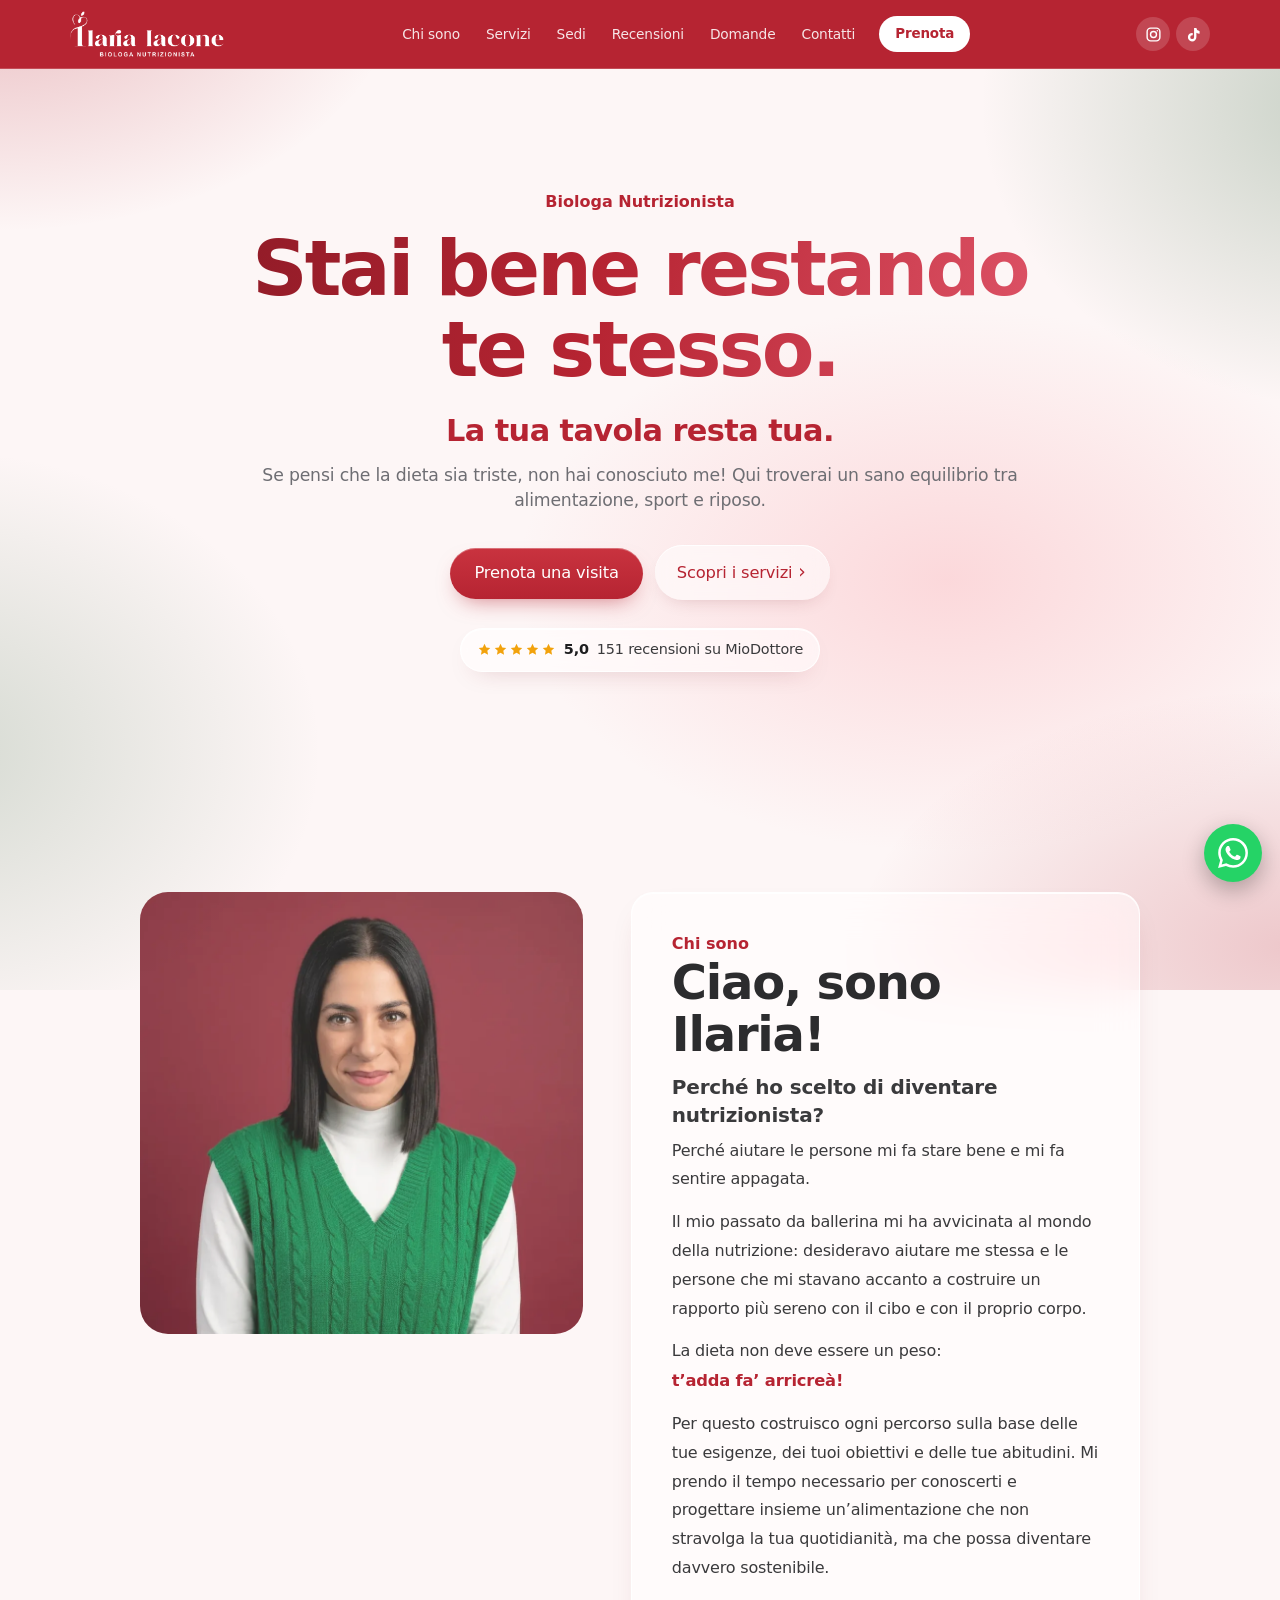
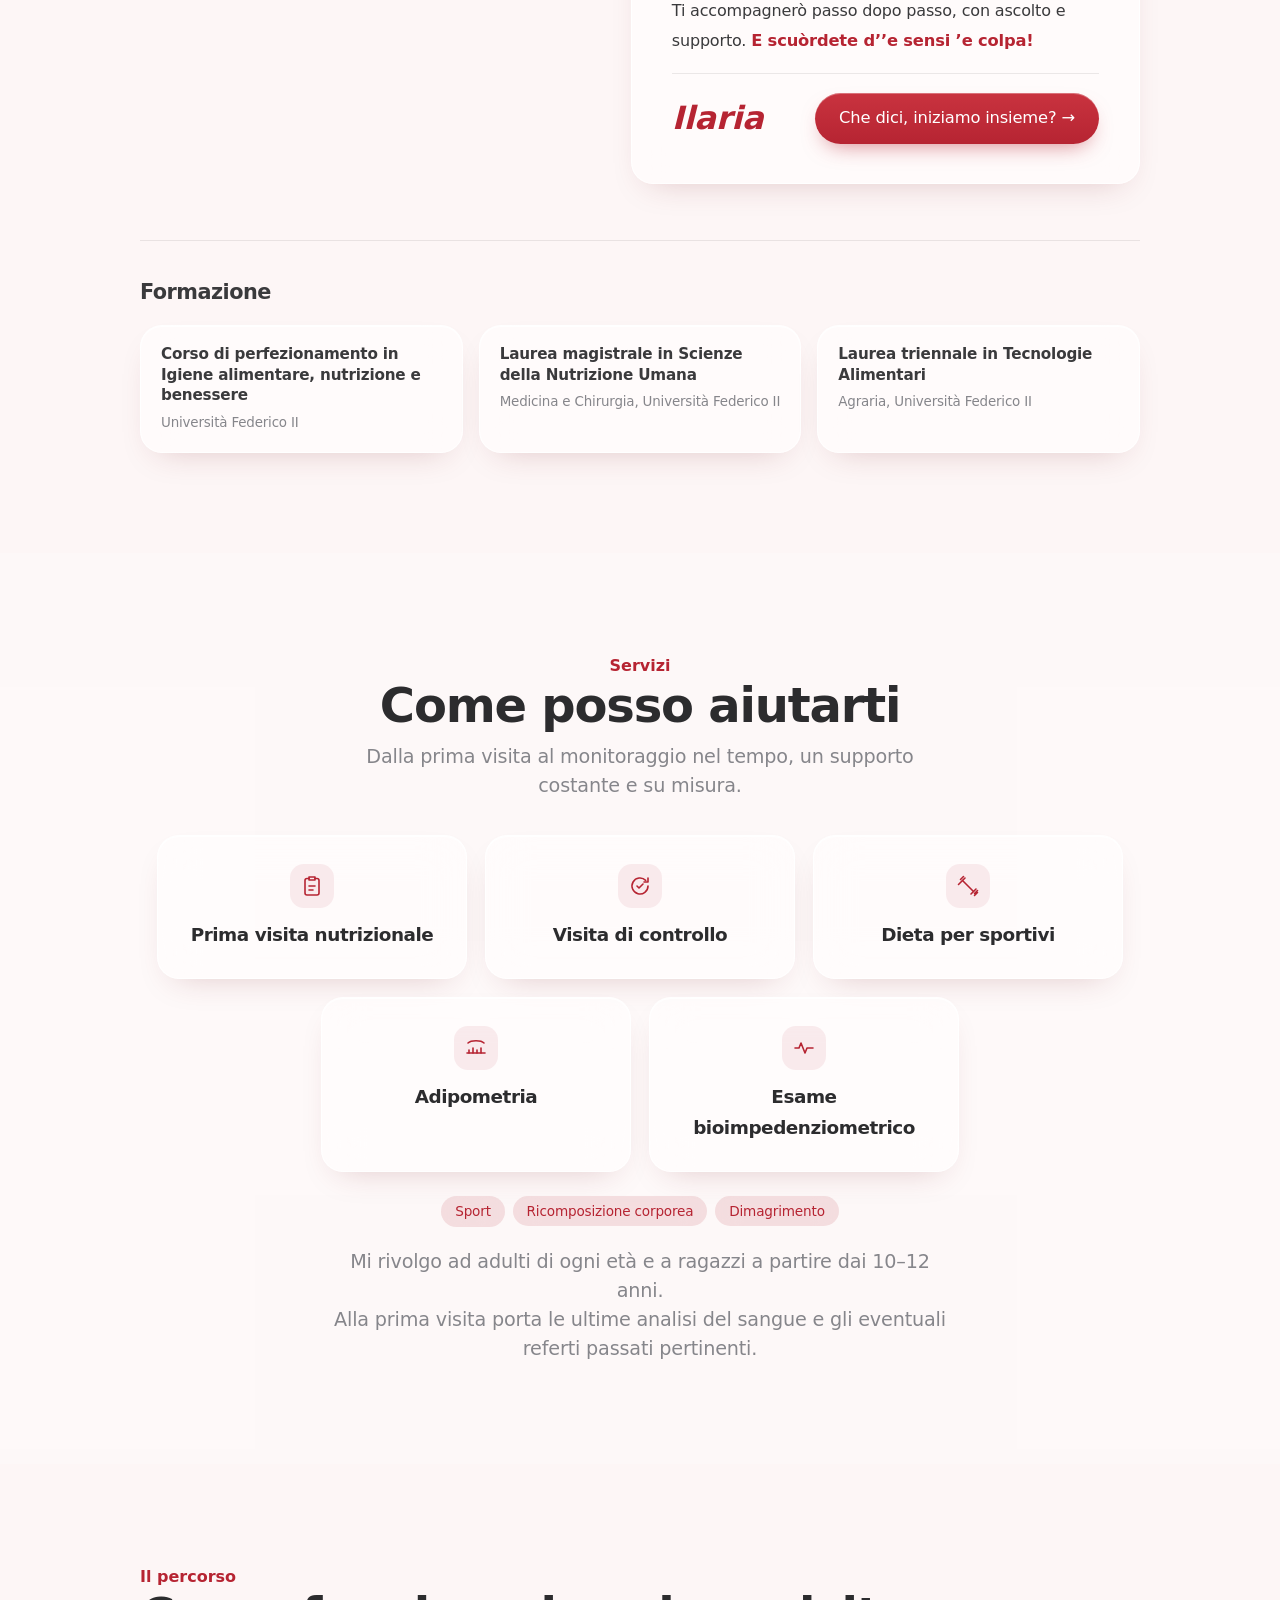
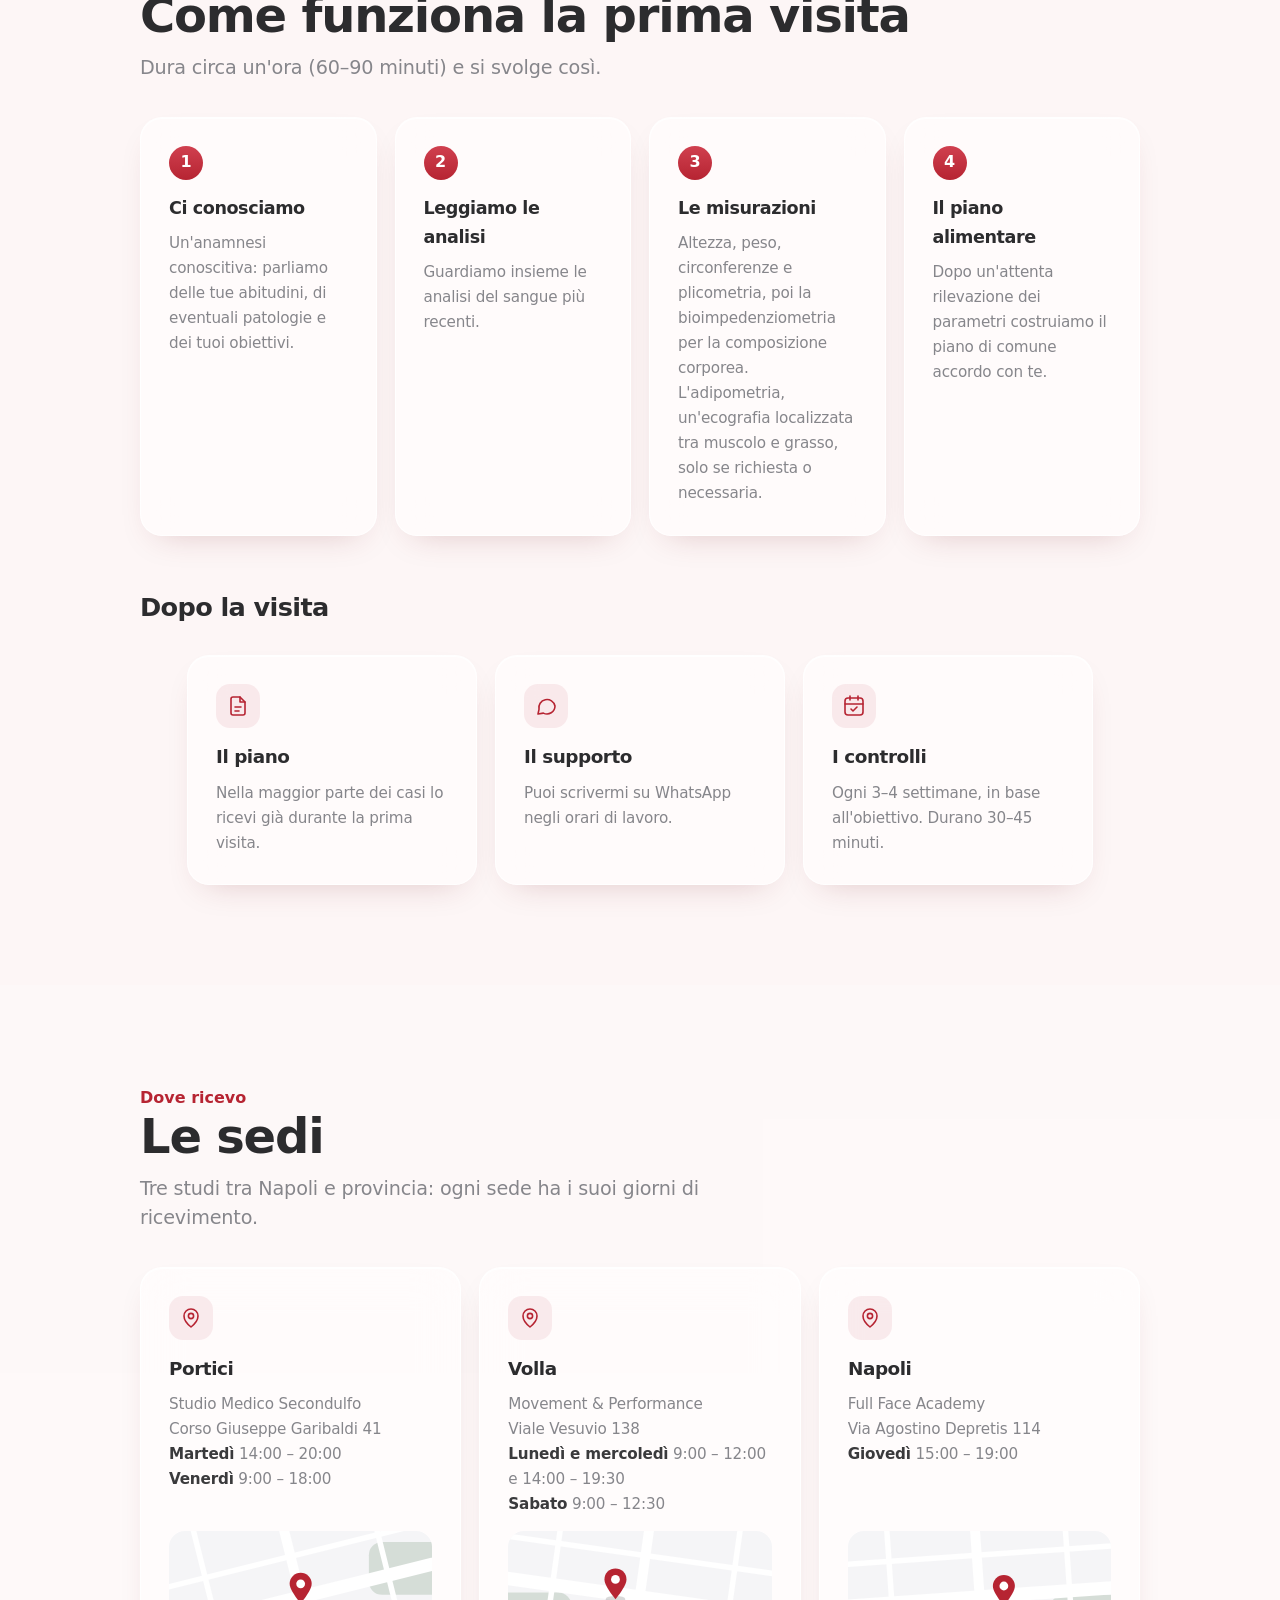
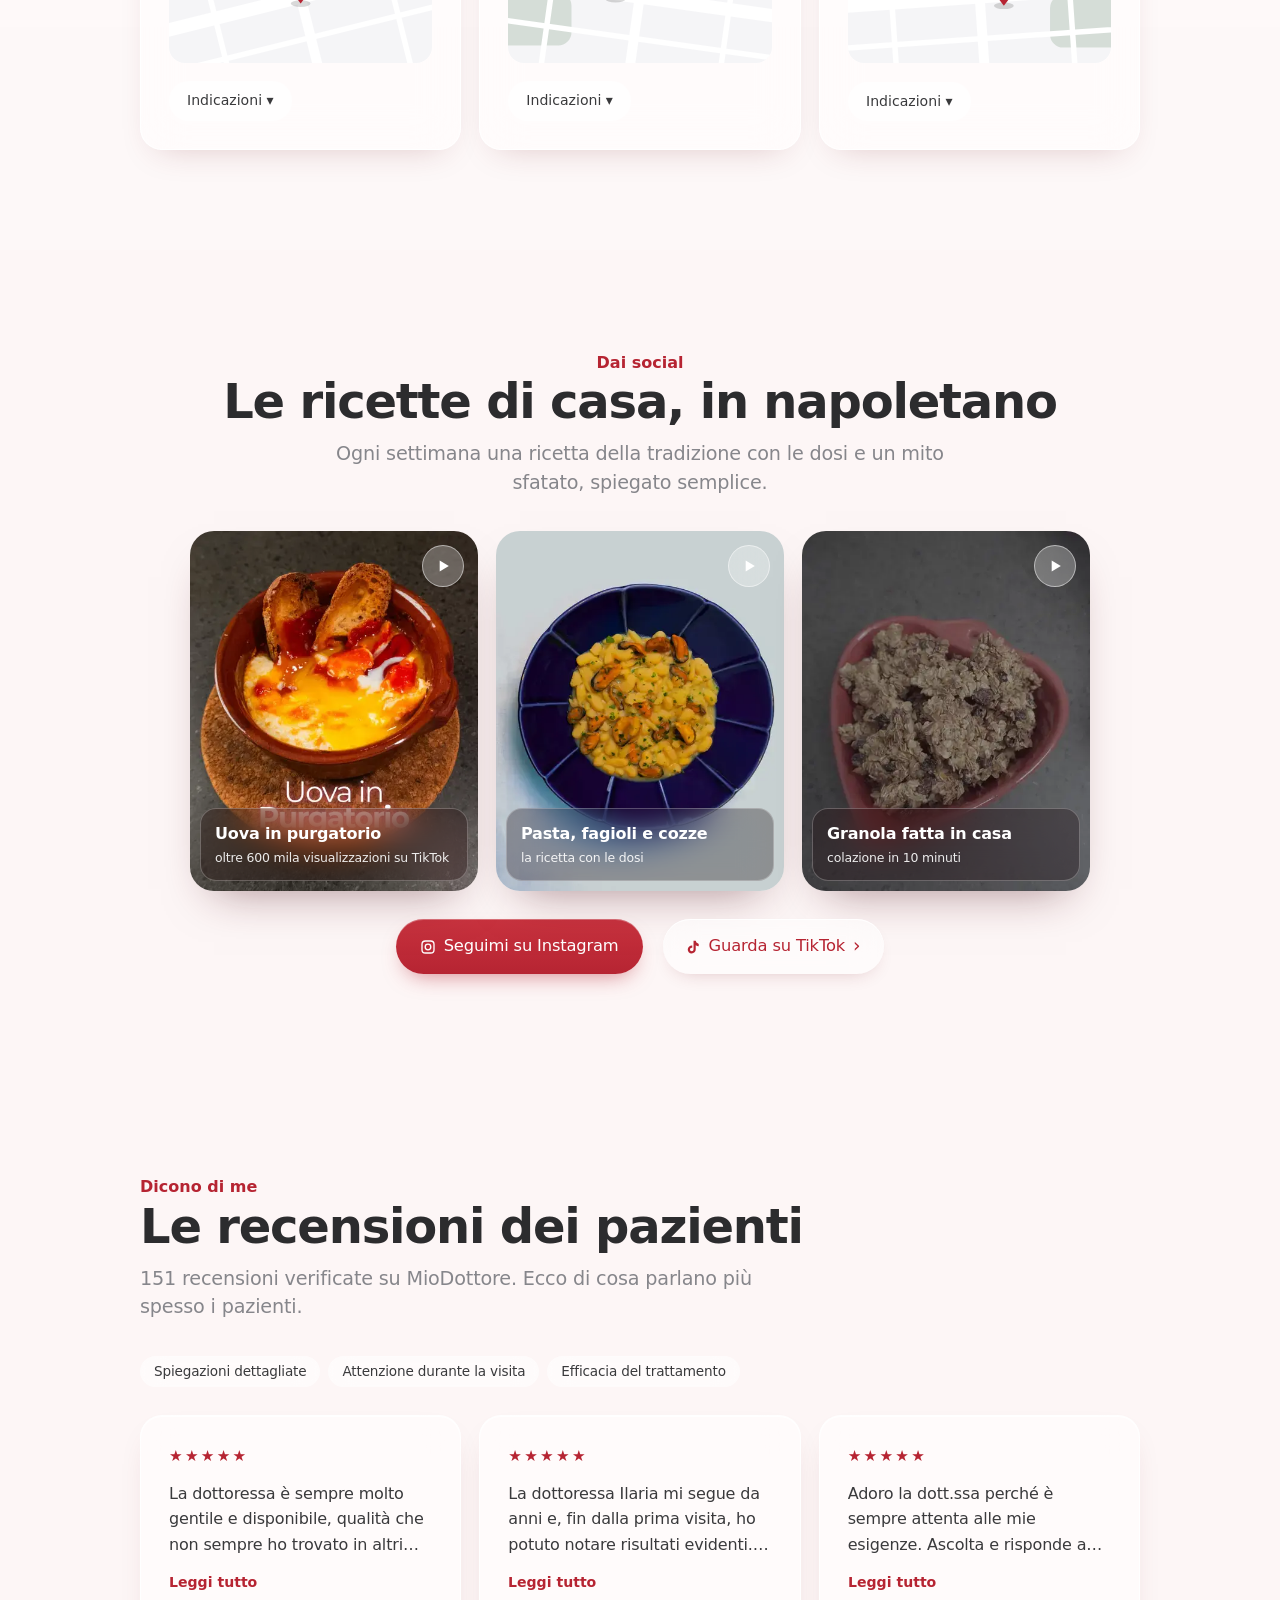
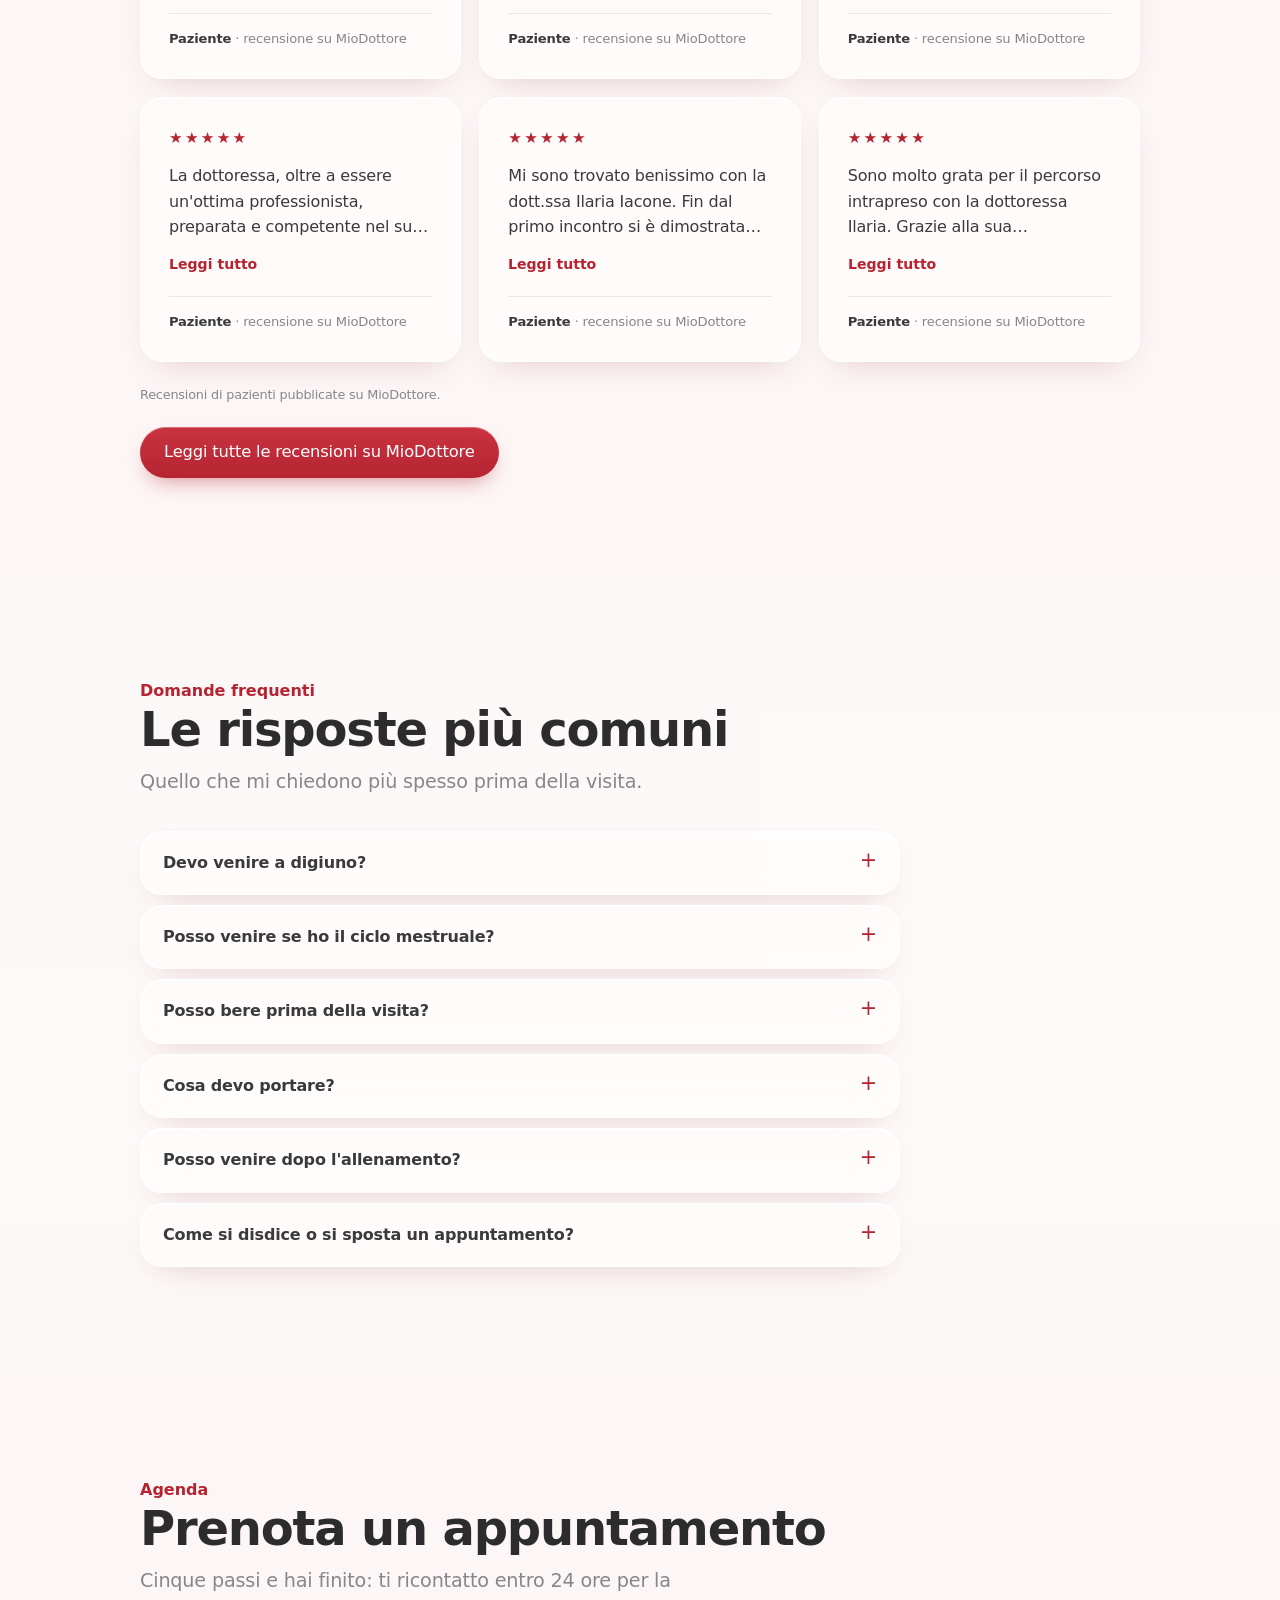
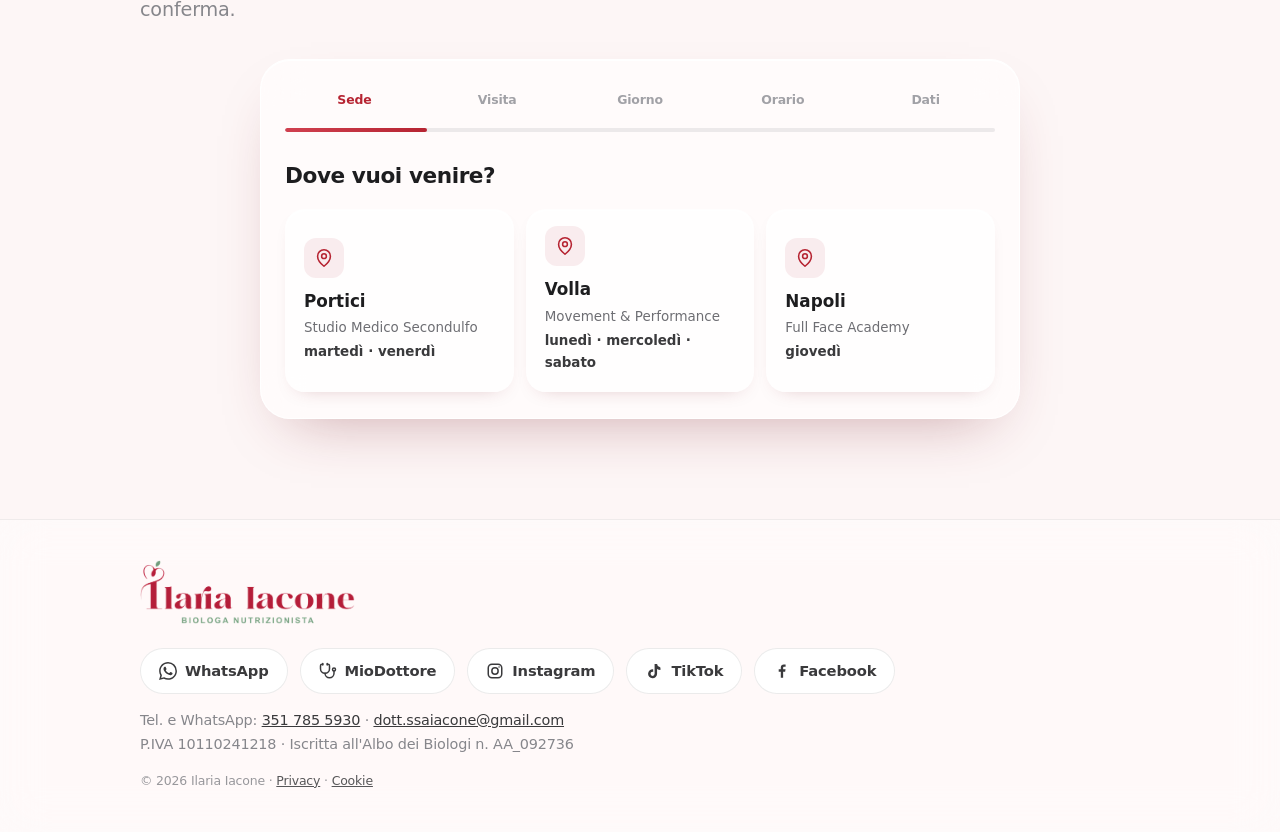
==== index.html @ d755ae52 "Anteprima mobile: barra fissa in alto (zona orario rossa su Safari) e foto di Chi sono che si ferma " ====
<!DOCTYPE html>
<html lang="it">
<head>
<meta charset="utf-8">
<meta name="viewport" content="width=device-width, initial-scale=1, viewport-fit=cover">
<title>Ilaria Iacone | Biologa Nutrizionista a Napoli e Portici</title>
<meta name="description" content="Ilaria Iacone, biologa nutrizionista a Portici, Volla e Napoli. Percorsi alimentari personalizzati: prenota online la tua visita.">
<meta name="theme-color" content="#B62432"><meta name="apple-mobile-web-app-capable" content="yes"><meta name="apple-mobile-web-app-status-bar-style" content="black-translucent">
<meta property="og:type" content="website">
<meta property="og:locale" content="it_IT">
<meta property="og:site_name" content="Ilaria Iacone · Biologa Nutrizionista">
<meta property="og:title" content="Ilaria Iacone | Biologa Nutrizionista a Napoli e Portici">
<meta property="og:description" content="Ilaria Iacone, biologa nutrizionista a Portici, Volla e Napoli. Percorsi alimentari personalizzati: prenota online la tua visita.">
<link rel="canonical" href="https://www.nutrizionistaiacone.it/">
<meta property="og:url" content="https://www.nutrizionistaiacone.it/">
<meta property="og:image" content="https://www.nutrizionistaiacone.it/og-image.png?v=2">
<meta property="og:image:width" content="1200">
<meta property="og:image:height" content="630">
<meta property="og:image:alt" content="Ilaria Iacone, biologa nutrizionista: stai bene restando te stesso. La tua tavola resta tua.">
<meta name="twitter:card" content="summary_large_image">
<meta name="twitter:title" content="Ilaria Iacone | Biologa Nutrizionista a Napoli e Portici">
<meta name="twitter:description" content="Ilaria Iacone, biologa nutrizionista a Portici, Volla e Napoli. Percorsi alimentari personalizzati: prenota online la tua visita.">
<meta name="twitter:image" content="https://www.nutrizionistaiacone.it/og-image.png?v=2">

<link rel="icon" type="image/svg+xml" href="[data-uri]">
<link rel="apple-touch-icon" href="[data-uri]">
<style>
:root{--red:#B62432;--green:#809E84;--blush:#FAEBEC;--bg:#fff;--text:#2b2326;--muted:#6b5f63;--card:#fff;--line:#eed9db;
box-sizing:border-box;padding-top:env(safe-area-inset-top,0px);padding-bottom:env(safe-area-inset-bottom,0px)}
html{scroll-behavior:smooth;scroll-padding-top:calc(env(safe-area-inset-top,0px) + 70px)}
*{box-sizing:border-box}
body{margin:0;background:var(--bg);color:var(--text);font:400 16px/1.65 Inter,system-ui,sans-serif}
h1,h2,h3,.brand{font-family:'Playfair Display',Georgia,serif;color:var(--red);margin:0}
a{color:inherit}
.wrap{max-width:1040px;margin:0 auto;padding:0 20px}
header{position:sticky;top:env(safe-area-inset-top,0px);z-index:5;background:color-mix(in srgb,var(--bg) 92%,transparent);backdrop-filter:blur(8px);border-bottom:1px solid var(--line)}
header .wrap{display:flex;align-items:center;justify-content:space-between;height:62px}
.brand{font-weight:900;font-size:1.3rem;text-decoration:none}
nav a{margin-left:18px;text-decoration:none;font-size:.92rem;color:var(--muted)}
nav a:hover{color:var(--red)}
.btn,.cta{display:inline-block;background:var(--red);color:#fff!important;padding:12px 24px;border-radius:999px;text-decoration:none;font-weight:600;border:0;cursor:pointer;font-size:1rem}
nav a.cta{padding:8px 18px;font-size:.88rem;color:#fff}
.burger{display:none;width:44px;height:44px;border:0;background:transparent;cursor:pointer;padding:0;border-radius:12px;position:relative}
.burger span,.burger span:before,.burger span:after{display:block;position:absolute;left:11px;width:22px;height:2px;border-radius:2px;background:var(--red);transition:transform .25s,opacity .2s;content:""}
.burger span{top:21px}.burger span:before{top:-7px;left:0}.burger span:after{top:7px;left:0}
.burger[aria-expanded="true"] span{background:transparent}
.burger[aria-expanded="true"] span:before{transform:translateY(7px) rotate(45deg)}
.burger[aria-expanded="true"] span:after{transform:translateY(-7px) rotate(-45deg)}
@media(max-width:700px){.burger{display:block}
nav{position:absolute;left:0;right:0;top:100%;background:var(--bg);border-bottom:1px solid var(--line);box-shadow:0 12px 24px rgba(0,0,0,.08);display:none;flex-direction:column;padding:8px 20px 18px}
nav.open{display:flex}
nav a{margin:0;padding:14px 4px;font-size:1.05rem;border-bottom:1px solid var(--line)}
nav a.cta{margin-top:14px;text-align:center;padding:13px 18px;font-size:1rem;border-bottom:0}}
.btn.ghost{background:transparent;color:var(--red)!important;border:1.5px solid var(--red);margin-left:10px}
.hero{background:var(--blush);padding:84px 0 92px;position:relative;overflow:hidden}
.hero:after{content:"";position:absolute;right:-90px;top:-60px;width:380px;height:380px;border-radius:60% 40% 55% 45%;background:var(--green);opacity:.14}
.tag{letter-spacing:.3em;font-size:.78rem;font-weight:600;color:var(--green);text-transform:uppercase}
.hero h1{font-size:clamp(2.2rem,6vw,3.8rem);line-height:1.1;margin:14px 0 18px;font-weight:900}
.hero p{max-width:540px;color:var(--muted);font-size:1.1rem;margin:0 0 28px}
section{padding:72px 0}
h2{font-size:clamp(1.7rem,4vw,2.3rem);margin-bottom:12px}
.lead{color:var(--muted);max-width:620px;margin:0 0 34px}
.grid{display:grid;gap:18px;grid-template-columns:repeat(auto-fit,minmax(220px,1fr))}
.card{background:var(--card);border:1px solid var(--line);border-radius:18px;padding:24px}
.card h3{font-size:1.15rem;margin-bottom:8px}
.card p{margin:0;color:var(--muted);font-size:.95rem}
.dot{width:12px;height:12px;border-radius:50%;background:var(--green);display:block;margin-bottom:14px}
.alt{background:var(--blush)}
.about{display:grid;gap:34px;grid-template-columns:1fr 1.4fr;align-items:center}
@media(max-width:700px){.about{grid-template-columns:1fr}}
.photo{aspect-ratio:4/5;border-radius:200px 200px 24px 24px;background:linear-gradient(160deg,var(--green),var(--red));opacity:.85;display:flex;align-items:flex-end;justify-content:center;color:#fff;font-size:.85rem;padding:18px;text-align:center}
.book{display:grid;gap:30px;grid-template-columns:1fr;max-width:680px}.slots:empty:before{content:"Scegli prima un giorno per vedere gli orari";color:var(--muted);font-size:.88rem}
@media(max-width:760px){.book{grid-template-columns:1fr}}
.days{display:flex;gap:8px;overflow-x:auto;padding-bottom:8px}
.day,.slot{border:1.5px solid var(--line);background:var(--card);color:var(--text);border-radius:12px;padding:8px 12px;cursor:pointer;font:inherit;font-size:.88rem;flex:0 0 auto;text-align:center}
.day small{display:block;color:var(--muted);font-size:.72rem;text-transform:uppercase}
.day b{font-size:1.05rem}
.day.on,.slot.on{background:var(--red);border-color:var(--red);color:#fff}
.day.on small{color:#fff}
.slots{display:grid;grid-template-columns:repeat(auto-fill,minmax(78px,1fr));gap:8px;margin-top:6px}
label{display:block;font-size:.85rem;font-weight:600;margin:14px 0 5px}
input,select,textarea{width:100%;padding:11px 13px;border:1.5px solid var(--line);border-radius:12px;background:var(--bg);color:var(--text);font:inherit}
input:focus,textarea:focus,.day:focus,.slot:focus{outline:2px solid var(--green);outline-offset:1px}
.chk{display:flex;gap:10px;font-weight:400;font-size:.82rem;color:var(--muted);align-items:flex-start}
.chk input{width:auto;margin-top:4px}
.msg{margin-top:14px;padding:14px 16px;border-radius:12px;font-size:.92rem;display:none}
.msg.ok{display:block;background:color-mix(in srgb,var(--green) 22%,transparent)}
.msg.err{display:block;background:color-mix(in srgb,var(--red) 16%,transparent)}
.note{font-size:.82rem;color:var(--muted);margin-top:10px}
footer{background:var(--red);color:#fff;padding:40px 0;font-size:.92rem}
footer .brand{color:#fff;font-size:1.4rem}
footer a{color:#fff}
.chips{display:flex;flex-wrap:wrap;gap:8px;margin-top:24px}.chip{border:1px solid var(--green);color:var(--green);border-radius:999px;padding:4px 14px;font-size:.85rem}.price{display:block;margin-top:12px;font-family:"Playfair Display",Georgia,serif;font-weight:700;color:var(--red);font-size:1.15rem}.brand img{height:48px;width:auto;display:block}.heroicon{position:absolute;right:9%;top:50%;transform:translateY(-50%);height:290px;opacity:.95}.hero .wrap{position:relative;z-index:1}
/* hero: su finestre medie il logo grande non deve finire sotto il titolo */
.heroicon{height:clamp(190px,24vw,290px)}
.hero .wrap>h1{max-width:min(100%,calc(91vw - clamp(190px,24vw,290px)*.5263 - max(0px,(100vw - 1040px)/2) - 52px))}
.hero .wrap>p{max-width:min(540px,100%,calc(91vw - clamp(190px,24vw,290px)*.5263 - max(0px,(100vw - 1040px)/2) - 52px))}
@media(max-width:760px){.hero .wrap>h1,.hero .wrap>p{max-width:none}}
@media(min-width:761px) and (max-width:1360px){.hero h1{font-size:clamp(2.2rem,4.4vw,3.8rem)}}@media(max-width:760px){.heroicon{display:none}}.flogo{height:64px;width:auto;display:block}.plist{list-style:none;margin:0;padding:0;max-width:620px;background:var(--card);border:1px solid var(--line);border-radius:18px}.plist li{display:flex;justify-content:space-between;gap:16px;align-items:baseline;padding:16px 22px;border-bottom:1px solid var(--line)}.plist li:last-child{border-bottom:0}.plist b{font-family:"Playfair Display",Georgia,serif;color:var(--red);font-size:1.1rem;white-space:nowrap}.photo{overflow:hidden;padding:0;background:var(--blush)}.photo img{width:100%;height:100%;object-fit:cover;object-position:50% 22%;display:block}.cal{background:var(--card);border:1px solid var(--line);border-radius:22px;padding:18px;margin-top:10px;box-shadow:0 6px 22px rgba(182,36,50,.07)}.calh{display:flex;justify-content:space-between;align-items:center;margin-bottom:12px}.calh span{font-family:'Playfair Display',Georgia,serif;font-weight:700;font-size:1.2rem;color:var(--red);text-transform:capitalize}.calh button{width:38px;height:38px;border-radius:50%;border:1.5px solid var(--line);background:var(--bg);color:var(--red);font-size:1.3rem;line-height:1;cursor:pointer}.calh button:disabled{opacity:.3;cursor:default}.cw,.cg{display:grid;grid-template-columns:repeat(7,1fr);gap:5px}.cw span{text-align:center;font-size:.7rem;text-transform:uppercase;letter-spacing:.08em;color:var(--green);font-weight:600;padding-bottom:6px}.cg button{aspect-ratio:1;border:0;border-radius:50%;background:transparent;color:var(--text);font:500 .95rem Inter,sans-serif;cursor:pointer;display:flex;align-items:center;justify-content:center}.cg button:disabled{color:var(--muted);opacity:.35;cursor:default}.cg button.av{background:color-mix(in srgb,var(--green) 20%,transparent);font-weight:600}.cg button.av:hover{background:var(--blush)}.cg button.today{box-shadow:inset 0 0 0 1.5px var(--green)}.cg button.on{background:var(--red);color:#fff}.slot{border-radius:999px}.calhint{text-align:center;margin:4px 0 12px;font-size:.9rem;color:var(--red)}.calhint button{background:none;border:0;padding:0;font:inherit;color:inherit;text-decoration:underline;cursor:pointer}.book.booked>div:first-child{display:none}.book.booked .msg.ok{margin-top:0;padding:30px 24px;text-align:center;font-size:1.05rem;line-height:1.6}.book.booked{max-width:560px}
.sum{margin-top:16px;padding:12px 16px;border-radius:14px;background:var(--blush);font-size:.92rem;display:none}.sum b{color:var(--red)}.thead{font-size:.92rem;color:var(--muted);margin-bottom:12px}.thead b{color:var(--red)}.slot:disabled{opacity:.4;cursor:default}#tcard .slots{margin-top:0}.fcard{margin-top:10px}.fgrid{display:grid;grid-template-columns:1fr 1fr;gap:16px}.f.full{grid-column:1/-1}.f label{margin:0 0 6px;font-size:.8rem;letter-spacing:.02em;color:var(--muted)}.f input,.f select,.f textarea{padding:12px 14px;border-radius:14px;background:var(--bg)}.f input:focus,.f select:focus,.f textarea:focus{outline:0;border-color:var(--green);box-shadow:0 0 0 4px color-mix(in srgb,var(--green) 22%,transparent)}select{appearance:none;-webkit-appearance:none;background-image:url("data:image/svg+xml,%3Csvg xmlns='http://www.w3.org/2000/svg' width='12' height='8'%3E%3Cpath d='M1 1l5 5 5-5' fill='none' stroke='%23809E84' stroke-width='2' stroke-linecap='round'/%3E%3C/svg%3E");background-repeat:no-repeat;background-position:right 14px center;padding-right:38px!important}.fcard .chk{margin:18px 0 16px}.fcard .btn{width:100%;padding:14px 24px}.fcard .note{text-align:center;margin:12px 0 0}@media(max-width:560px){.fgrid{grid-template-columns:1fr}}#servizi{text-align:center}#servizi .lead{margin-left:auto;margin-right:auto}#servizi .grid{display:flex;flex-wrap:wrap;justify-content:center}#servizi .card{flex:0 1 310px}#servizi .dot{margin:0 auto 14px}#servizi .chips{justify-content:center}.soc{display:flex;gap:12px;flex-wrap:wrap;margin:24px 0 8px}.soc a{display:inline-flex;align-items:center;gap:8px;padding:10px 18px;border-radius:999px;border:1.5px solid #fff;text-decoration:none;font-weight:600;font-size:.92rem}.soc a:hover{background:#fff;color:var(--red)}.minimap{display:block;margin:14px 0 4px;border-radius:12px;overflow:hidden;border:1px solid var(--line);line-height:0}.minimap svg{display:block;width:100%;height:84px}.minimap:hover{border-color:var(--green)}.hint{display:block;margin-top:6px;font-size:.78rem;color:var(--muted)}.chk a{color:var(--red)}.sm a{text-decoration:underline}dialog#legal{border:0;border-radius:20px;padding:0;max-width:680px;width:calc(100% - 32px);max-height:85vh;background:var(--card);color:var(--text);box-shadow:0 20px 60px rgba(0,0,0,.35)}dialog#legal::backdrop{background:rgba(43,35,38,.55)}#legal .lbody{padding:30px 28px 26px;overflow:auto;max-height:85vh}#legal .lclose{position:absolute;top:10px;right:12px;width:36px;height:36px;border-radius:50%;border:0;background:var(--blush);color:var(--red);font-size:1.3rem;cursor:pointer;line-height:1}#legal h2{font-size:1.5rem;margin-bottom:12px;padding-right:36px}#legal h3{font:600 1rem Inter,system-ui,sans-serif;color:var(--text);margin:18px 0 4px}#legal p,#legal li{font-size:.92rem;color:var(--muted);margin:0 0 8px}#legal ul{padding-left:20px;margin:0 0 8px}.contacts{font-size:.9rem;margin:14px 0 0;line-height:1.7}.hrs{font-size:.88rem;color:var(--muted);margin:8px 0 0}.hrs b{color:var(--text)}.quote{font-family:"Playfair Display",Georgia,serif;font-size:1.35rem;font-weight:700;color:var(--red);margin:6px 0 10px}.eh{font-size:1.05rem;margin:18px 0 6px}.edu{margin:0;padding-left:20px;color:var(--muted);font-size:.93rem}.edu li{margin-bottom:10px;line-height:1.5}.edu b{color:var(--text)}.chip.on{background:var(--green);color:#fff;border-color:var(--green)}.steps{display:grid;gap:18px;grid-template-columns:repeat(auto-fit,minmax(220px,1fr))}.step{background:var(--card);border:1px solid var(--line);border-radius:18px;padding:24px}.step h3{font-size:1.1rem;margin-bottom:8px}.step p{margin:0;color:var(--muted);font-size:.95rem}.num{display:flex;align-items:center;justify-content:center;width:34px;height:34px;border-radius:50%;background:var(--red);color:#fff;font-weight:700;margin-bottom:14px}.h2s{font-size:1.6rem;margin:46px 0 34px}.faq{max-width:760px}.faq details{background:var(--card);border:1px solid var(--line);border-radius:14px;padding:14px 18px;margin-bottom:10px}.faq summary{cursor:pointer;font-weight:600;list-style:none;display:flex;justify-content:space-between;gap:12px}.faq summary::-webkit-details-marker{display:none}.faq summary:after{content:"+";color:var(--red);font-size:1.3rem;line-height:1}.faq details[open] summary:after{content:"–"}.faq details p{margin:10px 0 0;color:var(--muted);font-size:.95rem}.rev .rt{display:block;margin-bottom:8px;color:var(--red);font-family:"Playfair Display",Georgia,serif;font-size:1.05rem}#sedi .card .minimap{margin-top:auto;align-self:stretch}#sedi .card .mapsel{margin-top:0}#sedi .card .hrs{margin-bottom:14px}@media(max-width:700px){#sedi,#percorso{text-align:center}#sedi .lead,#percorso .lead{margin-left:auto;margin-right:auto}#sedi .card{align-items:center}#sedi .card .mapsel{align-self:center}#sedi .mapmenu{left:50%;transform:translateX(-50%)}#percorso .dot,#percorso .num{margin-left:auto;margin-right:auto}}.sedes{display:flex;gap:8px;flex-wrap:wrap;margin:10px 0 8px}.sedebtn{text-align:center;padding:10px 18px}.sedebtn b{display:block;font-size:.95rem}.sedebtn small{display:block;font-size:.72rem;opacity:.8;font-weight:400}.slot.on small{opacity:.95}.wafab{position:fixed;right:18px;bottom:calc(env(safe-area-inset-bottom,0px) + 18px);z-index:30;width:58px;height:58px;border-radius:50%;background:#25D366;color:#fff;display:flex;align-items:center;justify-content:center;box-shadow:0 8px 22px rgba(0,0,0,.28);transition:transform .15s}.wafab:hover{transform:scale(1.07)}#percorso .grid{display:flex;flex-wrap:wrap;justify-content:center}#percorso .grid .card{flex:0 1 290px}@media(max-width:700px){#percorso .grid .card{flex:1 1 100%;max-width:420px}}@media(min-width:701px){#sedi .card .hrs{min-height:3.4em}#sedi .card .minimap{margin-top:0}#sedi .card .mapsel{margin-top:auto}}#sedi .card{text-align:left;align-items:flex-start}#sedi .card .mapsel{align-self:flex-start}#sedi .card .mapmenu{left:0;transform:none}#sedi .card .minimap{align-self:stretch}.sm{font-size:.78rem;opacity:.85;margin-top:14px}
.mapsel{position:relative;display:inline-block;margin-top:14px}#sedi .grid .card{display:flex;flex-direction:column;align-items:flex-start}#sedi .grid .card .mapsel{margin-top:auto;padding-top:14px;align-self:flex-start}#sedi .grid .card .mapmenu{top:calc(100% + 8px)}.mapbtn{font:inherit;font-size:.88rem;font-weight:600;cursor:pointer;border:1px solid var(--green);color:var(--green);background:transparent;border-radius:999px;padding:8px 18px}.mapbtn:hover,.mapbtn[aria-expanded="true"]{background:var(--green);color:#fff}.mapmenu{position:absolute;left:0;top:calc(100% + 8px);z-index:4;min-width:170px;background:var(--card);border:1px solid var(--line);border-radius:14px;padding:6px;box-shadow:0 10px 28px rgba(0,0,0,.14);text-align:left}.mapmenu[hidden]{display:none}.mapmenu a{display:flex;align-items:center;min-height:44px;padding:0 14px;border-radius:10px;color:var(--text);text-decoration:none;font-size:.95rem;font-weight:600}.mapmenu a:hover,.mapmenu a:focus-visible{background:var(--blush);color:var(--red)}#recensioni{border-top:1px solid var(--line)}.revchips{margin:0 0 28px}.revgrid{align-items:start;display:grid;gap:18px;grid-template-columns:repeat(auto-fit,minmax(280px,1fr))}.rev{margin:0;background:var(--card);border:1px solid var(--line);border-radius:18px;padding:24px;display:flex;flex-direction:column}.rev .stars{color:var(--red);letter-spacing:.15em;font-size:.95rem;margin-bottom:12px}.rev blockquote{margin:0;color:var(--text);line-height:1.6;display:-webkit-box;-webkit-box-orient:vertical;-webkit-line-clamp:3;overflow:hidden;min-height:4.8em}.rev.open blockquote{display:block;overflow:visible}.rev .more{align-self:flex-start;background:none;border:0;padding:10px 0 0;min-height:38px;color:var(--red);font:600 .88rem Inter,system-ui,sans-serif;cursor:pointer}.rev figcaption strong{color:var(--text)}.rev figcaption{display:flex;justify-content:space-between;gap:12px;flex-wrap:wrap;margin-top:18px;padding-top:14px;border-top:1px solid var(--line);font-size:.82rem;color:var(--muted)}.revnote{font-size:.8rem;color:var(--muted);margin:22px 0 0}.revcta{margin:22px 0 0}.revcta .btn{width:auto;display:inline-block}
/* sedi: anteprime mappa tutte alla stessa altezza */
#sedi .grid .card .hrs{min-height:0;margin-bottom:14px}
#sedi .grid .card .minimap{margin-top:auto}
#sedi .grid .card .mapsel{margin-top:0;padding-top:14px}
/* servizi: passando sopra (o toccando su telefono) il riquadro si allarga e mostra descrizione e prezzo */
#servizi .card.svc{position:relative;align-items:center;text-align:center;transition:box-shadow .2s,border-radius .2s;outline:none}
#servizi .card.svc h3{margin:0}
.svcmore{position:absolute;left:-1px;right:-1px;top:calc(100% - 6px);z-index:7;padding:6px 24px 22px;background:var(--card);border:1px solid var(--line);border-top:0;border-radius:0 0 18px 18px;box-shadow:0 18px 30px rgba(0,0,0,.12);opacity:0;visibility:hidden;transform:translateY(-8px);transition:opacity .2s,transform .2s,visibility .2s}
.svcmore p{margin:0 0 10px;color:var(--muted);font-size:.95rem;line-height:1.55}
.svcmore .price{margin:0;font-family:"Playfair Display",Georgia,serif;color:var(--red);font-size:1.3rem;font-weight:700}
.svcmore small{display:block;margin-top:6px;color:var(--muted);font-size:.8rem;line-height:1.45}
#servizi .card.svc:hover,#servizi .card.svc:focus-visible,#servizi .card.svc.open{z-index:7;border-color:var(--line);border-bottom-color:transparent;border-radius:18px 18px 0 0;box-shadow:0 18px 30px rgba(0,0,0,.12)}
#servizi .card.svc:hover .svcmore,#servizi .card.svc:focus-visible .svcmore,#servizi .card.svc.open .svcmore{opacity:1;visibility:visible;transform:none}
@media(hover:none){#servizi .card.svc:hover:not(.open){border-bottom-color:var(--line);border-radius:18px;box-shadow:none}#servizi .card.svc:hover:not(.open) .svcmore{opacity:0;visibility:hidden}}

/* agenda a passi: è aperto solo il punto corrente, ogni scelta apre il successivo */
.book>div{min-width:0}
.step{background:var(--card);border:1px solid var(--line);border-radius:20px;margin-bottom:12px;scroll-margin-top:90px;box-shadow:0 6px 22px rgba(182,36,50,.06)}
.stephead{width:100%;display:flex;align-items:center;gap:12px;background:none;border:0;padding:16px 18px;font:inherit;color:var(--text);text-align:left;cursor:pointer;border-radius:20px}
.stephead:disabled{cursor:default;opacity:.5}
.stepn{flex:none;width:30px;height:30px;border-radius:50%;display:grid;place-items:center;background:var(--blush);color:var(--red);font-weight:700;font-size:.9rem}
.step.done .stepn{background:var(--green);color:#fff}
.step.cur .stepn{background:var(--red);color:#fff}
.stept{font-weight:700}
.stepv{margin-left:auto;color:var(--red);font-weight:600;font-size:.9rem;text-align:right}
.stepc{flex:none;display:grid;color:var(--muted);transition:transform .2s}
.step.cur .stepc{transform:rotate(180deg)}
.stepbody{padding:0 18px 18px}
.step:not(.cur) .stepbody{display:none}
.stepbody>.cal:first-child,.stepbody>.sedes:first-child{margin-top:0}
#calhint{display:none!important}
.book.booked .step{display:none}
#sum{margin:0 0 10px}
@media(max-width:560px){.stephead{padding:14px}.stepbody{padding:0 14px 14px}.stepv{font-size:.82rem}}

.fcard .note.sendwait{margin:10px 0 0;font-weight:600;color:var(--red)}

/* Chi sono: su computer la foto è alta quanto il testo, senza spazi vuoti */
@media(min-width:701px){
#chi-sono .about{grid-template-columns:1fr 1.15fr;align-items:stretch;gap:48px}
#chi-sono .about .photo{aspect-ratio:auto;height:100%;min-height:560px}
}
/* Chi sono: testo della stessa grandezza della Formazione, citazioni e invito più ordinati */
#chi-sono .about p{font-size:.93rem;line-height:1.65;margin:0 0 14px;max-width:none}
#chi-sono .about .askq{font-family:"Playfair Display",Georgia,serif;font-weight:700;font-size:1.2rem;color:var(--text);margin:4px 0 10px}
#chi-sono .about .quote{font-family:"Playfair Display",Georgia,serif;font-size:1.3rem;font-weight:700;color:var(--red);line-height:1.3;margin:-6px 0 18px}
#chi-sono .about .quote em{font-style:italic}
#chi-sono .about .startcta{margin:8px 0 6px}
#chi-sono .about .startcta a{display:inline-flex;align-items:center;gap:8px;color:var(--green);font-weight:700;font-size:1rem;text-decoration:none;border-bottom:2px solid currentColor;padding-bottom:2px}
#chi-sono .about .startcta a:hover{color:#6b8a70}
.about .askq a{color:var(--red);text-decoration:none;border-bottom:2px solid currentColor}

#chi-sono .atext{align-self:center}
#chi-sono .letter{background:var(--card);border-radius:28px;padding:38px 40px;box-shadow:0 24px 60px rgba(43,35,38,.12);border:1px solid var(--line)}
#chi-sono .letter p{font-size:1rem!important;line-height:1.8!important;color:var(--text);margin:0 0 14px!important}#chi-sono .letter .q{font-family:"Playfair Display",Georgia,serif;font-size:1.25rem!important;color:var(--red);margin-bottom:8px!important;line-height:1.4!important}
#chi-sono .letter em{font-family:"Playfair Display",Georgia,serif;font-style:italic;font-weight:700;color:var(--red);font-size:1.15rem;white-space:nowrap}
#chi-sono .sign{display:flex;align-items:center;justify-content:space-between;gap:16px;flex-wrap:wrap;margin-top:18px;padding-top:18px;border-top:1px dashed var(--line)}#chi-sono .sign span{font-family:"Playfair Display",Georgia,serif;font-style:italic;font-size:2rem;color:var(--red)}#chi-sono .sign .btn{width:auto}
@media(max-width:700px){#chi-sono .atext{margin:0}#chi-sono .letter{padding:26px 22px}#chi-sono .letter em{white-space:normal}}#chi-sono .edurow{grid-column:1/-1;margin-top:8px;padding-top:34px;border-top:1px solid var(--line)}#chi-sono .edurow h3{font-family:"Playfair Display",Georgia,serif;font-size:1.3rem;margin:0 0 16px;color:var(--text)}
#chi-sono .educ{display:grid;grid-template-columns:repeat(3,1fr);gap:16px}#chi-sono .educ>div{background:var(--card);border:1px solid var(--line);border-radius:18px;padding:18px 20px}
#chi-sono .educ .ey{display:block;font:700 .8rem Inter,sans-serif;color:var(--green);letter-spacing:.1em;margin-bottom:8px}#chi-sono .educ b{display:block;font-size:.95rem;line-height:1.35;color:var(--text)}#chi-sono .educ small{display:block;color:var(--muted);font-size:.84rem;margin-top:6px}
@media(max-width:700px){#chi-sono .educ{grid-template-columns:1fr}}
#chi-sono .about .photo{min-height:0}
/* sito moderno: San Francisco, barra rossa che si compatta, liquid glass, niente forme */
:root{--red:#B62432;--sys:-apple-system,BlinkMacSystemFont,"SF Pro Display","SF Pro Text","Helvetica Neue",Inter,system-ui,sans-serif;--ink:#1d1d1f;--sub:#6e6e73;--gray:#f5f5f7;--fill:rgba(118,118,128,.12);--hair:rgba(0,0,0,.08);--text:#1d1d1f;--muted:#6e6e73;--line:rgba(0,0,0,.08);--blush:#f5f5f7;--card:#fff;--bg:#fff;--glass:rgba(255,255,255,.62);--gbd:rgba(255,255,255,.75);--blur:saturate(180%) blur(22px)}
body{font-family:var(--sys);letter-spacing:-.011em;-webkit-font-smoothing:antialiased;color:var(--ink);background:#fff}
body *{font-family:var(--sys)!important}
h1,h2,h3{color:var(--ink);letter-spacing:-.025em}
h2{font-size:clamp(2rem,5vw,3rem);font-weight:700;line-height:1.08}
h3{font-weight:600}
.tag{letter-spacing:0;text-transform:none;font-size:1rem;font-weight:600;color:var(--red)}
.lead{font-size:1.2rem;line-height:1.5;color:var(--sub)}
section{padding:100px 0}
.alt{background:var(--gray)}
/* barra rossa che si compatta scorrendo */
header{background:#B62432;-webkit-backdrop-filter:var(--blur);backdrop-filter:var(--blur);border-bottom:.5px solid rgba(255,255,255,.18);transition:background .3s}
header .wrap{height:68px;transition:height .3s cubic-bezier(.2,.8,.2,1)}
header .brand img{height:46px;filter:brightness(0) invert(1);transition:height .3s cubic-bezier(.2,.8,.2,1)}
header.hsm{background:rgba(182,36,50,.88);box-shadow:0 10px 30px -18px rgba(0,0,0,.45)}
header.hsm .wrap{height:50px}header.hsm .brand img{height:32px}
nav a{color:#fff;font-size:.86rem;font-weight:500;opacity:.88}nav a:hover{color:#fff;opacity:1}
nav a.cta{background:#fff;color:var(--red)!important;opacity:1;padding:7px 16px;font-size:.84rem;font-weight:600}
nav a.cta:hover{background:rgba(255,255,255,.88)}
.hsoc{display:flex;gap:6px;margin-left:16px}
.hsoc a{width:34px;height:34px;border-radius:50%;display:grid;place-items:center;color:#fff;background:rgba(255,255,255,.16);transition:background .2s}
.hsoc a:hover{background:rgba(255,255,255,.3)}.hsoc svg{width:17px;height:17px}
.burger span,.burger span:before,.burger span:after{background:#fff}
.burger[aria-expanded="true"] span{background:transparent}
@media(max-width:700px){
 header .wrap{height:58px}header .brand img{height:38px}header.hsm .wrap{height:48px}header.hsm .brand img{height:30px}
 .hsoc{margin-left:auto;margin-right:6px}
 nav{background:rgba(182,36,50,.97);-webkit-backdrop-filter:var(--blur);backdrop-filter:var(--blur);border-bottom:0;border-radius:0 0 24px 24px;box-shadow:0 24px 40px -20px rgba(0,0,0,.4)}
 nav a{color:#fff;border-bottom:.5px solid rgba(255,255,255,.2);opacity:1}
 nav a.cta{border-bottom:0}}
/* pulsanti */
.btn,.cta{font-weight:500;padding:12px 24px;font-size:1.02rem;letter-spacing:-.01em;background:var(--red);transition:background .2s}
.btn:hover{background:#9e1f2b}
.btn.ghost{border:0;background:transparent;color:var(--red)!important;padding-left:14px}.btn.ghost:after{content:" ›";font-size:1.15em}.btn.ghost:hover{background:transparent;text-decoration:underline}
/* hero pulito, centrato, con il vetro sullo sfondo */
.hero{background:#fff;padding:120px 0 120px;text-align:center;isolation:isolate}
.hero:after,.heroicon{display:none}
.hero:before{content:"";position:absolute;inset:0;z-index:-1;background:radial-gradient(50% 60% at 50% 0%,rgba(182,36,50,.10),transparent 70%),radial-gradient(40% 50% at 85% 100%,rgba(182,36,50,.07),transparent 70%)}
.hero .wrap>h1,.hero .wrap>p{max-width:860px!important;margin-left:auto;margin-right:auto}
.hero h1{font-size:clamp(2.5rem,6vw,4.4rem);font-weight:700;letter-spacing:-.035em;line-height:1.05;color:var(--ink)}
.hero h1 br{display:none}.hero h1,h2{text-wrap:balance}
.hero p{font-size:clamp(1.15rem,2vw,1.4rem);color:var(--sub);line-height:1.45;max-width:640px!important}
.hero .btn{margin:6px 6px 0}
/* riquadri in vetro, niente bordi né forme */
.dot{display:none}
.card,.step,.rev,.faq details,#chi-sono .educ>div,.plist,.cal,#chi-sono .letter{border:0;border-radius:22px;box-shadow:none}
.card,.rev,.step,#chi-sono .educ>div,.faq details{background:var(--gray)}
.alt .card,.alt .rev,.alt .step,.alt .faq details{background:#fff}
.card,.rev,.step{padding:28px;transition:transform .3s cubic-bezier(.2,.8,.2,1),box-shadow .3s}
.card:hover,.rev:hover{transform:translateY(-3px);box-shadow:0 22px 40px -22px rgba(0,0,0,.2)}
.card p,.step p{color:var(--sub)}
.num{background:var(--red)}
.chip{border:0;background:var(--fill);color:var(--ink);font-weight:500}.chip.on{background:rgba(182,36,50,.1);color:var(--red)}
#servizi .card.svc:hover,#servizi .card.svc:focus-visible,#servizi .card.svc.open{transform:none;border-radius:22px 22px 0 0;box-shadow:0 24px 40px -18px rgba(0,0,0,.2)}
.svcmore{border:0;border-radius:0 0 22px 22px;background:#fff;box-shadow:0 24px 40px -18px rgba(0,0,0,.2)}
@media(hover:none){#servizi .card.svc:hover:not(.open){border-radius:22px}}
.price,.svcmore .price,.plist b{color:var(--red)}
/* chi sono: la lettera in vetro sopra la foto */
#chi-sono{background:linear-gradient(180deg,#fff,var(--gray))}
#chi-sono .letter{background:var(--glass);border:.5px solid var(--gbd);-webkit-backdrop-filter:var(--blur);backdrop-filter:var(--blur);box-shadow:0 30px 70px -35px rgba(0,0,0,.3)}
#chi-sono .letter .q{color:var(--ink);font-weight:600}
#chi-sono .letter em{font-style:normal;font-weight:600;color:var(--red);font-size:1.02rem}
#chi-sono .sign span{font-style:italic;font-weight:600;color:var(--red)}
#chi-sono .sign,#chi-sono .edurow{border-top:.5px solid var(--hair)}
#chi-sono .educ>div{background:#fff}
.photo{border-radius:28px}
/* sedi */
.minimap{border:0;border-radius:16px}
.mapbtn{border:0;background:var(--fill);color:var(--ink);font-weight:500}.mapbtn:hover,.mapbtn[aria-expanded="true"]{background:var(--red);color:#fff}
.mapmenu{border:.5px solid var(--hair);border-radius:16px;background:rgba(255,255,255,.85);-webkit-backdrop-filter:var(--blur);backdrop-filter:var(--blur)}
.mapmenu a:hover{background:var(--fill);color:var(--red)}
.hrs b{color:var(--ink)}
/* recensioni e domande */
#recensioni{border-top:0}
.rev .stars{color:var(--red)}
.rev figcaption{border-top:.5px solid var(--hair)}
.faq details{padding:18px 22px}.faq summary:after{color:var(--red);font-weight:300}
/* prenotazione */
input,select,textarea,.f input,.f select,.f textarea{border:0;background:var(--fill);border-radius:12px}
input:focus,textarea:focus,.f input:focus,.f select:focus,.f textarea:focus{outline:0;background:#fff;box-shadow:0 0 0 3px rgba(182,36,50,.2)}
.stepn{background:var(--fill);color:var(--ink)}.step.cur .stepn{background:var(--red);color:#fff}
.day,.slot{border:0;background:var(--fill)}.day.on,.slot.on{background:var(--red)}
.calh button{border:0;background:var(--fill);color:var(--ink)}
.cw span{color:var(--sub)}.cg button.av{background:rgba(182,36,50,.1)}.cg button.today{box-shadow:inset 0 0 0 1.5px var(--red)}
.sum{background:var(--gray)}
/* piè di pagina */
.soc a{border:0;background:rgba(255,255,255,.16)}.soc a:hover{background:#fff;color:var(--red)}
dialog#legal{border-radius:22px}#legal .lclose{background:var(--fill);color:var(--ink)}
nav a,.hsoc a{text-decoration:none!important}

#chi-sono .about .photo,.photo{aspect-ratio:1/1!important;height:auto!important;min-height:0!important;align-self:start;background:#8f1d2a}
.photowrap{align-self:stretch;min-width:0}
@media(min-width:701px){.photowrap .photo{position:sticky;top:90px}}
@media(max-width:700px){.photowrap{position:sticky;top:64px;z-index:0}#chi-sono .atext,#chi-sono .edurow{position:relative;z-index:1}#chi-sono .edurow{background:#fff;margin:24px -20px 0;padding:34px 20px 0}#chi-sono .letter{background:rgba(255,255,255,.7)}}
.photo img{object-fit:contain!important;object-position:center!important}

/* colori più chiari */
:root{--ink:#3a3a3c;--text:#3a3a3c;--sub:#86868b;--muted:#86868b;--gray:#fafafa}
h1,h2,h3{color:#2c2c2e}
.hero h1{color:#2c2c2e}
header,header.hsm{background:#B62432!important}
@media(max-width:700px){nav{background:#B62432!important}}
.hero:before{background:radial-gradient(50% 60% at 50% 0%,rgba(182,36,50,.07),transparent 70%)}
.alt{background:#fafafa}.card,.rev,.step,#chi-sono .educ>div,.faq details{background:#fafafa}
#chi-sono{background:#fff}
#chi-sono .about .photo,.photo{background:transparent!important}
footer{background:#fafafa!important;color:#86868b;border-top:.5px solid rgba(0,0,0,.06)}
footer a{color:#3a3a3c}footer .flogo{filter:none}
footer .soc a{background:#fff;color:#3a3a3c;border:.5px solid rgba(0,0,0,.08)}footer .soc a:hover{background:#B62432;color:#fff}

/* colore e liquid glass su tutta la pagina */
body{background:#fdf6f6}
body:before{content:"";position:fixed;inset:-10%;z-index:-1;pointer-events:none;background:
radial-gradient(38% 34% at 8% 6%,rgba(182,36,50,.28),transparent 70%),
radial-gradient(34% 40% at 96% 18%,rgba(128,158,132,.42),transparent 70%),
radial-gradient(40% 36% at 70% 62%,rgba(250,180,186,.45),transparent 70%),
radial-gradient(36% 40% at 4% 78%,rgba(128,158,132,.32),transparent 70%),
radial-gradient(40% 34% at 92% 96%,rgba(182,36,50,.22),transparent 70%),#fdf6f6}
main,section,.hero,#chi-sono,.alt{background:transparent!important}
.hero:before{display:none}
.alt{background:rgba(255,255,255,.28)!important}
.hero h1{background:linear-gradient(100deg,#8f1b27 0%,#B62432 45%,#e0566a 100%);-webkit-background-clip:text;background-clip:text;color:transparent!important}
.card,.rev,.step,.faq details,#chi-sono .educ>div,#chi-sono .letter,.cal,.plist,.alt .card,.alt .rev,.alt .step,.alt .faq details{background:rgba(255,255,255,.55)!important;border:.5px solid rgba(255,255,255,.8)!important;-webkit-backdrop-filter:saturate(180%) blur(22px);backdrop-filter:saturate(180%) blur(22px);box-shadow:0 1px 0 rgba(255,255,255,.9) inset,0 14px 34px -18px rgba(120,30,40,.25)}
.svcmore{background:rgba(255,255,255,.88)!important;-webkit-backdrop-filter:saturate(180%) blur(22px);backdrop-filter:saturate(180%) blur(22px)}
#chi-sono .edurow{background:transparent!important}
@media(max-width:700px){#chi-sono .edurow{background:rgba(253,246,246,.92)!important;-webkit-backdrop-filter:blur(20px);backdrop-filter:blur(20px)}}
.num{background:linear-gradient(180deg,#d0404f,#B62432)}
.btn{background:linear-gradient(180deg,#c9333f,#B62432);box-shadow:inset 0 1px 0 rgba(255,255,255,.3),0 10px 22px -10px rgba(182,36,50,.6)}
.chip{background:rgba(255,255,255,.6);-webkit-backdrop-filter:blur(12px);backdrop-filter:blur(12px)}.chip.on{background:rgba(182,36,50,.12)}
input,select,textarea,.f input,.f select,.f textarea,.day,.slot,.mapbtn,.calh button{background:rgba(255,255,255,.6)}
.btn.ghost{background:rgba(255,255,255,.55)!important;-webkit-backdrop-filter:blur(16px);backdrop-filter:blur(16px);box-shadow:0 1px 0 rgba(255,255,255,.9) inset,0 8px 20px -12px rgba(120,30,40,.3);padding-left:22px}
footer{background:rgba(255,255,255,.45)!important;-webkit-backdrop-filter:saturate(180%) blur(22px);backdrop-filter:saturate(180%) blur(22px)}

/* barra desktop: logo a sinistra, menu al centro, social a destra; scorrendo diventa una capsula che galleggia */
@media(min-width:701px){
 header{top:0;margin:0 auto;width:100%;border-radius:0;transition:width .35s cubic-bezier(.2,.8,.2,1),top .35s cubic-bezier(.2,.8,.2,1),border-radius .35s,box-shadow .35s}
 header .wrap{max-width:1180px;gap:18px}
 header nav{margin:0 auto;display:flex;align-items:center;gap:2px}
 header nav a{margin:0;padding:7px 12px;border-radius:999px;transition:background .2s}
 header nav a:not(.cta):hover{background:rgba(255,255,255,.16)}
 header nav a.cta{margin-left:10px}
 .hsoc{margin-left:0}
 header.hsm{top:12px;width:min(1080px,calc(100% - 40px));border-radius:999px;border-bottom:0;box-shadow:0 18px 40px -16px rgba(120,20,30,.55),inset 0 1px 0 rgba(255,255,255,.18)}
 header.hsm .wrap{padding:0 10px 0 22px}}

/* iPhone: la barra rossa sale fin sotto l'orario */
:root{padding-top:0!important}
header{top:0!important;padding-top:env(safe-area-inset-top,0px)}
@media(min-width:701px){header.hsm{top:12px!important;padding-top:0}}
body{min-height:100vh}
@media(max-width:700px){.hero{padding:48px 0 64px!important}}
/* chi sono: su desktop resta la griglia di prima */
@media(min-width:701px){.chimain{display:contents}}
@media(max-width:700px){.chimain{display:block}.chimain .atext{margin-top:22px}}
/* iPhone (Safari 26 colora la zona dell'orario con la barra fissa in alto) */
@media(max-width:700px){header{position:fixed!important;left:0;right:0;top:0!important}body{padding-top:calc(58px + env(safe-area-inset-top,0px))}}

/* hero con claim, recensioni e posti liberi */
.hero h1{font-size:clamp(2.6rem,6.4vw,4.8rem)}
.claim2{font-size:clamp(1.35rem,2.6vw,1.9rem)!important;font-weight:600;color:#B62432!important;margin:6px auto 10px!important;letter-spacing:-.02em}
.hsub{font-size:1.08rem!important;color:#6e6e73!important;max-width:620px!important;margin:0 auto 26px!important}
.hrev{display:inline-flex;align-items:center;gap:8px;margin:28px auto 0;padding:9px 16px;border-radius:999px;text-decoration:none;color:#3a3a3c;font-size:.9rem;background:rgba(255,255,255,.6);border:.5px solid rgba(255,255,255,.85);-webkit-backdrop-filter:saturate(180%) blur(18px);backdrop-filter:saturate(180%) blur(18px);box-shadow:0 1px 0 rgba(255,255,255,.9) inset,0 10px 26px -16px rgba(120,30,40,.35)}
.hrev .hst{display:inline-flex;color:#f2a20c;gap:1px}.hrev b{color:#1d1d1f}
.hero .wrap>.hrev{display:flex;width:max-content;max-width:100%}
.hslots{max-width:640px;margin:22px auto 0;padding:16px 18px;border-radius:22px;background:rgba(255,255,255,.55);border:.5px solid rgba(255,255,255,.85);-webkit-backdrop-filter:saturate(180%) blur(22px);backdrop-filter:saturate(180%) blur(22px);box-shadow:0 1px 0 rgba(255,255,255,.9) inset,0 16px 36px -20px rgba(120,30,40,.35)}
.hsh{display:flex;align-items:center;justify-content:center;gap:8px;font-size:.82rem;font-weight:600;color:#6e6e73;margin-bottom:10px}
.live{width:8px;height:8px;border-radius:50%;background:#34c759;box-shadow:0 0 0 0 rgba(52,199,89,.6);animation:live 2s infinite}
@keyframes live{70%{box-shadow:0 0 0 8px rgba(52,199,89,0)}100%{box-shadow:0 0 0 0 rgba(52,199,89,0)}}
.hsl{display:grid;grid-template-columns:repeat(4,minmax(0,1fr));gap:8px}
.hsl button{border:0;border-radius:14px;padding:10px 6px;background:rgba(255,255,255,.75);cursor:pointer;color:#3a3a3c;line-height:1.25;transition:transform .2s,background .2s}
.hsl button:hover{transform:translateY(-2px);background:#fff}
.hsl b{display:block;font-size:1.05rem;color:#B62432}.hsl small{display:block;font-size:.74rem;color:#6e6e73}
@media(max-width:600px){.hsl{grid-template-columns:1fr 1fr}}
/* icone sottili */
.ico{display:inline-grid;place-items:center;width:44px;height:44px;border-radius:14px;color:#B62432;background:rgba(182,36,50,.08);margin-bottom:14px}
.ico svg{width:24px;height:24px}
#servizi .card .ico{margin:0 auto 12px}
/* dai social */
#social{text-align:center}#social .lead{margin-left:auto;margin-right:auto}
.reels{display:grid;grid-template-columns:repeat(3,minmax(0,1fr));gap:18px;max-width:900px;margin:0 auto}
.reel{position:relative;display:block;border-radius:24px;overflow:hidden;aspect-ratio:4/5;text-decoration:none;color:#fff;box-shadow:0 22px 44px -24px rgba(80,20,30,.5);transition:transform .3s cubic-bezier(.2,.8,.2,1)}
.reel:hover{transform:translateY(-4px)}
.reel img{width:100%;height:100%;object-fit:cover;display:block}
.rplay{position:absolute;top:14px;right:14px;width:42px;height:42px;border-radius:50%;display:grid;place-items:center;background:rgba(255,255,255,.28);-webkit-backdrop-filter:blur(14px);backdrop-filter:blur(14px);border:.5px solid rgba(255,255,255,.5)}
.rcap{position:absolute;left:10px;right:10px;bottom:10px;padding:12px 14px;border-radius:16px;text-align:left;background:rgba(30,10,14,.32);-webkit-backdrop-filter:saturate(180%) blur(16px);backdrop-filter:saturate(180%) blur(16px);border:.5px solid rgba(255,255,255,.25)}
.rcap b{display:block;font-size:1rem}.rcap small{display:block;font-size:.78rem;opacity:.9}
.socbtns{display:flex;gap:10px;justify-content:center;flex-wrap:wrap;margin-top:28px}
.socbtns .btn{display:inline-flex;align-items:center;gap:8px}
@media(max-width:700px){.reels{grid-template-columns:repeat(3,72%);overflow-x:auto;scroll-snap-type:x mandatory;margin:0 -20px;padding:0 20px 10px;scrollbar-width:none}.reels::-webkit-scrollbar{display:none}.reel{scroll-snap-align:center}}
/* prenota fisso su telefono */
.mprenota{display:none}
@media(max-width:700px){.mprenota{display:flex;align-items:center;justify-content:center;position:fixed;left:16px;right:90px;bottom:calc(env(safe-area-inset-bottom,0px) + 22px);z-index:30;height:50px;border-radius:999px;color:#fff;text-decoration:none;font-weight:600;font-size:1rem;background:linear-gradient(180deg,rgba(201,51,63,.92),rgba(182,36,50,.92));-webkit-backdrop-filter:saturate(180%) blur(16px);backdrop-filter:saturate(180%) blur(16px);box-shadow:inset 0 1px 0 rgba(255,255,255,.3),0 14px 30px -12px rgba(120,20,30,.6);transform:translateY(120px);opacity:0;transition:transform .35s cubic-bezier(.2,.8,.2,1),opacity .35s}.mprenota.on{transform:none;opacity:1}}

/* mappe vere (OpenStreetMap) */
.minimap{position:relative;display:block;height:132px;overflow:hidden}
.minimap>svg{height:132px!important}
.mapt .pin{height:40px!important;width:30px!important}
.mapt{position:absolute;inset:0;overflow:hidden;opacity:0;transition:opacity .4s}
.mapt.ok{opacity:1}
.mapt img{position:absolute;width:256px;height:256px;max-width:none;filter:saturate(.5) brightness(1.04)}
.mapt .pin{position:absolute;left:50%;top:50%;width:30px;height:40px;transform:translate(-50%,-100%);filter:drop-shadow(0 4px 6px rgba(0,0,0,.3))}
.mapt .osm{position:absolute;right:6px;bottom:4px;font-size:.62rem;color:#555;background:rgba(255,255,255,.75);padding:1px 6px;border-radius:6px}

#fiducia{padding:40px 0 90px}
.bkopt .bkgg{font-weight:700;color:#3a3a3c}
.trust{max-width:900px;margin:0 auto;text-align:center;padding:40px 28px;border-radius:30px;background:rgba(255,255,255,.55);border:.5px solid rgba(255,255,255,.85);-webkit-backdrop-filter:saturate(180%) blur(22px);backdrop-filter:saturate(180%) blur(22px);box-shadow:0 1px 0 rgba(255,255,255,.9) inset,0 24px 50px -26px rgba(120,30,40,.35)}
.tq{font-size:clamp(1.2rem,2.4vw,1.55rem);line-height:1.4;color:#3a3a3c;max-width:640px;margin:0 auto 26px;letter-spacing:-.015em}.tq b{color:#B62432}
.tl{display:grid;grid-template-columns:repeat(3,1fr);gap:14px;margin-bottom:26px}
.tl>div{display:flex;flex-direction:column;align-items:center;gap:2px;padding:14px 10px;border-radius:18px;background:rgba(255,255,255,.6)}
.tl b{color:#1d1d1f;font-size:1rem}.tl span{color:#6e6e73;font-size:.88rem}
.tl .tico{color:#B62432}
.tico{display:grid;place-items:center;width:40px;height:40px;border-radius:12px;background:rgba(182,36,50,.08);color:#B62432;margin-bottom:6px}.tico svg{width:22px;height:22px}
.tb{display:flex;gap:10px;justify-content:center;flex-wrap:wrap}
@media(max-width:600px){.tl{grid-template-columns:1fr}.tl>div{flex-direction:row;gap:10px;justify-content:flex-start;text-align:left}.tl .tico{margin:0}.tl b:after{content:" ·"}}
/* prenotazione a passi, animata */
.bk{max-width:760px;margin:0 auto;border-radius:30px;padding:22px 24px 26px;background:rgba(255,255,255,.58);border:.5px solid rgba(255,255,255,.85);-webkit-backdrop-filter:saturate(180%) blur(22px);backdrop-filter:saturate(180%) blur(22px);box-shadow:0 1px 0 rgba(255,255,255,.9) inset,0 26px 60px -30px rgba(120,30,40,.4)}
.bkhead{display:flex;align-items:center;gap:10px;min-height:36px}
.bkback[hidden]{display:none!important}
.bkback{flex:none;width:36px;height:36px;border-radius:50%;border:0;background:rgba(118,118,128,.12);color:#B62432;display:grid;place-items:center;cursor:pointer;animation:bkin .3s ease}
.bksteps{display:flex;gap:4px;list-style:none;margin:0;padding:0;flex:1;justify-content:space-between;counter-reset:s}
.bksteps li{flex:1;text-align:center;font-size:.78rem;font-weight:600;color:#a1a1a6;transition:color .3s}
.bksteps li.on{color:#B62432}.bksteps li.done{color:#3a3a3c}
.bkbar{height:4px;border-radius:4px;background:rgba(118,118,128,.14);margin:10px 0 14px;overflow:hidden}
.bkbar i{display:block;height:100%;width:20%;border-radius:4px;background:linear-gradient(90deg,#d0404f,#B62432);transition:width .5s cubic-bezier(.2,.8,.2,1)}
.bkchips{display:flex;flex-wrap:wrap;gap:6px;min-height:0}
.bkchips button{border:0;border-radius:999px;padding:6px 12px;font-size:.8rem;font-weight:600;color:#B62432;background:rgba(182,36,50,.09);cursor:pointer;animation:bkpop .35s cubic-bezier(.2,.9,.3,1.3)}
.bkchips button:after{content:" ✎";opacity:.6}
.bkview{position:relative;transition:height .45s cubic-bezier(.2,.8,.2,1)}
.bkp{display:none;padding-top:12px}
.bkp.on{display:block;animation:bkin .45s cubic-bezier(.2,.8,.2,1)}
.bkp.back.on{animation-name:bkinb}
.bkp h3{font-size:1.35rem;font-weight:700;letter-spacing:-.02em;margin:0 0 16px;color:#1d1d1f}
@keyframes bkin{from{opacity:0;transform:translateX(40px)}to{opacity:1;transform:none}}
@keyframes bkinb{from{opacity:0;transform:translateX(-40px)}to{opacity:1;transform:none}}
@keyframes bkpop{from{opacity:0;transform:scale(.8)}to{opacity:1;transform:none}}
@keyframes bkup{from{opacity:0;transform:translateY(14px)}to{opacity:1;transform:none}}
.bkgrid3{display:grid;grid-template-columns:repeat(3,1fr);gap:12px}
.bkopt{position:relative;display:block;width:100%;text-align:left;border:1.5px solid transparent;border-radius:20px;padding:16px 18px;background:rgba(255,255,255,.75);cursor:pointer;color:#1d1d1f;font:inherit;transition:transform .25s cubic-bezier(.2,.8,.2,1),box-shadow .25s,border-color .2s;animation:bkup .45s cubic-bezier(.2,.8,.2,1) both;box-shadow:0 1px 0 rgba(255,255,255,.9) inset,0 8px 20px -14px rgba(120,30,40,.35)}
.bkopt:hover{transform:translateY(-3px);box-shadow:0 1px 0 rgba(255,255,255,.9) inset,0 18px 32px -18px rgba(120,30,40,.45)}
.bkopt:active{transform:scale(.98)}
.bkopt.sel{border-color:#B62432}
.bkopt b{display:block;font-size:1.05rem}.bkopt small{display:block;color:#6e6e73;font-size:.84rem;margin-top:2px}
.bkopt .bkic{display:grid;place-items:center;width:40px;height:40px;border-radius:12px;background:rgba(182,36,50,.08);color:#B62432;margin-bottom:10px}
.bkgroup{font-size:.78rem;font-weight:700;color:#6e6e73;text-transform:uppercase;letter-spacing:.04em;margin:16px 4px 8px}.bkgroup:first-child{margin-top:0}
.bklist{display:grid;grid-template-columns:1fr 1fr;gap:10px}
.bktipo{display:flex;align-items:center;gap:12px}
.bktipo .bkn{flex:1;min-width:0}
.bktipo .bkm{flex:none;text-align:right}
.bktipo .bkm em{display:block;font-style:normal;font-weight:700;color:#B62432;font-size:1.05rem}
.bktipo .bkm span{display:inline-block;margin-top:3px;font-size:.74rem;font-weight:600;color:#3a3a3c;background:rgba(118,118,128,.12);border-radius:999px;padding:2px 8px}
.bkdays{display:grid;grid-template-columns:repeat(auto-fill,minmax(92px,1fr));gap:10px}
.bkday{text-align:center;padding:12px 6px}
.bkday small:first-child{margin:0;text-transform:capitalize}
.bkday b{font-size:1.5rem;letter-spacing:-.03em;margin:2px 0}
.bkday .bkfree{display:inline-block;margin-top:4px;font-size:.7rem;font-weight:600;color:#1f8a43;background:rgba(52,199,89,.14);border-radius:999px;padding:1px 7px}
.bkmonth{grid-column:1/-1;font-size:.82rem;font-weight:700;color:#6e6e73;margin:6px 4px 0;text-transform:capitalize}
.bktimes{display:grid;grid-template-columns:repeat(auto-fill,minmax(96px,1fr));gap:10px}
.bktime{text-align:center;padding:14px 6px}.bktime b{font-size:1.15rem}
.bkload{color:#6e6e73;grid-column:1/-1}
.bkload:before{content:"";display:inline-block;width:14px;height:14px;margin-right:8px;vertical-align:-2px;border-radius:50%;border:2px solid rgba(182,36,50,.25);border-top-color:#B62432;animation:bkspin .8s linear infinite}
@keyframes bkspin{to{transform:rotate(360deg)}}
.bksum{display:flex;flex-wrap:wrap;gap:6px 14px;padding:14px 16px;border-radius:18px;background:rgba(182,36,50,.07);color:#3a3a3c;font-size:.92rem;margin-bottom:16px}.bksum b{color:#B62432}
.bksend{width:100%;margin-top:6px;padding:15px 24px!important;font-size:1.05rem!important}
.bkok{text-align:center;padding:18px 6px 6px}
.bkcheck svg{width:84px;height:84px;fill:none;stroke:#34c759;stroke-width:3;stroke-linecap:round;stroke-linejoin:round}
.bkcheck circle{stroke-dasharray:151;stroke-dashoffset:151;animation:bkdraw .7s ease forwards}
.bkcheck path{stroke-dasharray:36;stroke-dashoffset:36;animation:bkdraw .45s .6s ease forwards}
@keyframes bkdraw{to{stroke-dashoffset:0}}
.bkok p{color:#3a3a3c;max-width:480px;margin:6px auto 18px}
#prenota .msg{max-width:760px;margin:14px auto 0}
@media(max-width:700px){.bk{padding:18px 16px 22px;border-radius:26px;margin:0 -4px}.bkgrid3{grid-template-columns:1fr}.bklist{grid-template-columns:1fr}.bksteps li{font-size:.7rem}.bkgrid3 .bkopt{display:flex;align-items:center;gap:12px}.bkgrid3 .bkopt .bkic{margin:0}}
@media(prefers-reduced-motion:reduce){.bkp.on,.bkopt,.bkchips button{animation:none}}
</style>
<script type="application/ld+json">{"@context": "https://schema.org", "@graph": [{"@type": "Person", "@id": "https://www.nutrizionistaiacone.it/#ilaria", "name": "Ilaria Iacone", "jobTitle": "Biologa Nutrizionista", "url": "https://www.nutrizionistaiacone.it/", "alumniOf": {"@type": "CollegeOrUniversity", "name": "Università degli Studi di Napoli Federico II"}, "sameAs": ["https://www.instagram.com/nutrizionistaiacone/", "https://www.tiktok.com/@nutrizionistaiacone", "https://www.facebook.com/dott.ssaiacone", "https://www.miodottore.it/profilo/ilaria-iacone"]}, {"@type": "MedicalBusiness", "@id": "https://www.nutrizionistaiacone.it/#sede-portici", "name": "Ilaria Iacone, Biologa Nutrizionista – Portici (Studio Medico Secondulfo)", "url": "https://www.nutrizionistaiacone.it/", "image": "https://www.nutrizionistaiacone.it/og-image.png", "telephone": "+39 351 785 5930", "email": "dott.ssaiacone@gmail.com", "priceRange": "40–120 €", "address": {"@type": "PostalAddress", "streetAddress": "Corso Giuseppe Garibaldi 41", "postalCode": "80055", "addressLocality": "Portici", "addressRegion": "NA", "addressCountry": "IT"}, "geo": {"@type": "GeoCoordinates", "latitude": 40.8140764, "longitude": 14.3369589}, "openingHoursSpecification": [{"@type": "OpeningHoursSpecification", "dayOfWeek": "Tuesday", "opens": "14:00", "closes": "20:00"}, {"@type": "OpeningHoursSpecification", "dayOfWeek": "Friday", "opens": "09:00", "closes": "18:00"}], "employee": {"@id": "https://www.nutrizionistaiacone.it/#ilaria"}, "medicalSpecialty": "Dietetic", "hasMap": "https://www.google.com/maps/search/?api=1&query=Studio+Medico+Secondulfo,+Corso+Giuseppe+Garibaldi+41,+Portici"}, {"@type": "MedicalBusiness", "@id": "https://www.nutrizionistaiacone.it/#sede-volla", "name": "Ilaria Iacone, Biologa Nutrizionista – Volla (Movement & Performance)", "url": "https://www.nutrizionistaiacone.it/", "image": "https://www.nutrizionistaiacone.it/og-image.png", "telephone": "+39 351 785 5930", "email": "dott.ssaiacone@gmail.com", "priceRange": "40–120 €", "address": {"@type": "PostalAddress", "streetAddress": "Viale Vesuvio 138", "postalCode": "80040", "addressLocality": "Volla", "addressRegion": "NA", "addressCountry": "IT"}, "geo": {"@type": "GeoCoordinates", "latitude": 40.8746595, "longitude": 14.341598}, "openingHoursSpecification": [{"@type": "OpeningHoursSpecification", "dayOfWeek": ["Monday", "Wednesday"], "opens": "09:00", "closes": "12:00"}, {"@type": "OpeningHoursSpecification", "dayOfWeek": ["Monday", "Wednesday"], "opens": "14:00", "closes": "19:30"}, {"@type": "OpeningHoursSpecification", "dayOfWeek": "Saturday", "opens": "09:00", "closes": "12:30"}], "employee": {"@id": "https://www.nutrizionistaiacone.it/#ilaria"}, "medicalSpecialty": "Dietetic", "hasMap": "https://www.google.com/maps/search/?api=1&query=Movement+&+Performance,+Viale+Vesuvio+138,+Volla"}, {"@type": "MedicalBusiness", "@id": "https://www.nutrizionistaiacone.it/#sede-napoli", "name": "Ilaria Iacone, Biologa Nutrizionista – Napoli (Full Face Academy)", "url": "https://www.nutrizionistaiacone.it/", "image": "https://www.nutrizionistaiacone.it/og-image.png", "telephone": "+39 351 785 5930", "email": "dott.ssaiacone@gmail.com", "priceRange": "40–120 €", "address": {"@type": "PostalAddress", "streetAddress": "Via Agostino Depretis 114", "postalCode": "80133", "addressLocality": "Napoli", "addressRegion": "NA", "addressCountry": "IT"}, "geo": {"@type": "GeoCoordinates", "latitude": 40.8406867, "longitude": 14.2537981}, "openingHoursSpecification": [{"@type": "OpeningHoursSpecification", "dayOfWeek": "Thursday", "opens": "15:00", "closes": "19:00"}], "employee": {"@id": "https://www.nutrizionistaiacone.it/#ilaria"}, "medicalSpecialty": "Dietetic", "hasMap": "https://www.google.com/maps/search/?api=1&query=Full+Face+Academy,+Via+Agostino+Depretis+114,+Napoli"}]}</script>
<script type="application/ld+json">{"@context": "https://schema.org", "@type": "FAQPage", "mainEntity": [{"@type": "Question", "name": "Devo venire a digiuno?", "acceptedAnswer": {"@type": "Answer", "text": "È preferibile concludere il pasto almeno 2 ore prima della visita, oppure fare un pasto più leggero del solito."}}, {"@type": "Question", "name": "Posso venire se ho il ciclo mestruale?", "acceptedAnswer": {"@type": "Answer", "text": "Certo, ne terremo conto. Se ti rende più tranquilla, puoi spostare l'appuntamento entro le 24 ore precedenti alla visita."}}, {"@type": "Question", "name": "Posso bere prima della visita?", "acceptedAnswer": {"@type": "Answer", "text": "Assolutamente sì."}}, {"@type": "Question", "name": "Cosa devo portare?", "acceptedAnswer": {"@type": "Answer", "text": "Le analisi del sangue più recenti: sono attendibili fino a 6 mesi prima, altrimenti è meglio rifarle."}}, {"@type": "Question", "name": "Posso venire dopo l'allenamento?", "acceptedAnswer": {"@type": "Answer", "text": "Devono passare almeno 12 ore."}}, {"@type": "Question", "name": "Come si disdice o si sposta un appuntamento?", "acceptedAnswer": {"@type": "Answer", "text": "Si può prenotare e disdire fino a 24 ore prima della visita, scrivendomi su WhatsApp."}}]}</script>
</head>
<body>
<header><div class="wrap"><a class="brand" href="#top" aria-label="Ilaria Iacone, Biologa Nutrizionista"><img class="logo-light" src="img/logo.webp" alt="Ilaria Iacone · Biologa Nutrizionista" width="800" height="239"></a>
<nav id="mainnav"><a href="#chi-sono">Chi sono</a><a href="#servizi">Servizi</a><a href="#sedi">Sedi</a><a href="#recensioni">Recensioni</a><a href="#faq">Domande</a><a href="#contatti">Contatti</a><a class="cta" href="#prenota">Prenota</a></nav><div class="hsoc"><a href="https://www.instagram.com/nutrizionistaiacone/" aria-label="Instagram" target="_blank" rel="noopener"><svg width="18" height="18" viewBox="0 0 24 24" fill="none" stroke="currentColor" stroke-width="2" stroke-linecap="round" stroke-linejoin="round" aria-hidden="true"><rect x="3" y="3" width="18" height="18" rx="5"/><circle cx="12" cy="12" r="4.2"/><circle cx="17.4" cy="6.6" r="1" fill="currentColor" stroke="none"/></svg></a><a href="https://www.tiktok.com/@nutrizionistaiacone?_r=1&amp;_t=ZN-9AFVOFIqnLS" aria-label="TikTok" target="_blank" rel="noopener"><svg width="18" height="18" viewBox="0 0 24 24" fill="currentColor" aria-hidden="true"><path d="M19.6 6.8a4.6 4.6 0 0 1-3.5-4.1h-3.3v13.1a2.7 2.7 0 1 1-2.7-2.7c.3 0 .6 0 .8.1V9.8a6 6 0 1 0 5.2 5.9V9.4a7.8 7.8 0 0 0 4.5 1.4V7.5a4.6 4.6 0 0 1-1-.7z"/></svg></a></div><button class="burger" type="button" aria-label="Apri il menu" aria-expanded="false" aria-controls="mainnav"><span></span></button></div></header>

<main id="top">
<div class="hero"><div class="wrap">
<div class="tag">Biologa Nutrizionista</div>
<h1>Stai bene restando te stesso.</h1>
<p class="claim2">La tua tavola resta tua.</p>
<p class="hsub">Se pensi che la dieta sia triste, non hai conosciuto me! Qui troverai un sano equilibrio tra alimentazione, sport e riposo.</p>
<a class="btn" href="#prenota">Prenota una visita</a><a class="btn ghost" href="#servizi">Scopri i servizi</a>
<a class="hrev" href="https://www.miodottore.it/profilo/ilaria-iacone" target="_blank" rel="noopener"><span class="hst"><svg viewBox="0 0 24 24" width="15" height="15" fill="currentColor" aria-hidden="true"><path d="M12 2.8l2.8 5.9 6.4.8-4.7 4.4 1.2 6.3L12 17.1l-5.7 3.1 1.2-6.3L2.8 9.5l6.4-.8z"/></svg><svg viewBox="0 0 24 24" width="15" height="15" fill="currentColor" aria-hidden="true"><path d="M12 2.8l2.8 5.9 6.4.8-4.7 4.4 1.2 6.3L12 17.1l-5.7 3.1 1.2-6.3L2.8 9.5l6.4-.8z"/></svg><svg viewBox="0 0 24 24" width="15" height="15" fill="currentColor" aria-hidden="true"><path d="M12 2.8l2.8 5.9 6.4.8-4.7 4.4 1.2 6.3L12 17.1l-5.7 3.1 1.2-6.3L2.8 9.5l6.4-.8z"/></svg><svg viewBox="0 0 24 24" width="15" height="15" fill="currentColor" aria-hidden="true"><path d="M12 2.8l2.8 5.9 6.4.8-4.7 4.4 1.2 6.3L12 17.1l-5.7 3.1 1.2-6.3L2.8 9.5l6.4-.8z"/></svg><svg viewBox="0 0 24 24" width="15" height="15" fill="currentColor" aria-hidden="true"><path d="M12 2.8l2.8 5.9 6.4.8-4.7 4.4 1.2 6.3L12 17.1l-5.7 3.1 1.2-6.3L2.8 9.5l6.4-.8z"/></svg></span><b>5,0</b><span>151 recensioni su MioDottore</span></a>
<div class="hslots" id="hslots" hidden><div class="hsh"><span class="live"></span>Primi posti liberi</div><div class="hsl" id="hsl"></div></div>
</div></div>

<section id="chi-sono"><div class="wrap about">
<div class="chimain"><div class="photowrap"><div class="photo"><img src="img/ilaria.webp" loading="lazy" width="900" height="900" alt="La dott.ssa Ilaria Iacone"></div></div>
<div class="atext"><div class="letter"><div class="tag">Chi sono</div><h2>Ciao, sono Ilaria!</h2>
<p class="q">Perché ho scelto di diventare nutrizionista?</p>
<p>Perché aiutare le persone mi fa stare bene e mi fa sentire appagata.</p>
<p>Il mio passato da ballerina mi ha avvicinata al mondo della nutrizione: desideravo aiutare me stessa e le persone che mi stavano accanto a costruire un rapporto più sereno con il cibo e con il proprio corpo.</p>
<p>La dieta non deve essere un peso: <em>t’adda fa’ arricreà!</em></p>
<p>Per questo costruisco ogni percorso sulla base delle tue esigenze, dei tuoi obiettivi e delle tue abitudini. Mi prendo il tempo necessario per conoscerti e progettare insieme un’alimentazione che non stravolga la tua quotidianità, ma che possa diventare davvero sostenibile.</p>
<p>Ti accompagnerò passo dopo passo, con ascolto e supporto. <em>E scuòrdete d’’e sensi ’e colpa!</em></p>
<div class="sign"><span>Ilaria</span><a class="btn" href="#prenota">Che dici, iniziamo insieme? →</a></div></div>
</div></div><div class="edurow"><h3>Formazione</h3><div class="educ"><div><b>Corso di perfezionamento in Igiene alimentare, nutrizione e benessere</b><small>Università Federico II</small></div><div><b>Laurea magistrale in Scienze della Nutrizione Umana</b><small>Medicina e Chirurgia, Università Federico II</small></div><div><b>Laurea triennale in Tecnologie Alimentari</b><small>Agraria, Università Federico II</small></div></div></div></div>
</div></section>

<section id="servizi" class="alt"><div class="wrap">
<div class="tag">Servizi</div><h2>Come posso aiutarti</h2>
<p class="lead">Dalla prima visita al monitoraggio nel tempo, un supporto costante e su misura.</p>
<div class="grid">
<div class="card svc" tabindex="0"><span class="ico" aria-hidden="true"><svg viewBox="0 0 24 24" fill="none" stroke="currentColor" stroke-width="1.6" stroke-linecap="round" stroke-linejoin="round"><path d="M9 3h6v3H9z"/><path d="M15 4.5h2a2 2 0 0 1 2 2V19a2 2 0 0 1-2 2H7a2 2 0 0 1-2-2V6.5a2 2 0 0 1 2-2h2"/><path d="M9 12h6M9 16h4"/></svg></span><h3>Prima visita nutrizionale</h3><div class="svcmore"><p>Anamnesi, valutazione dello stile di vita e definizione degli obiettivi insieme.</p><p class="price">85 – 120 €</p><small>Il costo esatto dipende dalla durata e dagli obiettivi: lo confermo al telefono in fase di prenotazione.</small></div></div>
<div class="card svc" tabindex="0"><span class="ico" aria-hidden="true"><svg viewBox="0 0 24 24" fill="none" stroke="currentColor" stroke-width="1.6" stroke-linecap="round" stroke-linejoin="round"><path d="M20 12a8 8 0 1 1-2.34-5.66"/><path d="M20 4v4h-4"/><path d="M9 12l2 2 4-4"/></svg></span><h3>Visita di controllo</h3><div class="svcmore"><p>Verifica dei progressi e aggiustamenti del piano lungo il percorso.</p><p class="price">40 – 60 €</p></div></div>
<div class="card svc" tabindex="0"><span class="ico" aria-hidden="true"><svg viewBox="0 0 24 24" fill="none" stroke="currentColor" stroke-width="1.6" stroke-linecap="round" stroke-linejoin="round"><path d="M6.5 6.5l11 11"/><path d="M4 9l5-5M15 20l5-5M2.5 10.5l3-3M18.5 21.5l3-3M7.5 2.5l-3 3M21.5 16.5l-3 3"/></svg></span><h3>Dieta per sportivi</h3><div class="svcmore"><p>Piano alimentare pensato per chi pratica sport, amatoriale o agonistico.</p><p class="price">100 €</p></div></div>
<div class="card svc" tabindex="0"><span class="ico" aria-hidden="true"><svg viewBox="0 0 24 24" fill="none" stroke="currentColor" stroke-width="1.6" stroke-linecap="round" stroke-linejoin="round"><path d="M3 17h18"/><path d="M5 17v-3M9 17v-5M13 17v-3M17 17v-5"/><path d="M4 7c3-3 13-3 16 0"/></svg></span><h3>Adipometria</h3><div class="svcmore"><p>Misurazione della massa grassa per monitorare i cambiamenti nel tempo.</p><p class="price">40 €</p></div></div>
<div class="card svc" tabindex="0"><span class="ico" aria-hidden="true"><svg viewBox="0 0 24 24" fill="none" stroke="currentColor" stroke-width="1.6" stroke-linecap="round" stroke-linejoin="round"><path d="M3 12h4l2-5 4 10 2-5h6"/></svg></span><h3>Esame bioimpedenziometrico</h3><div class="svcmore"><p>Analisi della composizione corporea in modo semplice e non invasivo.</p><p class="price">40 €</p></div></div>
</div>
<div class="chips"><span class="chip on">Sport</span><span class="chip on">Ricomposizione corporea</span><span class="chip on">Dimagrimento</span></div>
<p class="lead" style="margin:22px auto 0">Mi rivolgo ad adulti di ogni età e a ragazzi a partire dai 10–12 anni.<br>Alla prima visita porta le ultime analisi del sangue e gli eventuali referti passati pertinenti.</p>
</div></section>

<section id="percorso"><div class="wrap">
<div class="tag">Il percorso</div><h2>Come funziona la prima visita</h2>
<p class="lead">Dura circa un'ora (60–90 minuti) e si svolge così.</p>
<div class="steps"><div class="step"><span class="num">1</span><h3>Ci conosciamo</h3><p>Un'anamnesi conoscitiva: parliamo delle tue abitudini, di eventuali patologie e dei tuoi obiettivi.</p></div><div class="step"><span class="num">2</span><h3>Leggiamo le analisi</h3><p>Guardiamo insieme le analisi del sangue più recenti.</p></div><div class="step"><span class="num">3</span><h3>Le misurazioni</h3><p>Altezza, peso, circonferenze e plicometria, poi la bioimpedenziometria per la composizione corporea. L'adipometria, un'ecografia localizzata tra muscolo e grasso, solo se richiesta o necessaria.</p></div><div class="step"><span class="num">4</span><h3>Il piano alimentare</h3><p>Dopo un'attenta rilevazione dei parametri costruiamo il piano di comune accordo con te.</p></div></div>
<h2 class="h2s">Dopo la visita</h2>
<div class="grid">
<div class="card"><span class="ico" aria-hidden="true"><svg viewBox="0 0 24 24" fill="none" stroke="currentColor" stroke-width="1.6" stroke-linecap="round" stroke-linejoin="round"><path d="M14 3H7a2 2 0 0 0-2 2v14a2 2 0 0 0 2 2h10a2 2 0 0 0 2-2V8z"/><path d="M14 3v5h5M9 13h6M9 17h4"/></svg></span><h3>Il piano</h3><p>Nella maggior parte dei casi lo ricevi già durante la prima visita.</p></div>
<div class="card"><span class="ico" aria-hidden="true"><svg viewBox="0 0 24 24" fill="none" stroke="currentColor" stroke-width="1.6" stroke-linecap="round" stroke-linejoin="round"><path d="M21 12a8 8 0 0 1-11.6 7.1L4 20l1-4.6A8 8 0 1 1 21 12z"/></svg></span><h3>Il supporto</h3><p>Puoi scrivermi su WhatsApp negli orari di lavoro.</p></div>
<div class="card"><span class="ico" aria-hidden="true"><svg viewBox="0 0 24 24" fill="none" stroke="currentColor" stroke-width="1.6" stroke-linecap="round" stroke-linejoin="round"><rect x="3" y="4" width="18" height="17" rx="3"/><path d="M8 2v4M16 2v4M3 10h18M9 15l2 2 4-4"/></svg></span><h3>I controlli</h3><p>Ogni 3–4 settimane, in base all'obiettivo. Durano 30–45 minuti.</p></div>
</div>
</div></section>

<section id="sedi" class="alt"><div class="wrap">
<div class="tag">Dove ricevo</div><h2>Le sedi</h2>
<p class="lead">Tre studi tra Napoli e provincia: ogni sede ha i suoi giorni di ricevimento.</p>
<div class="grid">
<div class="card"><span class="ico" aria-hidden="true"><svg viewBox="0 0 24 24" fill="none" stroke="currentColor" stroke-width="1.6" stroke-linecap="round" stroke-linejoin="round"><path d="M12 21s-7-5.6-7-11a7 7 0 0 1 14 0c0 5.4-7 11-7 11z"/><circle cx="12" cy="10" r="2.6"/></svg></span><h3>Portici</h3><p>Studio Medico Secondulfo<br>Corso Giuseppe Garibaldi 41</p><p class="hrs"><b>Martedì</b> 14:00 – 20:00<br><b>Venerdì</b> 9:00 – 18:00</p><a class="minimap" href="https://www.google.com/maps/search/?api=1&amp;query=Studio+Medico+Secondulfo%2C+Corso+Giuseppe+Garibaldi+41%2C+Portici+NA%2C+Italia" target="_blank" rel="noopener" aria-label="Apri la mappa della sede di Portici" data-lat="40.8140764" data-lon="14.3369589"><svg viewBox="0 0 300 120" role="img" aria-hidden="true" preserveAspectRatio="xMidYMid slice"><rect width="300" height="120" fill="var(--blush)"/><rect x="212" y="10" width="70" height="48" rx="12" fill="var(--green)" opacity=".28"/><g transform="rotate(-14 150 60)" stroke="var(--card)" stroke-linecap="round" fill="none"><path d="M-40 60H340" stroke-width="12"/><path d="M-40 22H340M-40 98H340" stroke-width="5"/><path d="M70 -40V160M232 -40V160" stroke-width="5"/><path d="M150 -40V160" stroke-width="9"/></g><ellipse cx="150" cy="66" rx="9" ry="3" fill="#000" opacity=".15"/><g transform="translate(150 66)"><path d="M0 0C-7-9-10-14-10-18a10 10 0 1 1 20 0c0 4-3 9-10 18z" fill="#B62432"/><circle cy="-18" r="4" fill="#fff"/></g></svg></a><div class="mapsel"><button type="button" class="mapbtn" aria-haspopup="true" aria-expanded="false">Indicazioni <span aria-hidden="true">▾</span></button><div class="mapmenu" hidden><a href="https://www.google.com/maps/search/?api=1&amp;query=Studio+Medico+Secondulfo%2C+Corso+Giuseppe+Garibaldi+41%2C+Portici+NA%2C+Italia" target="_blank" rel="noopener">Google Maps</a><a href="https://maps.apple.com/?q=Studio+Medico+Secondulfo%2C+Corso+Giuseppe+Garibaldi+41%2C+Portici+NA%2C+Italia" target="_blank" rel="noopener">Apple Maps</a></div></div></div>
<div class="card"><span class="ico" aria-hidden="true"><svg viewBox="0 0 24 24" fill="none" stroke="currentColor" stroke-width="1.6" stroke-linecap="round" stroke-linejoin="round"><path d="M12 21s-7-5.6-7-11a7 7 0 0 1 14 0c0 5.4-7 11-7 11z"/><circle cx="12" cy="10" r="2.6"/></svg></span><h3>Volla</h3><p>Movement &amp; Performance<br>Viale Vesuvio 138</p><p class="hrs"><b>Lunedì e mercoledì</b> 9:00 – 12:00 e 14:00 – 19:30<br><b>Sabato</b> 9:00 – 12:30</p><a class="minimap" href="https://www.google.com/maps/search/?api=1&amp;query=Movement+%26+Performance%2C+Viale+Vesuvio+138%2C+Volla+NA%2C+Italia" target="_blank" rel="noopener" aria-label="Apri la mappa della sede di Volla" data-lat="40.8746595" data-lon="14.341598"><svg viewBox="0 0 300 120" role="img" aria-hidden="true" preserveAspectRatio="xMidYMid slice"><rect width="300" height="120" fill="var(--blush)"/><rect x="18" y="56" width="70" height="48" rx="12" fill="var(--green)" opacity=".28"/><g transform="rotate(8 150 60)" stroke="var(--card)" stroke-linecap="round" fill="none"><path d="M-40 60H340" stroke-width="12"/><path d="M-40 22H340M-40 98H340" stroke-width="5"/><path d="M70 -40V160M232 -40V160" stroke-width="5"/><path d="M150 -40V160" stroke-width="9"/></g><ellipse cx="128" cy="62" rx="9" ry="3" fill="#000" opacity=".15"/><g transform="translate(128 62)"><path d="M0 0C-7-9-10-14-10-18a10 10 0 1 1 20 0c0 4-3 9-10 18z" fill="#B62432"/><circle cy="-18" r="4" fill="#fff"/></g></svg></a><div class="mapsel"><button type="button" class="mapbtn" aria-haspopup="true" aria-expanded="false">Indicazioni <span aria-hidden="true">▾</span></button><div class="mapmenu" hidden><a href="https://www.google.com/maps/search/?api=1&amp;query=Movement+%26+Performance%2C+Viale+Vesuvio+138%2C+Volla+NA%2C+Italia" target="_blank" rel="noopener">Google Maps</a><a href="https://maps.apple.com/?q=Movement+%26+Performance%2C+Viale+Vesuvio+138%2C+Volla+NA%2C+Italia" target="_blank" rel="noopener">Apple Maps</a></div></div></div>
<div class="card"><span class="ico" aria-hidden="true"><svg viewBox="0 0 24 24" fill="none" stroke="currentColor" stroke-width="1.6" stroke-linecap="round" stroke-linejoin="round"><path d="M12 21s-7-5.6-7-11a7 7 0 0 1 14 0c0 5.4-7 11-7 11z"/><circle cx="12" cy="10" r="2.6"/></svg></span><h3>Napoli</h3><p>Full Face Academy<br>Via Agostino Depretis 114</p><p class="hrs"><b>Giovedì</b> 15:00 – 19:00</p><a class="minimap" href="https://www.google.com/maps/search/?api=1&amp;query=Full+Face+Academy%2C+Via+Agostino+Depretis+114%2C+Napoli%2C+Italia" target="_blank" rel="noopener" aria-label="Apri la mappa della sede di Napoli" data-lat="40.8406867" data-lon="14.2537981"><svg viewBox="0 0 300 120" role="img" aria-hidden="true" preserveAspectRatio="xMidYMid slice"><rect width="300" height="120" fill="var(--blush)"/><rect x="214" y="58" width="70" height="48" rx="12" fill="var(--green)" opacity=".28"/><g transform="rotate(-4 150 60)" stroke="var(--card)" stroke-linecap="round" fill="none"><path d="M-40 60H340" stroke-width="12"/><path d="M-40 22H340M-40 98H340" stroke-width="5"/><path d="M70 -40V160M232 -40V160" stroke-width="5"/><path d="M150 -40V160" stroke-width="9"/></g><ellipse cx="172" cy="68" rx="9" ry="3" fill="#000" opacity=".15"/><g transform="translate(172 68)"><path d="M0 0C-7-9-10-14-10-18a10 10 0 1 1 20 0c0 4-3 9-10 18z" fill="#B62432"/><circle cy="-18" r="4" fill="#fff"/></g></svg></a><div class="mapsel"><button type="button" class="mapbtn" aria-haspopup="true" aria-expanded="false">Indicazioni <span aria-hidden="true">▾</span></button><div class="mapmenu" hidden><a href="https://www.google.com/maps/search/?api=1&amp;query=Full+Face+Academy%2C+Via+Agostino+Depretis+114%2C+Napoli%2C+Italia" target="_blank" rel="noopener">Google Maps</a><a href="https://maps.apple.com/?q=Full+Face+Academy%2C+Via+Agostino+Depretis+114%2C+Napoli%2C+Italia" target="_blank" rel="noopener">Apple Maps</a></div></div></div>
</div>
</div></section>



<section id="social"><div class="wrap">
<div class="tag">Dai social</div><h2>Le ricette di casa, in napoletano</h2>
<p class="lead">Ogni settimana una ricetta della tradizione con le dosi e un mito sfatato, spiegato semplice.</p>
<div class="reels"><a class="reel" href="https://www.instagram.com/nutrizionistaiacone/reel/DVlzSO3jPtg/" target="_blank" rel="noopener"><img src="img/reel-1.webp" alt="" loading="lazy" width="480" height="600"><span class="rplay"><svg viewBox="0 0 24 24" width="20" height="20" fill="currentColor" aria-hidden="true"><path d="M8 5.5v13l11-6.5z"/></svg></span><span class="rcap"><b>Uova in purgatorio</b><small>oltre 600 mila visualizzazioni su TikTok</small></span></a><a class="reel" href="https://www.instagram.com/nutrizionistaiacone/reel/DU-dcFYDK5_/" target="_blank" rel="noopener"><img src="img/reel-2.webp" alt="" loading="lazy" width="480" height="600"><span class="rplay"><svg viewBox="0 0 24 24" width="20" height="20" fill="currentColor" aria-hidden="true"><path d="M8 5.5v13l11-6.5z"/></svg></span><span class="rcap"><b>Pasta, fagioli e cozze</b><small>la ricetta con le dosi</small></span></a><a class="reel" href="https://www.instagram.com/nutrizionistaiacone/reel/DXrng_YDN_l/" target="_blank" rel="noopener"><img src="img/reel-3.webp" alt="" loading="lazy" width="480" height="600"><span class="rplay"><svg viewBox="0 0 24 24" width="20" height="20" fill="currentColor" aria-hidden="true"><path d="M8 5.5v13l11-6.5z"/></svg></span><span class="rcap"><b>Granola fatta in casa</b><small>colazione in 10 minuti</small></span></a></div>
<div class="socbtns"><a class="btn" href="https://www.instagram.com/nutrizionistaiacone/" target="_blank" rel="noopener"><svg viewBox="0 0 24 24" width="16" height="16" fill="none" stroke="currentColor" stroke-width="2" aria-hidden="true"><rect x="3" y="3" width="18" height="18" rx="5"/><circle cx="12" cy="12" r="4.2"/></svg> Seguimi su Instagram</a><a class="btn ghost" href="https://www.tiktok.com/@nutrizionistaiacone" target="_blank" rel="noopener"><svg viewBox="0 0 24 24" width="16" height="16" fill="currentColor" aria-hidden="true"><path d="M19.6 6.8a4.6 4.6 0 0 1-3.5-4.1h-3.3v13.1a2.7 2.7 0 1 1-2.7-2.7c.3 0 .6 0 .8.1V9.8a6 6 0 1 0 5.2 5.9V9.4a7.8 7.8 0 0 0 4.5 1.4V7.5a4.6 4.6 0 0 1-1-.7z"/></svg> Guarda su TikTok</a></div>
</div></section>

<section id="recensioni"><div class="wrap">
<div class="tag">Dicono di me</div><h2>Le recensioni dei pazienti</h2>
<p class="lead">151 recensioni verificate su MioDottore. Ecco di cosa parlano più spesso i pazienti.</p>
<div class="chips revchips"><span class="chip">Spiegazioni dettagliate</span><span class="chip">Attenzione durante la visita</span><span class="chip">Efficacia del trattamento</span></div>
<div class="revgrid"><figure class="rev"><div class="stars" aria-hidden="true">★★★★★</div><blockquote>La dottoressa è sempre molto gentile e disponibile, qualità che non sempre ho trovato in altri dottori. Ciò che mi piace di più è la serenità che mi trasmette durante gli appuntamenti: con lei si è liberi di dire qualsiasi cosa e di esprimere qualsiasi bisogno. Grazie mille.</blockquote><button type="button" class="more" aria-expanded="false">Leggi tutto</button><figcaption><span><strong>Paziente</strong> · recensione su MioDottore</span></figcaption></figure><figure class="rev"><div class="stars" aria-hidden="true">★★★★★</div><blockquote>La dottoressa Ilaria mi segue da anni e, fin dalla prima visita, ho potuto notare risultati evidenti. Durante il mio percorso ci sono stati momenti di alti e bassi, ma la sua grande professionalità si è dimostrata soprattutto nella capacità di aiutarmi a riprendere nei periodi più difficili. È sempre attenta all'ascolto e pronta a trovare soluzioni personalizzate per ogni esigenza. Quando qualcuno mi chiede di consigliare una nutrizionista, non ho dubbi: consiglio sempre lei.</blockquote><button type="button" class="more" aria-expanded="false">Leggi tutto</button><figcaption><span><strong>Paziente</strong> · recensione su MioDottore</span></figcaption></figure><figure class="rev"><div class="stars" aria-hidden="true">★★★★★</div><blockquote>Adoro la dott.ssa perché è sempre attenta alle mie esigenze. Ascolta e risponde a ogni mia domanda: la visita non è frettolosa, ma estremamente specifica.</blockquote><button type="button" class="more" aria-expanded="false">Leggi tutto</button><figcaption><span><strong>Paziente</strong> · recensione su MioDottore</span></figcaption></figure><figure class="rev"><div class="stars" aria-hidden="true">★★★★★</div><blockquote>La dottoressa, oltre a essere un'ottima professionista, preparata e competente nel suo ambito, è una persona eccezionale. Studio pulito, lei puntuale e i risultati ci sono!</blockquote><button type="button" class="more" aria-expanded="false">Leggi tutto</button><figcaption><span><strong>Paziente</strong> · recensione su MioDottore</span></figcaption></figure><figure class="rev"><div class="stars" aria-hidden="true">★★★★★</div><blockquote>Mi sono trovato benissimo con la dott.ssa Ilaria Iacone. Fin dal primo incontro si è dimostrata estremamente attenta e scrupolosa, individuando un problema che non sapevo di avere e che stava influenzando il mio benessere. Grazie ai suoi consigli e al piano alimentare personalizzato, dopo solo un mese ho notato miglioramenti concreti e duraturi. Oltre alla grande competenza, ho apprezzato molto la sua disponibilità e il modo in cui riesce a spiegare ogni aspetto in maniera chiara e semplice. Consigliatissima!</blockquote><button type="button" class="more" aria-expanded="false">Leggi tutto</button><figcaption><span><strong>Paziente</strong> · recensione su MioDottore</span></figcaption></figure><figure class="rev"><div class="stars" aria-hidden="true">★★★★★</div><blockquote>Sono molto grata per il percorso intrapreso con la dottoressa Ilaria. Grazie alla sua professionalità, al suo approccio personalizzato e al suo supporto, dopo anni di tentativi falliti e frustrazioni, e affrontando i cambiamenti della premenopausa, sono riuscita a perdere quasi 20 kg, seguendo una dieta vegetariana. La dott.ssa Ilaria è davvero adorabile ed empatica. Ogni incontro è stato un momento di accoglienza e comprensione: non mi sono mai sentita giudicata, ma sempre ascoltata e incoraggiata. Mi ha guidata passo passo, insegnandomi a mangiare in modo consapevole e sano e ritrovando un benessere generale. Consiglio la dottoressa Iacone a chiunque cerchi un professionista competente, umano e rispettoso delle esigenze individuali. Grazie di cuore per avermi aiutata a raggiungere questo traguardo.</blockquote><button type="button" class="more" aria-expanded="false">Leggi tutto</button><figcaption><span><strong>Paziente</strong> · recensione su MioDottore</span></figcaption></figure></div>
<p class="revnote">Recensioni di pazienti pubblicate su MioDottore.</p>
<p class="revcta"><a class="btn" href="https://www.miodottore.it/profilo/ilaria-iacone" target="_blank" rel="noopener">Leggi tutte le recensioni su MioDottore</a></p>
</div></section>

<section id="faq" class="alt"><div class="wrap">
<div class="tag">Domande frequenti</div><h2>Le risposte più comuni</h2>
<p class="lead">Quello che mi chiedono più spesso prima della visita.</p>
<div class="faq"><details><summary>Devo venire a digiuno?</summary><p>È preferibile concludere il pasto almeno 2 ore prima della visita, oppure fare un pasto più leggero del solito.</p></details><details><summary>Posso venire se ho il ciclo mestruale?</summary><p>Certo, ne terremo conto. Se ti rende più tranquilla, puoi spostare l'appuntamento entro le 24 ore precedenti alla visita.</p></details><details><summary>Posso bere prima della visita?</summary><p>Assolutamente sì.</p></details><details><summary>Cosa devo portare?</summary><p>Le analisi del sangue più recenti: sono attendibili fino a 6 mesi prima, altrimenti è meglio rifarle.</p></details><details><summary>Posso venire dopo l'allenamento?</summary><p>Devono passare almeno 12 ore.</p></details><details><summary>Come si disdice o si sposta un appuntamento?</summary><p>Si può prenotare e disdire fino a 24 ore prima della visita, scrivendomi su WhatsApp.</p></details></div>
</div></section>

<section id="prenota"><div class="wrap">
<div class="tag">Agenda</div><h2 id="ptit">Prenota un appuntamento</h2>
<p class="lead" id="plead">Cinque passi e hai finito: ti ricontatto entro 24 ore per la conferma.</p>
<div class="bk" id="bk">
 <div class="bkhead">
  <button type="button" class="bkback" id="bkback" aria-label="Indietro" hidden><svg viewBox="0 0 24 24" width="20" height="20" fill="none" stroke="currentColor" stroke-width="2.2" stroke-linecap="round" stroke-linejoin="round"><path d="M15 5l-7 7 7 7"/></svg></button>
  <ol class="bksteps" id="bksteps"><li class="on">Sede</li><li>Visita</li><li>Giorno</li><li>Orario</li><li>Dati</li></ol>
 </div>
 <div class="bkbar"><i id="bkbar"></i></div>
 <div class="bkchips" id="bkchips"></div>
 <div class="bkview" id="bkview">
  <div class="bkp on" data-p="0"><h3>Dove vuoi venire?</h3><div class="bkgrid3" id="bksedi"></div></div>
  <div class="bkp" data-p="1"><h3>Che visita ti serve?</h3><div id="bktipi"></div></div>
  <div class="bkp" data-p="2"><h3>Scegli il giorno</h3><div class="bkdays" id="bkdays"><p class="bkload">Cerco i giorni liberi…</p></div></div>
  <div class="bkp" data-p="3"><h3 id="bkdaytit">Scegli l'orario</h3><div class="bktimes" id="bktimes"></div></div>
  <div class="bkp" data-p="4"><h3>I tuoi dati</h3>
   <div class="bksum" id="bksum"></div>
   <div class="fgrid">
    <div class="f"><label for="nome">Nome</label><input id="nome" autocomplete="given-name" placeholder="Es. Maria"></div>
    <div class="f"><label for="cognome">Cognome</label><input id="cognome" autocomplete="family-name" placeholder="Es. Rossi"></div>
    <div class="f"><label for="tel">Telefono</label><input id="tel" type="tel" autocomplete="tel" placeholder="Es. 333 123 4567"></div>
    <div class="f"><label for="mail">Email</label><input id="mail" type="email" autocomplete="email" placeholder="nome@email.it"></div>
    <div class="f full"><label for="cf">Codice fiscale</label><input id="cf" autocomplete="off" maxlength="16" autocapitalize="characters" style="text-transform:uppercase" placeholder="Es. RSSMRA85T10A562S"></div>
    <div class="f full"><label for="ind">Indirizzo di residenza</label><input id="ind" autocomplete="street-address" placeholder="Via, numero civico"></div>
    <div class="f"><label for="cap">CAP</label><input id="cap" inputmode="numeric" maxlength="5" autocomplete="postal-code" placeholder="Es. 80055"></div>
    <div class="f"><label for="citta">Città</label><input id="citta" autocomplete="address-level2" placeholder="Es. Portici"></div>
    <div class="f"><label for="prov">Provincia (sigla)</label><input id="prov" maxlength="2" autocapitalize="characters" style="text-transform:uppercase" placeholder="NA"></div>
    <div class="f full"><label for="note">Note (facoltative)</label><textarea id="note" rows="3" placeholder="Es. domande per Ilaria"></textarea><small class="hint">Non inserire informazioni sanitarie: ne parleremo in visita.</small></div>
   </div>
   <label class="chk"><input type="checkbox" id="priv"><span>Ho letto l'<a href="#privacy" data-legal="privacy">informativa privacy</a> e acconsento al trattamento dei miei dati per gestire l'appuntamento, ricevere il promemoria via email ed emettere la fattura.</span></label>
   <button class="btn bksend" id="send" type="button">Richiedi appuntamento</button>
   <p class="note">Ti ricontatto entro 24 ore per la conferma. Per prenotare o disdire serve un preavviso di almeno 24 ore.</p>
  </div>
  <div class="bkp" data-p="5"><div class="bkok"><div class="bkcheck"><svg viewBox="0 0 52 52"><circle cx="26" cy="26" r="24"/><path d="M15 27l7 7 15-15"/></svg></div><h3 id="bkoktit">Richiesta ricevuta</h3><p id="bkoktxt"></p><a class="btn" id="bkwa" target="_blank" rel="noopener">Scrivimi su WhatsApp</a></div></div>
 </div>
 <div class="msg" id="msg" role="status"></div>
</div>
</div></section>
</main>


<footer id="contatti"><div class="wrap">
<img class="flogo" src="img/logo.webp" alt="Ilaria Iacone · Biologa Nutrizionista" width="800" height="239">
<div class="soc"><a href="https://wa.me/393517855930?text=Ciao%20Ilaria%2C%20vorrei%20informazioni%20per%20prenotare%20una%20visita." target="_blank" rel="noopener"><svg width="18" height="18" viewBox="0 0 24 24" fill="currentColor" aria-hidden="true"><path d="M17.472 14.382c-.297-.149-1.758-.867-2.03-.967-.273-.099-.471-.148-.67.15-.197.297-.767.966-.94 1.164-.173.199-.347.223-.644.075-.297-.15-1.255-.463-2.39-1.475-.883-.788-1.48-1.761-1.653-2.059-.173-.297-.018-.458.13-.606.134-.133.298-.347.446-.52.149-.174.198-.298.298-.497.099-.198.05-.371-.025-.52-.075-.149-.669-1.612-.916-2.207-.242-.579-.487-.5-.669-.51-.173-.008-.371-.01-.57-.01-.198 0-.52.074-.792.372-.272.297-1.04 1.016-1.04 2.479 0 1.462 1.065 2.875 1.213 3.074.149.198 2.096 3.2 5.077 4.487.709.306 1.262.489 1.694.625.712.227 1.36.195 1.871.118.571-.085 1.758-.719 2.006-1.413.248-.694.248-1.289.173-1.413-.074-.124-.272-.198-.57-.347m-5.421 7.403h-.004a9.87 9.87 0 01-5.031-1.378l-.361-.214-3.741.982.998-3.648-.235-.374a9.86 9.86 0 01-1.51-5.26c.001-5.45 4.436-9.884 9.888-9.884 2.64 0 5.122 1.03 6.988 2.898a9.825 9.825 0 012.893 6.994c-.003 5.45-4.437 9.884-9.885 9.884m8.413-18.297A11.815 11.815 0 0012.05 0C5.495 0 .16 5.335.157 11.892c0 2.096.547 4.142 1.588 5.945L.057 24l6.305-1.654a11.882 11.882 0 005.683 1.448h.005c6.554 0 11.89-5.335 11.893-11.893a11.821 11.821 0 00-3.48-8.413z"/></svg>WhatsApp</a><a href="https://www.miodottore.it/profilo/ilaria-iacone" target="_blank" rel="noopener"><svg width="18" height="18" viewBox="0 0 24 24" fill="none" stroke="currentColor" stroke-width="2" stroke-linecap="round" stroke-linejoin="round" aria-hidden="true"><path d="M11 2v2"/><path d="M5 2v2"/><path d="M5 3H4a2 2 0 0 0-2 2v4a6 6 0 0 0 12 0V5a2 2 0 0 0-2-2h-1"/><path d="M8 15a6 6 0 0 0 12 0v-3"/><circle cx="20" cy="10" r="2"/></svg>MioDottore</a><a href="https://www.instagram.com/nutrizionistaiacone/" target="_blank" rel="noopener"><svg width="18" height="18" viewBox="0 0 24 24" fill="none" stroke="currentColor" stroke-width="2" stroke-linecap="round" stroke-linejoin="round" aria-hidden="true"><rect x="3" y="3" width="18" height="18" rx="5"/><circle cx="12" cy="12" r="4.2"/><circle cx="17.4" cy="6.6" r="1" fill="currentColor" stroke="none"/></svg>Instagram</a><a href="https://www.tiktok.com/@nutrizionistaiacone?_r=1&amp;_t=ZN-9AFVOFIqnLS" target="_blank" rel="noopener"><svg width="18" height="18" viewBox="0 0 24 24" fill="currentColor" aria-hidden="true"><path d="M19.6 6.8a4.6 4.6 0 0 1-3.5-4.1h-3.3v13.1a2.7 2.7 0 1 1-2.7-2.7c.3 0 .6 0 .8.1V9.8a6 6 0 1 0 5.2 5.9V9.4a7.8 7.8 0 0 0 4.5 1.4V7.5a4.6 4.6 0 0 1-1-.7z"/></svg>TikTok</a><a href="https://www.facebook.com/dott.ssaiacone" target="_blank" rel="noopener"><svg width="18" height="18" viewBox="0 0 24 24" fill="currentColor" aria-hidden="true"><path d="M13.5 21v-8h2.7l.5-3.2h-3.2V7.8c0-.9.3-1.6 1.7-1.6h1.6V3.3c-.3 0-1.3-.1-2.4-.1-2.4 0-4 1.5-4 4.1v2.5H7.6V13h2.8v8h3.1z"/></svg>Facebook</a></div>
<p class="contacts">Tel. e WhatsApp: <a href="tel:+393517855930">351 785 5930</a> &middot; <a href="mailto:dott.ssaiacone@gmail.com">dott.ssaiacone@gmail.com</a><br>P.IVA 10110241218 &middot; Iscritta all'Albo dei Biologi n. AA_092736</p>
<div class="sm">© 2026 Ilaria Iacone · <a href="#privacy" data-legal="privacy">Privacy</a> · <a href="#cookie" data-legal="cookie">Cookie</a></div>
</div></footer>
<dialog id="legal" aria-label="Informazioni legali"><button type="button" class="lclose" aria-label="Chiudi">&times;</button><div class="lbody">
<article id="l-privacy" hidden><h2>Informativa privacy</h2>
<p>Informativa sul trattamento dei dati personali ai sensi degli artt. 13 e 14 del Regolamento UE 2016/679 (GDPR). Ultimo aggiornamento: 2 novembre 2026.</p>
<h3>Titolare del trattamento</h3><p>Ilaria Iacone, biologa nutrizionista &middot; P.IVA 10110241218 &middot; email dott.ssaiacone@gmail.com.</p>
<h3>Dati trattati</h3><p><b>Quando prenoti dal sito:</b> nome e cognome, telefono, email, codice fiscale, indirizzo di residenza, sede, tipo di visita, data e ora richieste ed eventuali note che inserisci nel modulo. Ti chiediamo di non inserire informazioni sanitarie nel campo note.</p>
<p><b>Durante e dopo le visite:</b> i dati raccolti per il tuo percorso nutrizionale, come peso, altezza, circonferenze, dati di composizione corporea (bioimpedenza) e le note della professionista. Sono dati relativi alla salute, cio&egrave; &laquo;categorie particolari di dati&raquo; (art. 9 GDPR), e sono coperti dal segreto professionale. Trattiamo inoltre i dati dei pagamenti (importo, metodo di pagamento, numero di fattura).</p>
<h3>Finalit&agrave; e base giuridica</h3><ul>
<li><b>Gestire l'appuntamento</b>: ricontattarti per confermarlo, inviarti via email il riepilogo, un promemoria il giorno prima e gli eventuali avvisi di spostamento o annullamento (esecuzione di misure precontrattuali e del contratto su tua richiesta, art. 6.1.b GDPR, e tuo consenso, art. 6.1.a).</li>
<li><b>Svolgere la prestazione professionale</b>: registrare e confrontare le tue misurazioni visita dopo visita per seguire il percorso (art. 9.2.h GDPR, trattamento per finalit&agrave; di diagnosi e assistenza sanitaria da parte di un professionista sanitario soggetto al segreto professionale).</li>
<li><b>Inviarti via email il riepilogo delle tue misurazioni</b> (ultima misurazione e storico) dopo le visite, solo con il tuo consenso esplicito (art. 9.2.a GDPR), che ti viene chiesto in studio. Puoi rifiutarlo o revocarlo in qualsiasi momento senza alcuna conseguenza sulla visita; in quel caso i risultati ti verranno consegnati solo di persona.</li>
<li><b>Adempimenti fiscali</b>: emettere la fattura e trasmettere i dati delle spese sanitarie al Sistema Tessera Sanitaria per la dichiarazione dei redditi precompilata, salvo tua opposizione (art. 6.1.c GDPR). Codice fiscale e indirizzo di residenza servono a questo scopo.</li></ul>
<h3>Modalit&agrave; e sicurezza</h3><p>I dati sono trattati con strumenti elettronici protetti, accessibili solo alla titolare tramite un account personale. Le email con i dati delle visite sono inviate esclusivamente all'indirizzo che ci hai indicato: se cambia, ti chiediamo di comunicarcelo.</p>
<h3>Conservazione</h3><p>I dati di una richiesta di appuntamento che non si traduce in visita sono conservati per 1 anno dalla richiesta e poi cancellati, compresi l'evento in agenda e le email collegate. Se la visita ha luogo, i dati (comprese le misurazioni) entrano nella documentazione professionale della titolare e sono conservati per la durata del rapporto e, successivamente, per i tempi previsti dagli obblighi di legge e professionali applicabili; i dati usati per la fatturazione sono conservati per i tempi previsti dalla normativa fiscale.</p>
<h3>Destinatari</h3><p>I dati sono trattati dalla titolare e da fornitori che operano per suo conto come responsabili del trattamento: Google (calendario, posta elettronica, fogli di calcolo con rubrica, incassi e misurazioni) e i servizi che ospitano il sito (Cloudflare e GitHub). Per gli adempimenti fiscali i dati possono essere comunicati al commercialista della titolare, al Sistema Tessera Sanitaria e all'Agenzia delle Entrate. Alcuni fornitori hanno sede fuori dall'Unione Europea: i trasferimenti avvengono con le garanzie previste dalla normativa.</p>
<h3>I tuoi diritti</h3><p>Puoi chiedere accesso, rettifica, cancellazione, limitazione, opposizione e portabilit&agrave; dei dati, e revocare in qualsiasi momento i consensi dati (anche quello all'invio delle misurazioni via email), scrivendo all'indirizzo email della titolare. La revoca non pregiudica la liceit&agrave; dei trattamenti gi&agrave; effettuati. Puoi opporti alla trasmissione dei dati al Sistema Tessera Sanitaria comunicandolo al momento della visita. Hai inoltre il diritto di proporre reclamo al Garante per la protezione dei dati personali (garanteprivacy.it).</p>
<h3>Conferimento dei dati</h3><p>Il conferimento &egrave; facoltativo, ma senza nome, recapito, codice fiscale e residenza non &egrave; possibile gestire la prenotazione ed emettere la fattura, e senza i dati raccolti in visita non &egrave; possibile svolgere la prestazione. Il consenso all'invio delle misurazioni via email &egrave; del tutto facoltativo.</p>
</article>
<article id="l-cookie" hidden><h2>Cookie</h2>
<p>Questo sito non utilizza cookie di profilazione n&eacute; strumenti di tracciamento o statistica di terze parti. Pu&ograve; usare solo strumenti tecnici strettamente necessari al funzionamento, per i quali non serve il consenso.</p>
<p>Il sito usa i caratteri gi&agrave; presenti sul tuo dispositivo, senza richieste a server esterni. Le anteprime delle mappe delle sedi sono caricate da OpenStreetMap, che non usa cookie.</p>
<p>I pulsanti verso Instagram, TikTok, Facebook, WhatsApp, MioDottore e le mappe aprono siti esterni, che hanno le proprie informative su privacy e cookie.</p>
</article></div></dialog>



<script>
(function(){
  var btns = document.querySelectorAll('.mapbtn');
  function closeAll(except){
    btns.forEach(function(b){
      if(b===except) return;
      b.setAttribute('aria-expanded','false');
      b.nextElementSibling.hidden = true;
    });
  }
  btns.forEach(function(b){
    b.addEventListener('click', function(e){
      e.stopPropagation();
      var menu = b.nextElementSibling;
      var open = menu.hidden;
      closeAll(b);
      menu.hidden = !open;
      b.setAttribute('aria-expanded', open ? 'true' : 'false');
    });
    b.nextElementSibling.addEventListener('click', function(e){
      if(e.target.closest('a')){ closeAll(); }
    });
  });
  document.addEventListener('click', function(){ closeAll(); });
  document.addEventListener('keydown', function(e){
    if(e.key==='Escape'){ closeAll(); }
  });
})();
</script>
<script>
(function(){var d=document.getElementById("legal");if(!d)return;
function open(w){[].forEach.call(d.querySelectorAll("article"),function(x){x.hidden=x.id!=="l-"+w});d.querySelector(".lbody").scrollTop=0;if(d.showModal)d.showModal();else d.setAttribute("open","")}
document.addEventListener("click",function(e){var a=e.target.closest&&e.target.closest("[data-legal]");if(a){e.preventDefault();open(a.getAttribute("data-legal"))}});
d.querySelector(".lclose").onclick=function(){d.close?d.close():d.removeAttribute("open")};
d.addEventListener("click",function(e){if(e.target===d)d.close()});
})();
</script>
<a class="mprenota" href="#prenota">Prenota una visita</a>
<a class="wafab" href="https://wa.me/393517855930?text=Ciao%20Ilaria%2C%20vorrei%20informazioni%20per%20prenotare%20una%20visita." target="_blank" rel="noopener" aria-label="Scrivimi su WhatsApp"><svg width="30" height="30" viewBox="0 0 24 24" fill="currentColor" aria-hidden="true"><path d="M17.472 14.382c-.297-.149-1.758-.867-2.03-.967-.273-.099-.471-.148-.67.15-.197.297-.767.966-.94 1.164-.173.199-.347.223-.644.075-.297-.15-1.255-.463-2.39-1.475-.883-.788-1.48-1.761-1.653-2.059-.173-.297-.018-.458.13-.606.134-.133.298-.347.446-.52.149-.174.198-.298.298-.497.099-.198.05-.371-.025-.52-.075-.149-.669-1.612-.916-2.207-.242-.579-.487-.5-.669-.51-.173-.008-.371-.01-.57-.01-.198 0-.52.074-.792.372-.272.297-1.04 1.016-1.04 2.479 0 1.462 1.065 2.875 1.213 3.074.149.198 2.096 3.2 5.077 4.487.709.306 1.262.489 1.694.625.712.227 1.36.195 1.871.118.571-.085 1.758-.719 2.006-1.413.248-.694.248-1.289.173-1.413-.074-.124-.272-.198-.57-.347m-5.421 7.403h-.004a9.87 9.87 0 01-5.031-1.378l-.361-.214-3.741.982.998-3.648-.235-.374a9.86 9.86 0 01-1.51-5.26c.001-5.45 4.436-9.884 9.888-9.884 2.64 0 5.122 1.03 6.988 2.898a9.825 9.825 0 012.893 6.994c-.003 5.45-4.437 9.884-9.885 9.884m8.413-18.297A11.815 11.815 0 0012.05 0C5.495 0 .16 5.335.157 11.892c0 2.096.547 4.142 1.588 5.945L.057 24l6.305-1.654a11.882 11.882 0 005.683 1.448h.005c6.554 0 11.89-5.335 11.893-11.893a11.821 11.821 0 00-3.48-8.413z"/></svg></a>
<script>
(function(){var cards=[].slice.call(document.querySelectorAll(".rev"));
function chk(){cards.forEach(function(c){var q=c.querySelector("blockquote"),b=c.querySelector(".more");if(c.classList.contains("open")){b.style.visibility="visible";return}b.style.visibility=q.scrollHeight>q.clientHeight+1?"visible":"hidden"})}
cards.forEach(function(c){c.querySelector(".more").onclick=function(){
 if(!c.classList.contains("open"))cards.forEach(function(x){if(x!==c&&x.classList.contains("open")){x.classList.remove("open");var m=x.querySelector(".more");m.textContent="Leggi tutto";m.setAttribute("aria-expanded","false")}});
 var o=c.classList.toggle("open");this.textContent=o?"Mostra meno":"Leggi tutto";this.setAttribute("aria-expanded",o?"true":"false")}});
chk();window.addEventListener("resize",chk);window.addEventListener("load",chk);if(document.fonts&&document.fonts.ready)document.fonts.ready.then(chk)})();
</script>
<script>(function(){var b=document.querySelector(".burger"),n=document.getElementById("mainnav");if(!b||!n)return;
function set(o){n.classList.toggle("open",o);b.setAttribute("aria-expanded",o?"true":"false");b.setAttribute("aria-label",o?"Chiudi il menu":"Apri il menu")}
b.addEventListener("click",function(){set(!n.classList.contains("open"))});
n.addEventListener("click",function(e){if(e.target.tagName==="A")set(false)});
document.addEventListener("keydown",function(e){if(e.key==="Escape")set(false)});
document.addEventListener("click",function(e){if(!n.contains(e.target)&&!b.contains(e.target))set(false)});
window.addEventListener("resize",function(){if(window.innerWidth>700)set(false)})})();</script>
<script>
(function(){
/* Servizi: su telefono (senza mouse) il riquadro si apre toccandolo; uno alla volta */
var svc=[].slice.call(document.querySelectorAll(".card.svc")),touch=window.matchMedia("(hover:none)").matches;
function closeSvc(except){svc.forEach(function(c){if(c!==except)c.classList.remove("open")})}
if(touch){svc.forEach(function(c){c.addEventListener("click",function(e){e.stopPropagation();closeSvc(c);c.classList.toggle("open")})});document.addEventListener("click",function(){closeSvc()})}
svc.forEach(function(c){c.addEventListener("keydown",function(e){if(e.key==="Enter"||e.key===" "){e.preventDefault();closeSvc(c);c.classList.toggle("open")}if(e.key==="Escape"){c.classList.remove("open");c.blur()}})});
/* Domande frequenti: aprendone una si chiudono le altre */
var det=[].slice.call(document.querySelectorAll(".faq details"));
det.forEach(function(d){d.addEventListener("toggle",function(){if(d.open)det.forEach(function(x){if(x!==d)x.open=false})})});
})();
</script>

<script>(function(){var h=document.querySelector("header");function f(){h.classList.toggle("hsm",window.scrollY>30)}window.addEventListener("scroll",f,{passive:true});f()})();</script><script>(function(){
var URL="https://script.google.com/macros/s/AKfycbw7WKsvPiN0_uy5awoiwJ2OD_GnftdAC7VvNghuCbbwYwIgeumOpLIsodJmaPiY3K_0aA/exec",WA="393517855930";
var SEDI=[{s:"Portici",n:"Studio Medico Secondulfo",g:[2,5],d:"martedì · venerdì"},{s:"Volla",n:"Movement & Performance",g:[1,3,6],d:"lunedì · mercoledì · sabato"},{s:"Napoli",n:"Full Face Academy",g:[4],d:"giovedì"}];
var TIPI=[
 {g:"Prima visita",t:"Prima visita nutrizionale",d:60,p:85,x:"Anamnesi, misure, bioimpedenziometria e piano alimentare"},
 {g:"Prima visita",t:"Prima visita nutrizionale + adipometria",d:90,p:100,x:"La prima visita completa, con l'adipometria"},
 {g:"Prima visita",t:"Prima visita nutrizione sportiva",d:90,p:100,x:"Per chi fa sport, con valutazione ISAK"},
 {g:"Prima visita",t:"Prima visita sportiva + adipometria",d:100,p:120,x:"Nutrizione sportiva con ISAK e adipometria"},
 {g:"Controllo",t:"Visita di controllo",d:30,p:40,x:"Progressi e aggiustamenti del piano"},
 {g:"Controllo",t:"Visita di controllo + adipometria",d:40,p:60,x:"Il controllo con la misura del grasso"},
 {g:"Controllo",t:"Visita di controllo + ISAK",d:40,p:60,x:"Il controllo con le misure ISAK"},
 {g:"Solo esame",t:"Adipometria",d:30,p:40,x:"Spessore di grasso e muscolo con l'ecografia"},
 {g:"Solo esame",t:"Esame bioimpedenziometrico",d:30,p:40,x:"Composizione corporea, semplice e non invasivo"}];
var PIN='<svg viewBox="0 0 24 24" width="22" height="22" fill="none" stroke="currentColor" stroke-width="1.7" stroke-linecap="round" stroke-linejoin="round"><path d="M12 21s-7-5.6-7-11a7 7 0 0 1 14 0c0 5.4-7 11-7 11z"/><circle cx="12" cy="10" r="2.6"/></svg>';
var DN=["domenica","lunedì","martedì","mercoledì","giovedì","venerdì","sabato"],DC=["dom","lun","mar","mer","gio","ven","sab"],MESI=["gennaio","febbraio","marzo","aprile","maggio","giugno","luglio","agosto","settembre","ottobre","novembre","dicembre"];
var $=function(i){return document.getElementById(i)},view=$("bkview"),msg=$("msg");if(!view)return;
var S={p:0,sede:null,tipo:null,day:null,ora:null,want:null},cache={};
function esc(t){return String(t).replace(/[&<>"]/g,function(c){return{"&":"&amp;","<":"&lt;",">":"&gt;",'"':"&quot;"}[c]})}
function dt(k){var p=k.split("-");return new Date(+p[0],+p[1]-1,+p[2])}
function lab(k){var d=dt(k);return DN[d.getDay()]+" "+d.getDate()+" "+MESI[d.getMonth()]}
function show(t,c){msg.className="msg "+(c||"");msg.textContent=t||""}
function go(p,back){var cur=view.querySelector(".bkp.on"),h0=view.offsetHeight;S.p=p;
 [].forEach.call(view.querySelectorAll(".bkp"),function(x){x.classList.toggle("on",+x.dataset.p===p);x.classList.toggle("back",!!back)});
 var h1=view.offsetHeight;view.style.height=h0+"px";view.offsetHeight;view.style.height=h1+"px";setTimeout(function(){view.style.height=""},480);
 [].forEach.call($("bksteps").children,function(li,i){li.classList.toggle("on",i===p);li.classList.toggle("done",i<p)});
 $("bkbar").style.width=Math.min(100,(p+1)*20)+"%";$("bkback").hidden=!(p>0&&p<5);chips();show("");
 var r=$("bk").getBoundingClientRect();if(r.top<60||r.top>window.innerHeight*.5)$("bk").scrollIntoView({behavior:"smooth",block:"start"})}
function chips(){var c=[];if(S.p>0&&S.sede)c.push([0,S.sede]);if(S.p>1&&S.tipo)c.push([1,S.tipo.t]);if(S.p>2&&S.day)c.push([2,lab(S.day)]);if(S.p>3&&S.ora)c.push([3,"ore "+S.ora]);
 $("bkchips").innerHTML=S.p<5?c.map(function(x){return '<button type="button" data-go="'+x[0]+'">'+esc(x[1])+'</button>'}).join(""):"";$("bkchips").style.marginBottom=c.length&&S.p<5?"4px":"0"}
$("bkchips").onclick=function(e){var b=e.target.closest("button");if(b)go(+b.dataset.go,true)};
$("bkback").onclick=function(){go(S.p-1,true)};
// 1 sede
$("bksedi").innerHTML=SEDI.map(function(x,i){return '<button type="button" class="bkopt" style="animation-delay:'+i*60+'ms" data-s="'+x.s+'"><span class="bkic">'+PIN+'</span><span><b>'+x.s+'</b><small>'+x.n+'</small><small class="bkgg">'+x.d+'</small></span></button>'}).join("");
$("bksedi").onclick=function(e){var b=e.target.closest(".bkopt");if(!b)return;S.sede=b.dataset.s;S.day=null;S.ora=null;mark(this,b);setTimeout(function(){go(1)},180)};
function mark(box,b){[].forEach.call(box.querySelectorAll(".bkopt"),function(x){x.classList.toggle("sel",x===b)})}
// 2 tipo
var gs=[];TIPI.forEach(function(t){if(gs.indexOf(t.g)<0)gs.push(t.g)});var n=0;
$("bktipi").innerHTML=gs.map(function(g){return '<div class="bkgroup">'+g+'</div><div class="bklist">'+TIPI.map(function(t,i){return t.g!==g?"":'<button type="button" class="bkopt bktipo" style="animation-delay:'+(n++)*45+'ms" data-i="'+i+'"><span class="bkn"><b>'+esc(t.t)+'</b><small>'+esc(t.x)+'</small></span><span class="bkm"><em>'+t.p+' €</em><span>'+t.d+' min</span></span></button>'}).join("")+'</div>'}).join("");
$("bktipi").onclick=function(e){var b=e.target.closest(".bkopt");if(!b)return;S.tipo=TIPI[+b.dataset.i];mark(this,b);
 if(S.want&&S.want.sede===S.sede){var w=S.want;S.want=null;slots(S.tipo.d).then(function(sl){if((sl[w.k]||[]).indexOf(w.h)>=0){S.day=w.k;S.ora=w.h;form();go(4)}else{days();go(2)}});return}
 S.day=null;S.ora=null;setTimeout(function(){days();go(2)},180)};
// slot dal server (per durata); se il server non conosce la durata, li ricavo dagli orari a ore
function slots(dur){if(cache[dur])return Promise.resolve(cache[dur]);
 return fetch(URL+"?action=slots&dur="+dur).then(function(r){return r.json()}).then(function(j){var sl=j.slots||{};
  if(!j.dur&&dur>60){var o={};Object.keys(sl).forEach(function(k){o[k]=sl[k].filter(function(h){var n=(+h.slice(0,2)+1);return sl[k].indexOf((n<10?"0":"")+n+":"+h.slice(3))>=0})});sl=o}
  return cache[dur]=sl})}
function sedeOf(k){var g=dt(k).getDay();for(var i=0;i<SEDI.length;i++)if(SEDI[i].g.indexOf(g)>=0)return SEDI[i].s}
// 3 giorni
function days(){var box=$("bkdays");box.innerHTML='<p class="bkload">Cerco i giorni liberi…</p>';
 slots(S.tipo.d).then(function(sl){var ks=Object.keys(sl).sort().filter(function(k){return sl[k].length&&sedeOf(k)===S.sede}),h="",m=-1,i=0;
  if(!ks.length){box.innerHTML='<p class="bkload" style="--x:0">Nessun giorno libero nelle prossime settimane per questa visita a '+S.sede+'. Prova un\'altra sede o <a href="https://wa.me/'+WA+'" target="_blank" rel="noopener" style="color:var(--red)">scrivimi su WhatsApp</a>.</p>';box.querySelector(".bkload").className="note";return}
  ks.forEach(function(k){var d=dt(k);if(d.getMonth()!==m){m=d.getMonth();h+='<div class="bkmonth">'+MESI[m]+'</div>'}
   h+='<button type="button" class="bkopt bkday" style="animation-delay:'+(i++)*35+'ms" data-k="'+k+'"><small>'+DC[d.getDay()]+'</small><b>'+d.getDate()+'</b><span class="bkfree">'+sl[k].length+(sl[k].length===1?" posto":" posti")+'</span></button>'});
  box.innerHTML=h;var vh=view.offsetHeight}).catch(function(){box.innerHTML='<p class="note">Al momento non riesco a leggere l\'agenda. Riprova tra poco o scrivimi su WhatsApp.</p>'})}
$("bkdays").onclick=function(e){var b=e.target.closest(".bkopt");if(!b)return;S.day=b.dataset.k;S.ora=null;mark(this,b);setTimeout(function(){times();go(3)},180)};
// 4 orari
function times(){$("bkdaytit").textContent="Orari di "+lab(S.day);var sl=cache[S.tipo.d][S.day]||[];
 $("bktimes").innerHTML=sl.map(function(h,i){var e=+h.slice(0,2)*60+ +h.slice(3)+S.tipo.d,f=String(Math.floor(e/60)).padStart(2,"0")+":"+String(e%60).padStart(2,"0");return '<button type="button" class="bkopt bktime" style="animation-delay:'+i*35+'ms" data-h="'+h+'"><b>'+h+'</b><small>fino alle '+f+'</small></button>'}).join("")}
$("bktimes").onclick=function(e){var b=e.target.closest(".bkopt");if(!b)return;S.ora=b.dataset.h;mark(this,b);setTimeout(function(){form();go(4)},180)};
// 5 dati
function form(){$("bksum").innerHTML='<span><b>'+esc(S.tipo.t)+'</b></span><span>'+lab(S.day)+' · ore '+S.ora+'</span><span>'+S.sede+'</span><span>'+S.tipo.d+' min · '+S.tipo.p+' €</span>'}
function cfOk(cf){if(!/^[A-Z]{6}[0-9LMNPQRSTUV]{2}[A-EHLMPRST][0-9LMNPQRSTUV]{2}[A-Z][0-9LMNPQRSTUV]{3}[A-Z]$/.test(cf))return false;
 var odd=[1,0,5,7,9,13,15,17,19,21,2,4,18,20,11,3,6,8,12,14,16,10,22,25,24,23],s=0;for(var i=0;i<15;i++){var c=cf.charAt(i),n=/\d/.test(c)?+c:c.charCodeAt(0)-65;s+=i%2?n:odd[n]}return String.fromCharCode(65+s%26)===cf.charAt(15)}
function done(req,mailed){$("ptit").textContent="Richiesta ricevuta";$("plead").style.display="none";
 $("bkoktxt").textContent="Grazie "+req.nome.split(" ")[0]+"! Ho ricevuto la tua richiesta per "+lab(req.data)+" alle "+req.ora+" a "+req.sede+" ("+req.tipo+"). Ti ricontatto entro 24 ore per la conferma."+(mailed&&req.email?" Ti ho inviato un riepilogo a "+req.email+".":"");
 $("bkwa").href="https://wa.me/"+WA+"?text="+encodeURIComponent("Ciao Ilaria, sono "+req.nome+". Ho richiesto "+req.tipo+" per "+lab(req.data)+" alle "+req.ora+" a "+req.sede+".");
 go(5);$("bkbar").style.width="100%";[].forEach.call($("bksteps").children,function(li){li.classList.remove("on");li.classList.add("done")})}
var send=$("send");
send.onclick=function(){var v=function(i){return $(i).value.trim()};
 if(!v("nome")||!v("cognome"))return show("Inserisci nome e cognome.","err");
 if(v("tel").replace(/\D/g,"").length<6)return show("Il numero di telefono sembra incompleto: controllalo e riprova.","err");
 var cf=v("cf").toUpperCase().replace(/\s/g,""),prov=v("prov").toUpperCase();
 if(!cfOk(cf))return show("Il codice fiscale non sembra corretto: controllalo e riprova.","err");
 if(!v("ind")||!v("citta"))return show("Inserisci indirizzo di residenza e città.","err");
 if(!/^\d{5}$/.test(v("cap")))return show("Il CAP deve avere 5 cifre.","err");
 if(!/^[A-Z]{2}$/.test(prov))return show("Inserisci la sigla della provincia (es. NA).","err");
 if(!$("priv").checked)return show("Serve il consenso al trattamento dei dati.","err");
 var req={nome:v("nome")+" "+v("cognome"),telefono:v("tel"),email:v("mail"),tipo:S.tipo.t,durata:S.tipo.d,sede:S.sede,note:v("note"),cf:cf,indirizzo:v("ind"),cap:v("cap"),citta:v("citta"),prov:prov,data:S.day,ora:S.ora};
 send.disabled=true;send.textContent="Invio in corso…";show("");
 function fin(){send.disabled=false;send.textContent="Richiedi appuntamento"}
 function taken(){fin();cache={};show("Questo orario è stato appena preso da qualcun altro: scegline un altro.","err");slots(S.tipo.d).then(function(){S.ora=null;times();go(3,true)})}
 fetch(URL,{method:"POST",headers:{"Content-Type":"text/plain;charset=utf-8"},body:JSON.stringify(req)}).then(function(r){return r.json()}).then(function(j){
  if(j.ok){fin();return done(req,j.mailed)}if(j.error==="cf_invalid"){fin();return show("Il codice fiscale non sembra corretto: controllalo e riprova.","err")}if(j.error==="slot_taken")return taken();
  fin();show("Non è stato possibile inviare la richiesta. Riprova tra poco.","err")})
 .catch(function(){show("Sto verificando la prenotazione…","ok");return new Promise(function(r){setTimeout(r,1500)}).then(function(){return fetch(URL+"?action=slots&dur="+S.tipo.d+"&_="+Date.now())}).then(function(r){return r.json()}).then(function(j){fin();
  if(((j.slots||{})[S.day]||[]).indexOf(S.ora)<0)return done(req,!!req.email);show("Non è stato possibile inviare la richiesta. Riprova tra poco.","err")}).catch(function(){fin();show("Non è stato possibile inviare la richiesta. Riprova tra poco.","err")})})};
// dai "primi posti liberi" in alto: sede, giorno e ora già scelti, resta il tipo di visita
window.bookPick=function(k,h){S.sede=sedeOf(k);S.want={sede:S.sede,k:k,h:h};mark($("bksedi"),$("bksedi").querySelector('[data-s="'+S.sede+'"]'));go(1);setTimeout(function(){show("Hai scelto "+lab(k)+" alle "+h+" a "+S.sede+": ora dimmi che visita ti serve.","ok")},50)};
window.bookSlots=slots;
})();
</script>
<script>(function(){
/* prenota fisso: compare dopo l'inizio, sparisce sulla sezione prenota */
var mp=document.querySelector(".mprenota"),pr=document.getElementById("prenota"),hero=document.querySelector(".hero");
function f(){if(!mp)return;var r=pr.getBoundingClientRect(),h=hero.getBoundingClientRect();mp.classList.toggle("on",h.bottom<80&&!(r.top<window.innerHeight&&r.bottom>0))}
window.addEventListener("scroll",f,{passive:true});f();
/* primi posti liberi, dall'agenda vera */
var URL="https://script.google.com/macros/s/AKfycbw7WKsvPiN0_uy5awoiwJ2OD_GnftdAC7VvNghuCbbwYwIgeumOpLIsodJmaPiY3K_0aA/exec";
var SEDE={1:"Volla",2:"Portici",3:"Volla",4:"Napoli",5:"Portici",6:"Volla"},DN=["domenica","lunedì","martedì","mercoledì","giovedì","venerdì","sabato"],DC=["dom","lun","mar","mer","gio","ven","sab"],MESI=["gennaio","febbraio","marzo","aprile","maggio","giugno","luglio","agosto","settembre","ottobre","novembre","dicembre"];
function dt(k){var p=k.split("-");return new Date(+p[0],+p[1]-1,+p[2])}
(window.bookSlots?window.bookSlots(60):Promise.reject()).then(function(sl){var out=[];
 var ks=Object.keys(sl).sort().filter(function(k){return SEDE[dt(k).getDay()]&&(sl[k]||[]).length});ks.forEach(function(k){if(out.length<4)out.push([k,sl[k].slice().sort()[0]])});ks.forEach(function(k){sl[k].slice().sort().slice(1).forEach(function(h){if(out.length<4)out.push([k,h])})});out.sort(function(a,b){return (a[0]+a[1])<(b[0]+b[1])?-1:1});
 if(!out.length)return;var box=document.getElementById("hsl");
 out.forEach(function(o){var d=dt(o[0]),b=document.createElement("button");b.type="button";
  b.innerHTML="<small>"+DC[d.getDay()]+" "+d.getDate()+" "+MESI[d.getMonth()].slice(0,3)+"</small><b>"+o[1]+"</b><small>"+SEDE[d.getDay()]+"</small>";
  b.onclick=function(){pick(o[0],o[1])};box.appendChild(b)});
 document.getElementById("hslots").hidden=false}).catch(function(){});
function pick(k,h){if(window.bookPick){document.getElementById("prenota").scrollIntoView({behavior:"smooth",block:"start"});window.bookPick(k,h)}}
})();</script><script>(function(){
var Z=16;function px(la,lo){var n=256*Math.pow(2,Z),r=la*Math.PI/180;return[(lo+180)/360*n,(1-Math.log(Math.tan(r)+1/Math.cos(r))/Math.PI)/2*n]}
function draw(a){if(a.dataset.done)return;a.dataset.done=1;var la=+a.dataset.lat,lo=+a.dataset.lon,W=a.clientWidth||320,H=a.clientHeight||132,p=px(la,lo),x0=p[0]-W/2,y0=p[1]-H/2,
 d=document.createElement("div");d.className="mapt";var n=0,ok=0,tot=0;
 for(var tx=Math.floor(x0/256);tx<=Math.floor((x0+W)/256);tx++)for(var ty=Math.floor(y0/256);ty<=Math.floor((y0+H)/256);ty++){tot++;var im=new Image();im.alt="";im.decoding="async";im.referrerPolicy="no-referrer";
  im.style.left=(tx*256-x0)+"px";im.style.top=(ty*256-y0)+"px";im.onload=function(){if(++ok===tot)d.classList.add("ok")};im.src="https://tile.openstreetmap.org/"+Z+"/"+tx+"/"+ty+".png";d.appendChild(im)}
 d.insertAdjacentHTML("beforeend",'<svg class="pin" viewBox="0 0 30 40"><path d="M15 39C6 27 1 21 1 14a14 14 0 0 1 28 0c0 7-5 13-14 25z" fill="#B62432"/><circle cx="15" cy="14" r="5.5" fill="#fff"/></svg><span class="osm">© OpenStreetMap</span>');a.appendChild(d)}
var ms=[].slice.call(document.querySelectorAll(".minimap[data-lat]"));
if("IntersectionObserver" in window){var o=new IntersectionObserver(function(e){e.forEach(function(x){if(x.isIntersecting){draw(x.target);o.unobserve(x.target)}})},{rootMargin:"300px"});ms.forEach(function(m){o.observe(m)})}else ms.forEach(draw)})();</script></body>
</html>
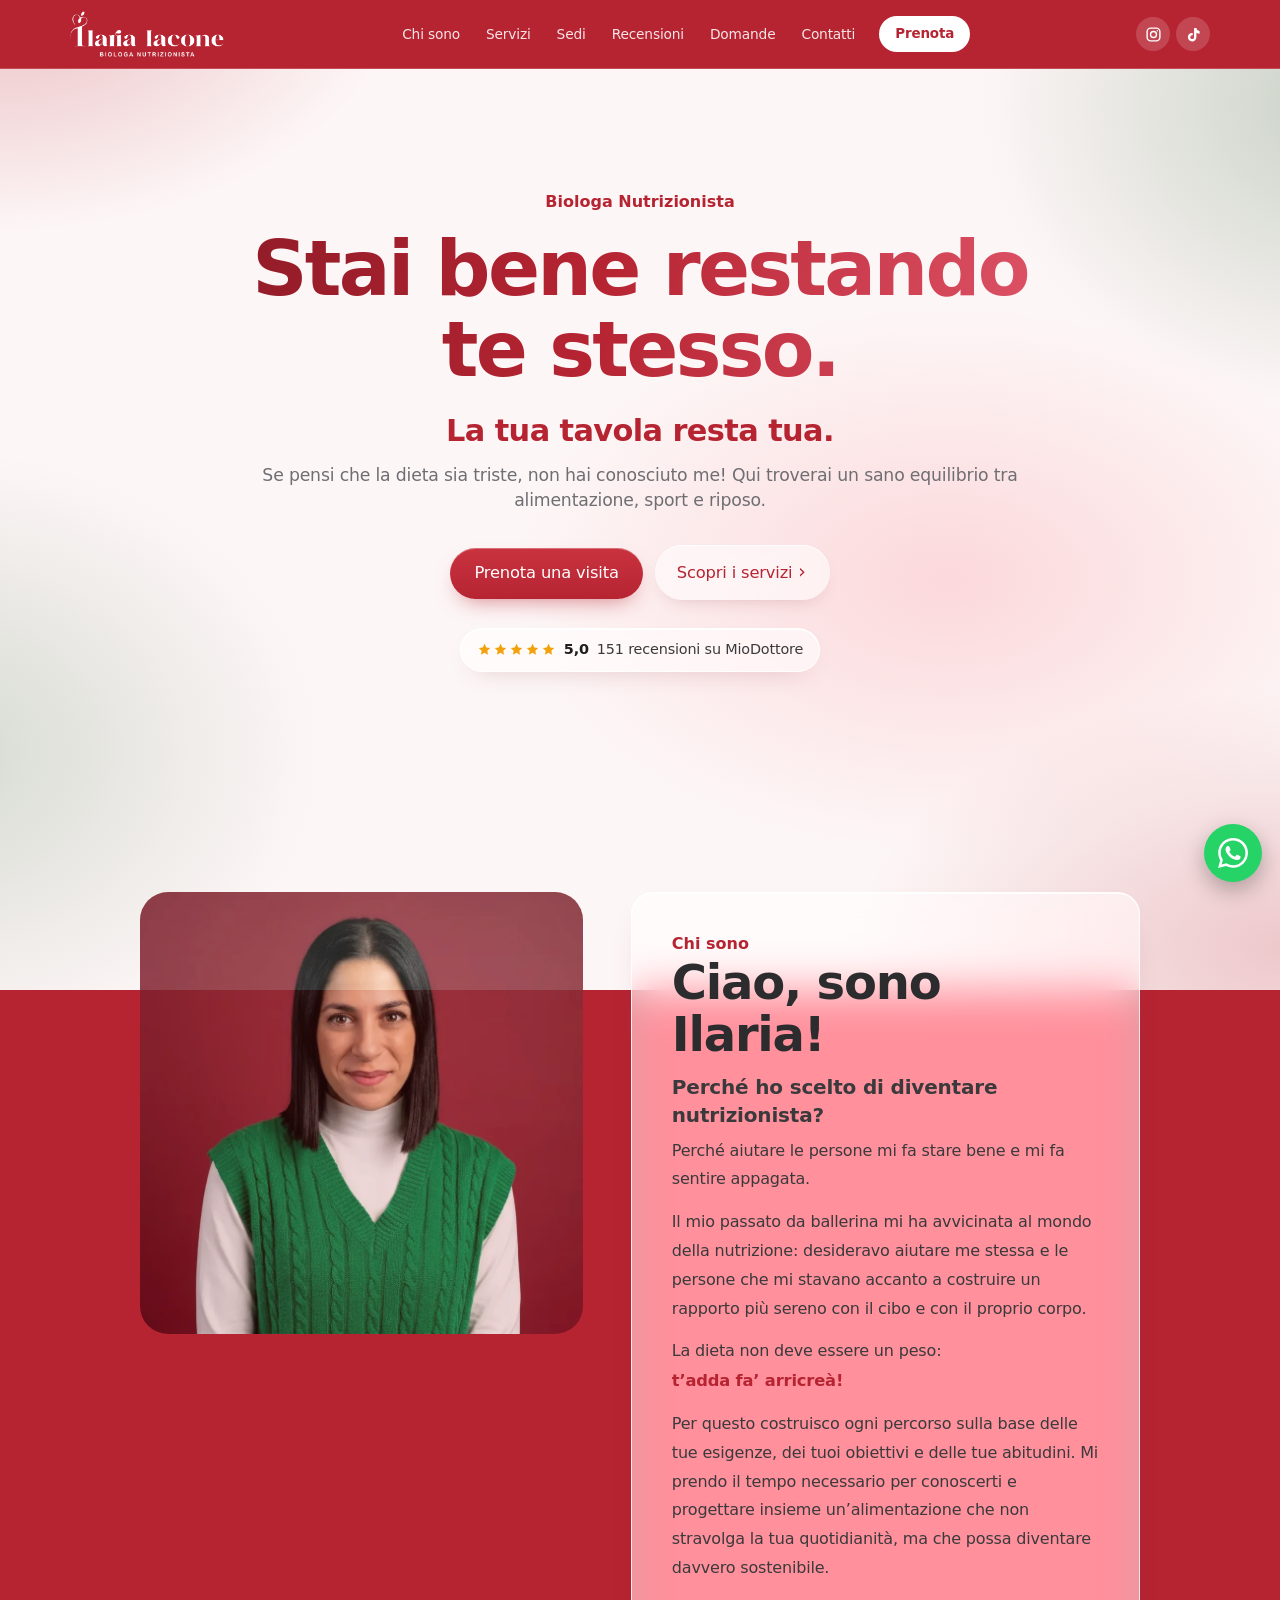
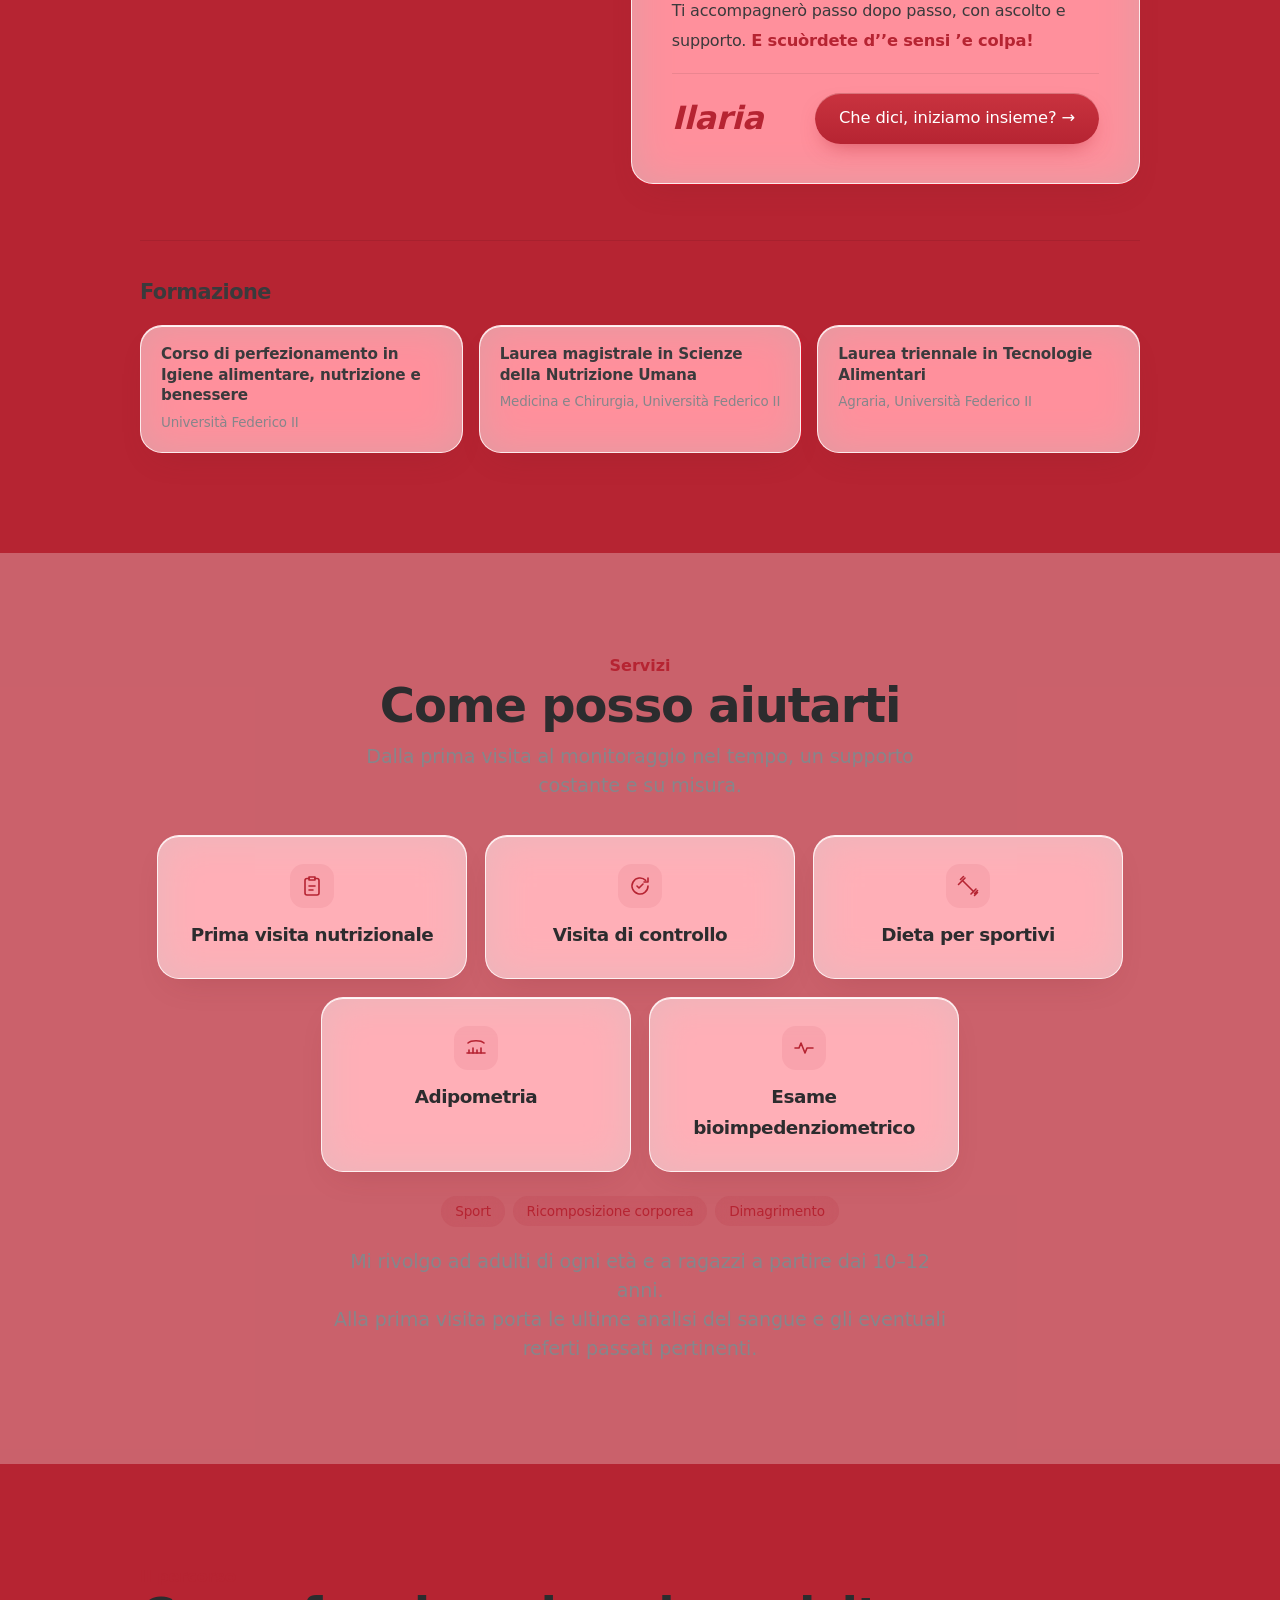
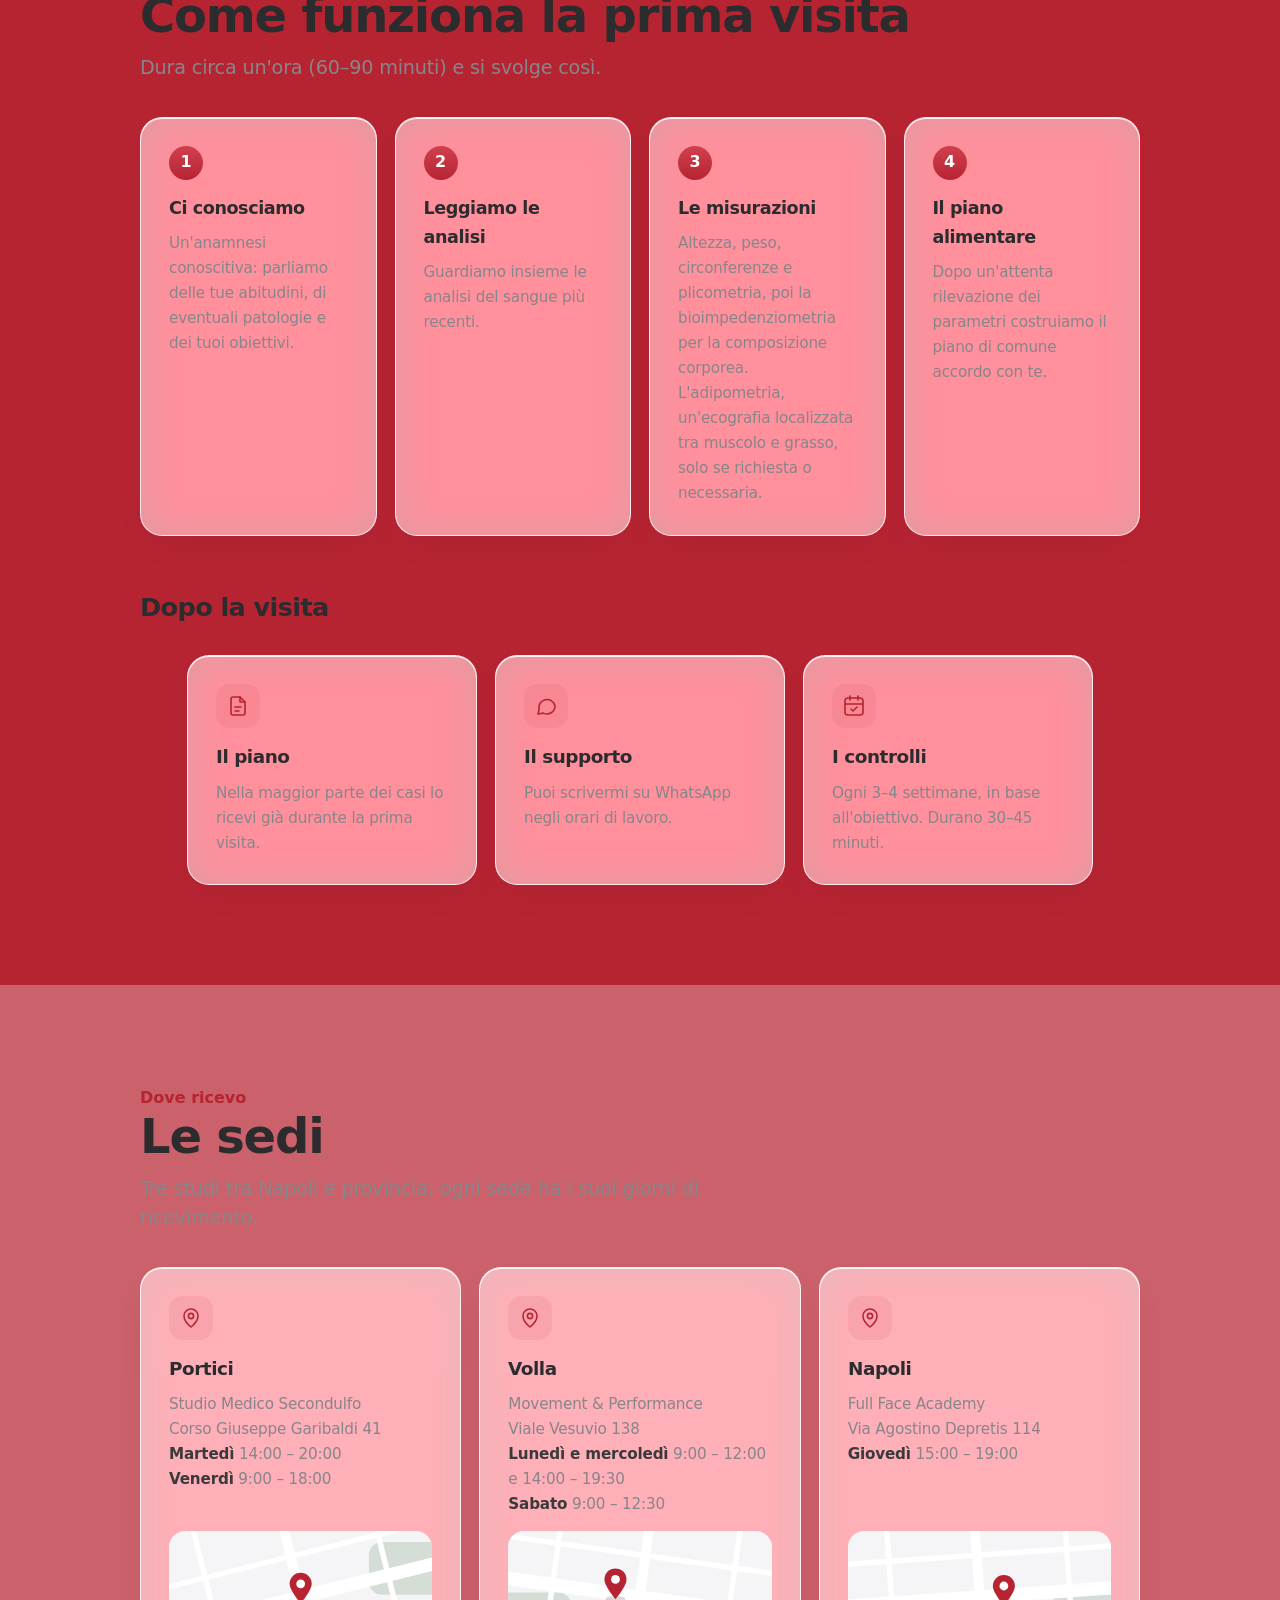
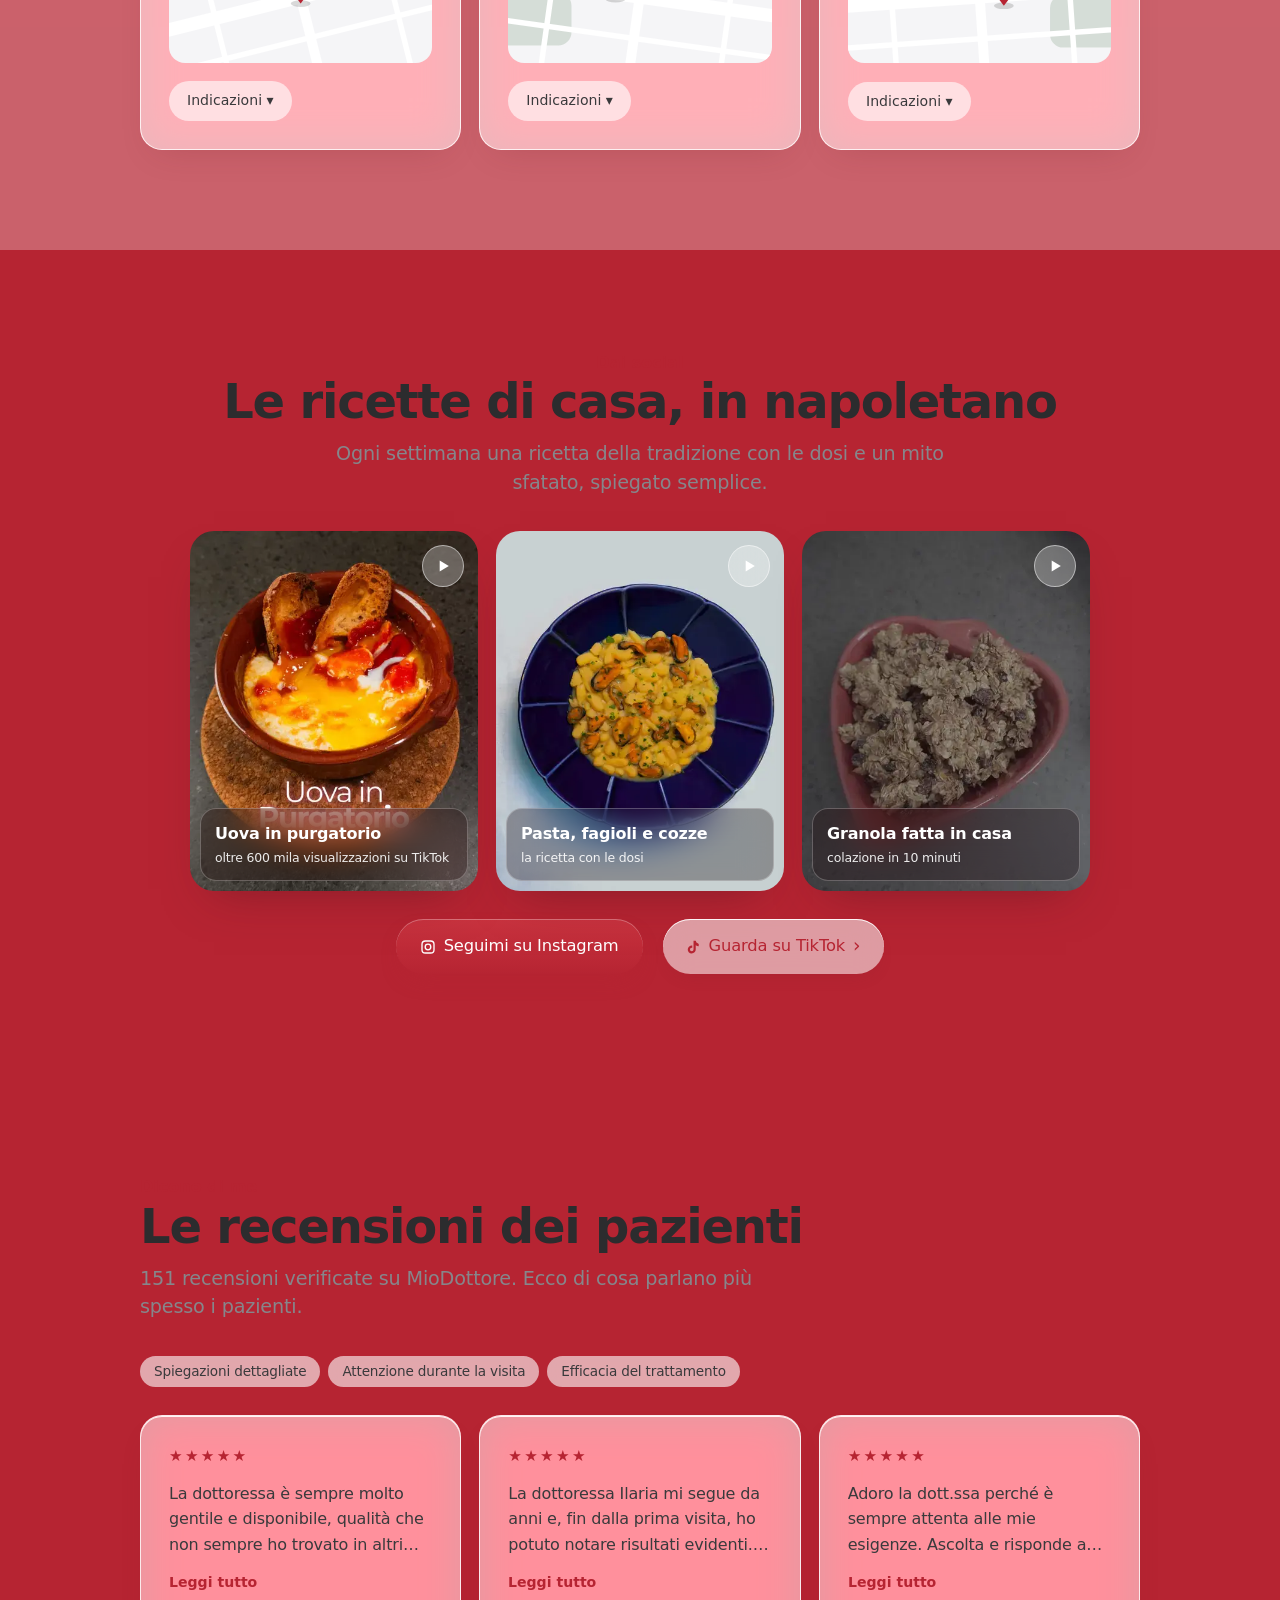
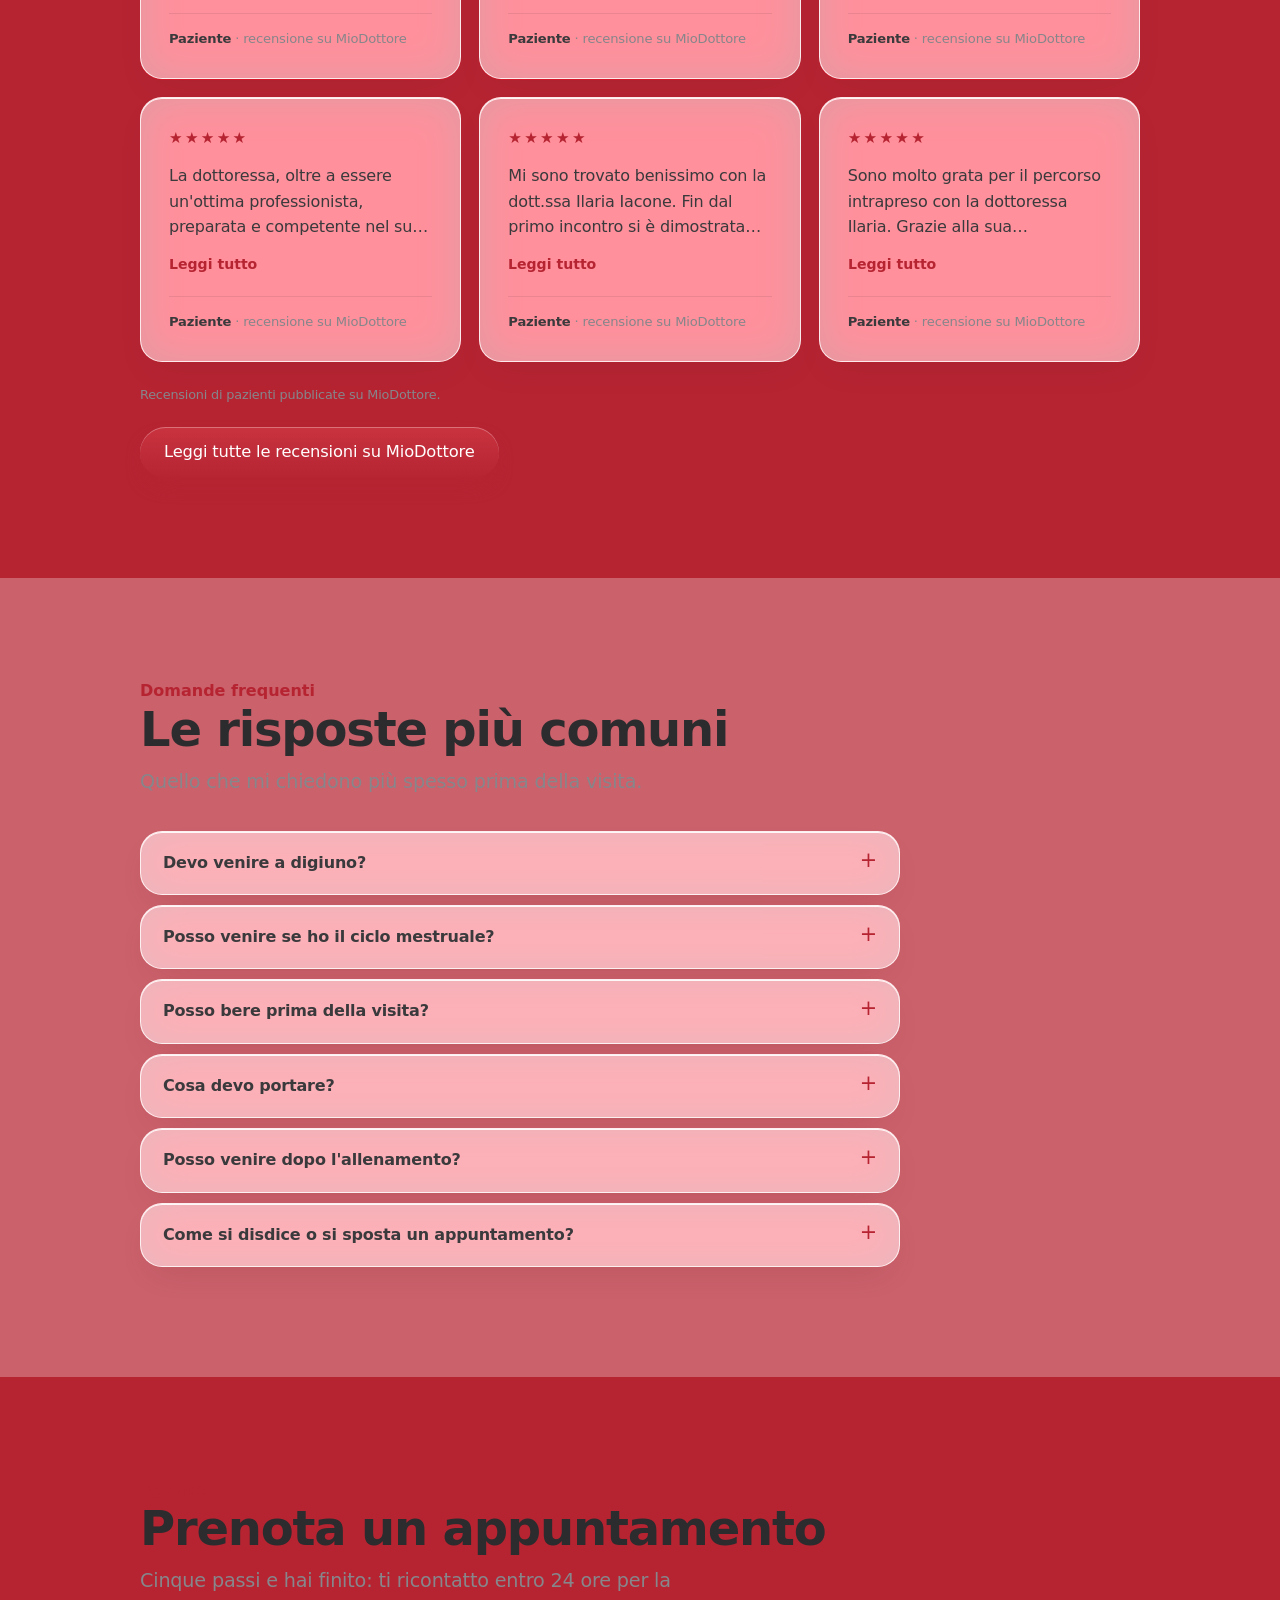
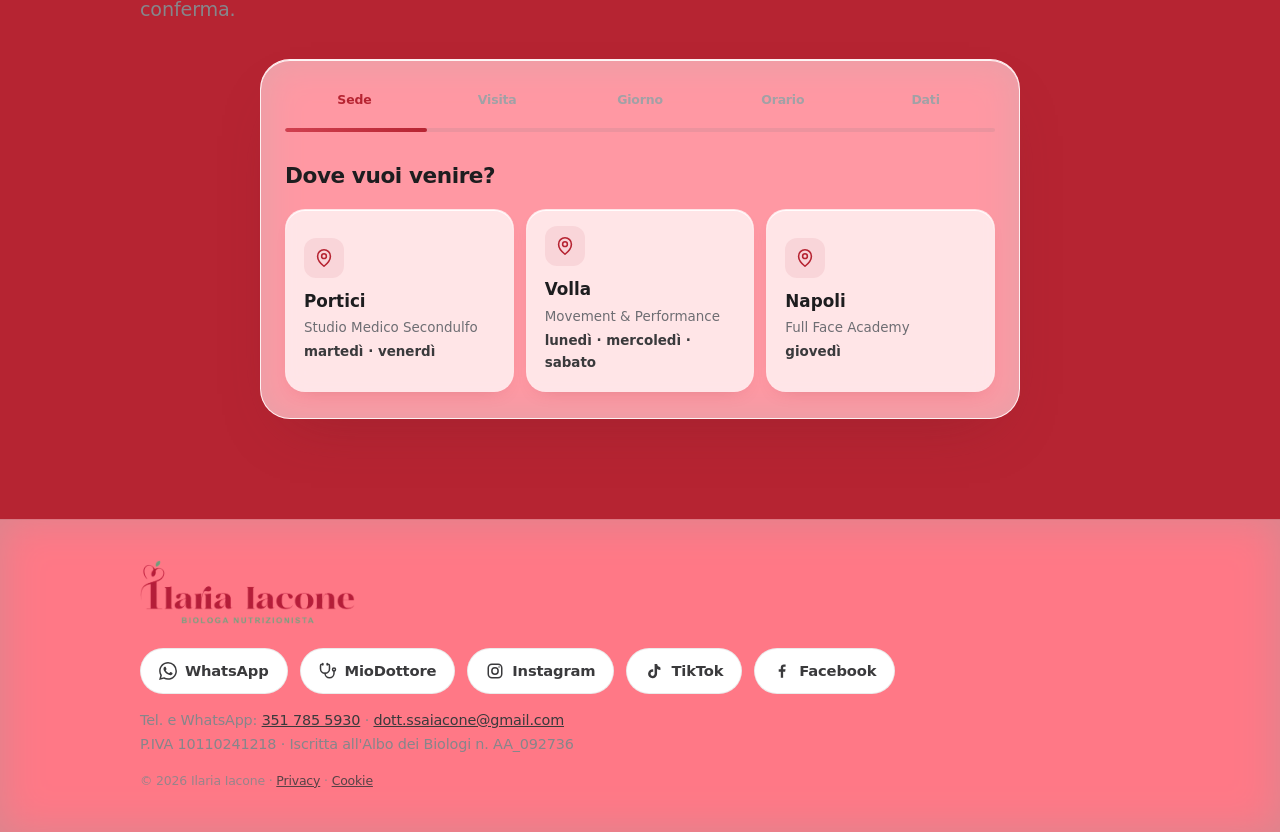
==== commit bb0fa26f: "Anteprima: sfondo della pagina rosso dietro la zona dell'orario (Safari 26), fondo chiaro disegnato " ====
--- a/index.html
+++ b/index.html
@@ -318,6 +318,11 @@
 @media(max-width:700px){.chimain{display:block}.chimain .atext{margin-top:22px}}
 /* iPhone (Safari 26 colora la zona dell'orario con la barra fissa in alto) */
 @media(max-width:700px){header{position:fixed!important;left:0;right:0;top:0!important}body{padding-top:calc(58px + env(safe-area-inset-top,0px))}}
+/* Safari 26: la zona dell'orario prende il colore della pagina dietro -> rosso; il fondo chiaro lo disegna lo sfondo fisso */
+html{background:#B62432!important}
+body{background:transparent!important}
+body:before{background-color:#fdf6f6!important}
+@media(max-width:700px){body:before{top:env(safe-area-inset-top,0px)!important}header{-webkit-backdrop-filter:none!important;backdrop-filter:none!important}}
 
 /* hero con claim, recensioni e posti liberi */
 .hero h1{font-size:clamp(2.6rem,6.4vw,4.8rem)}
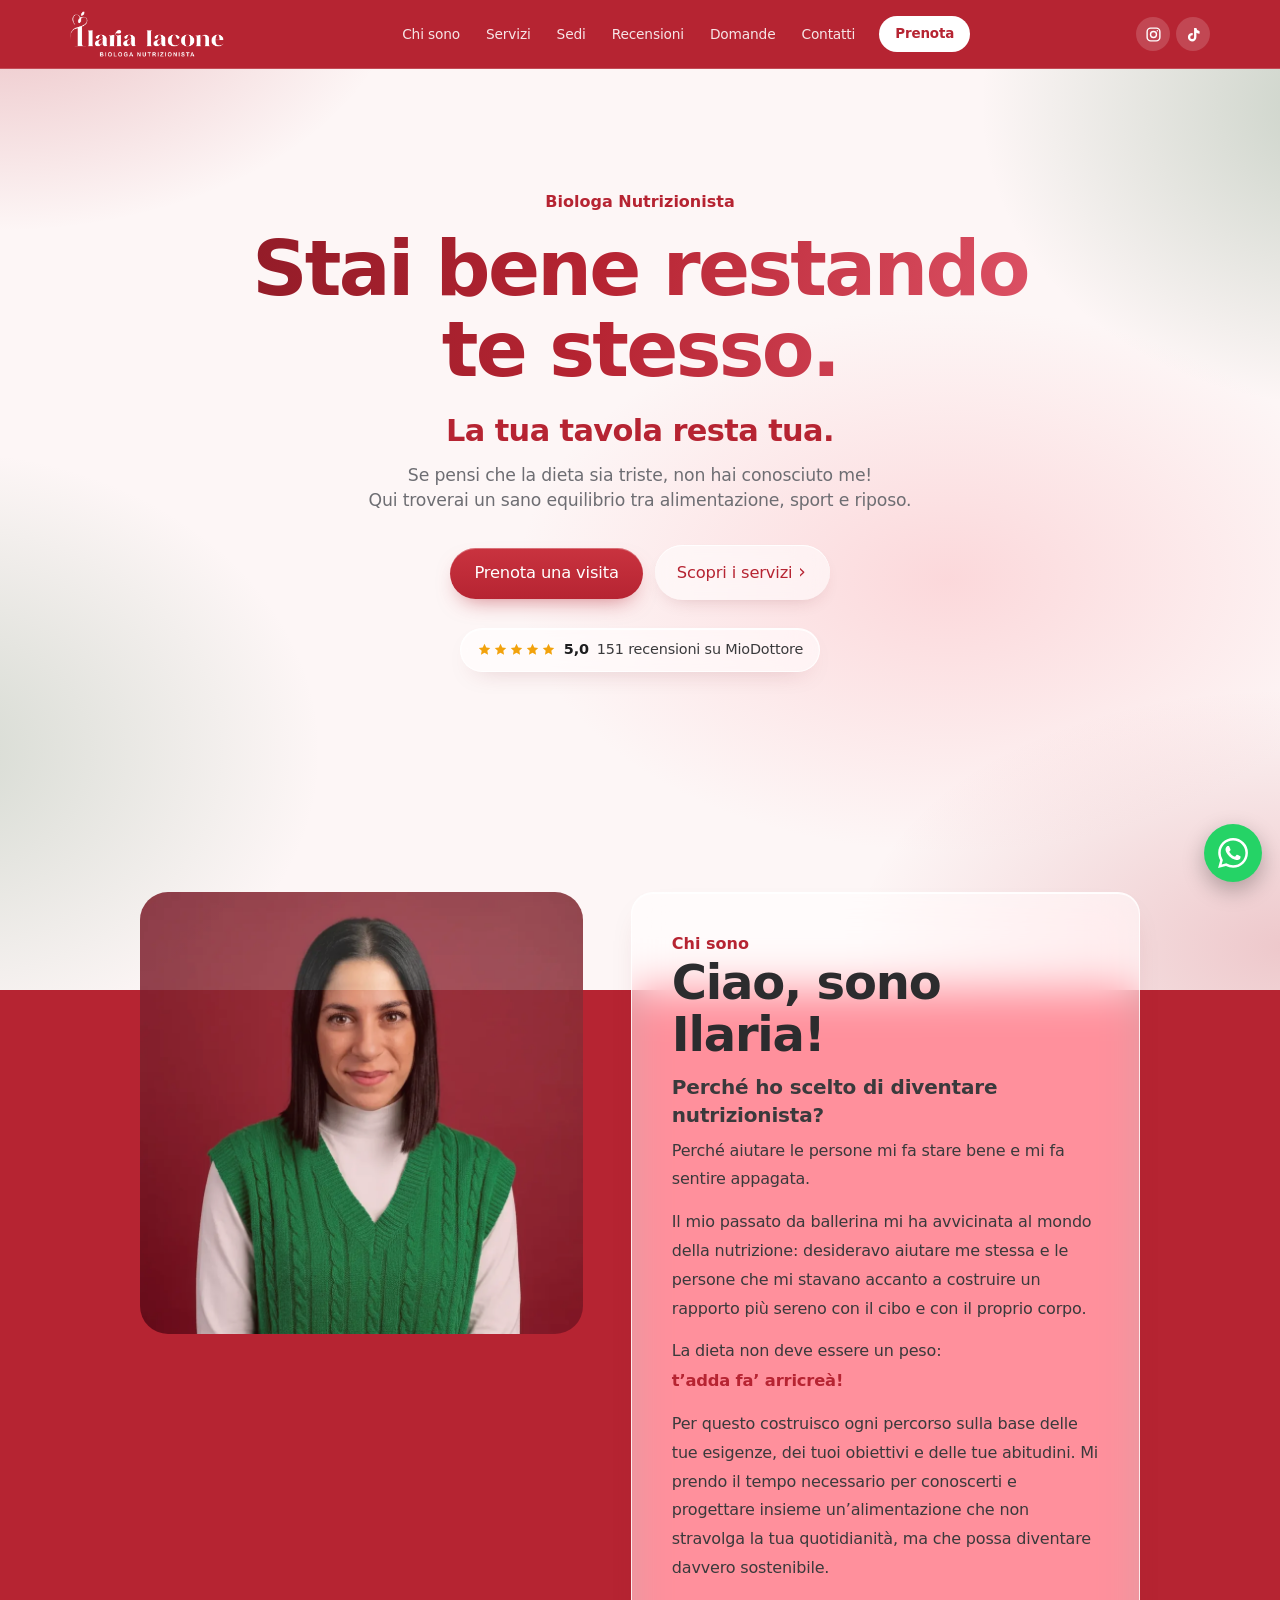
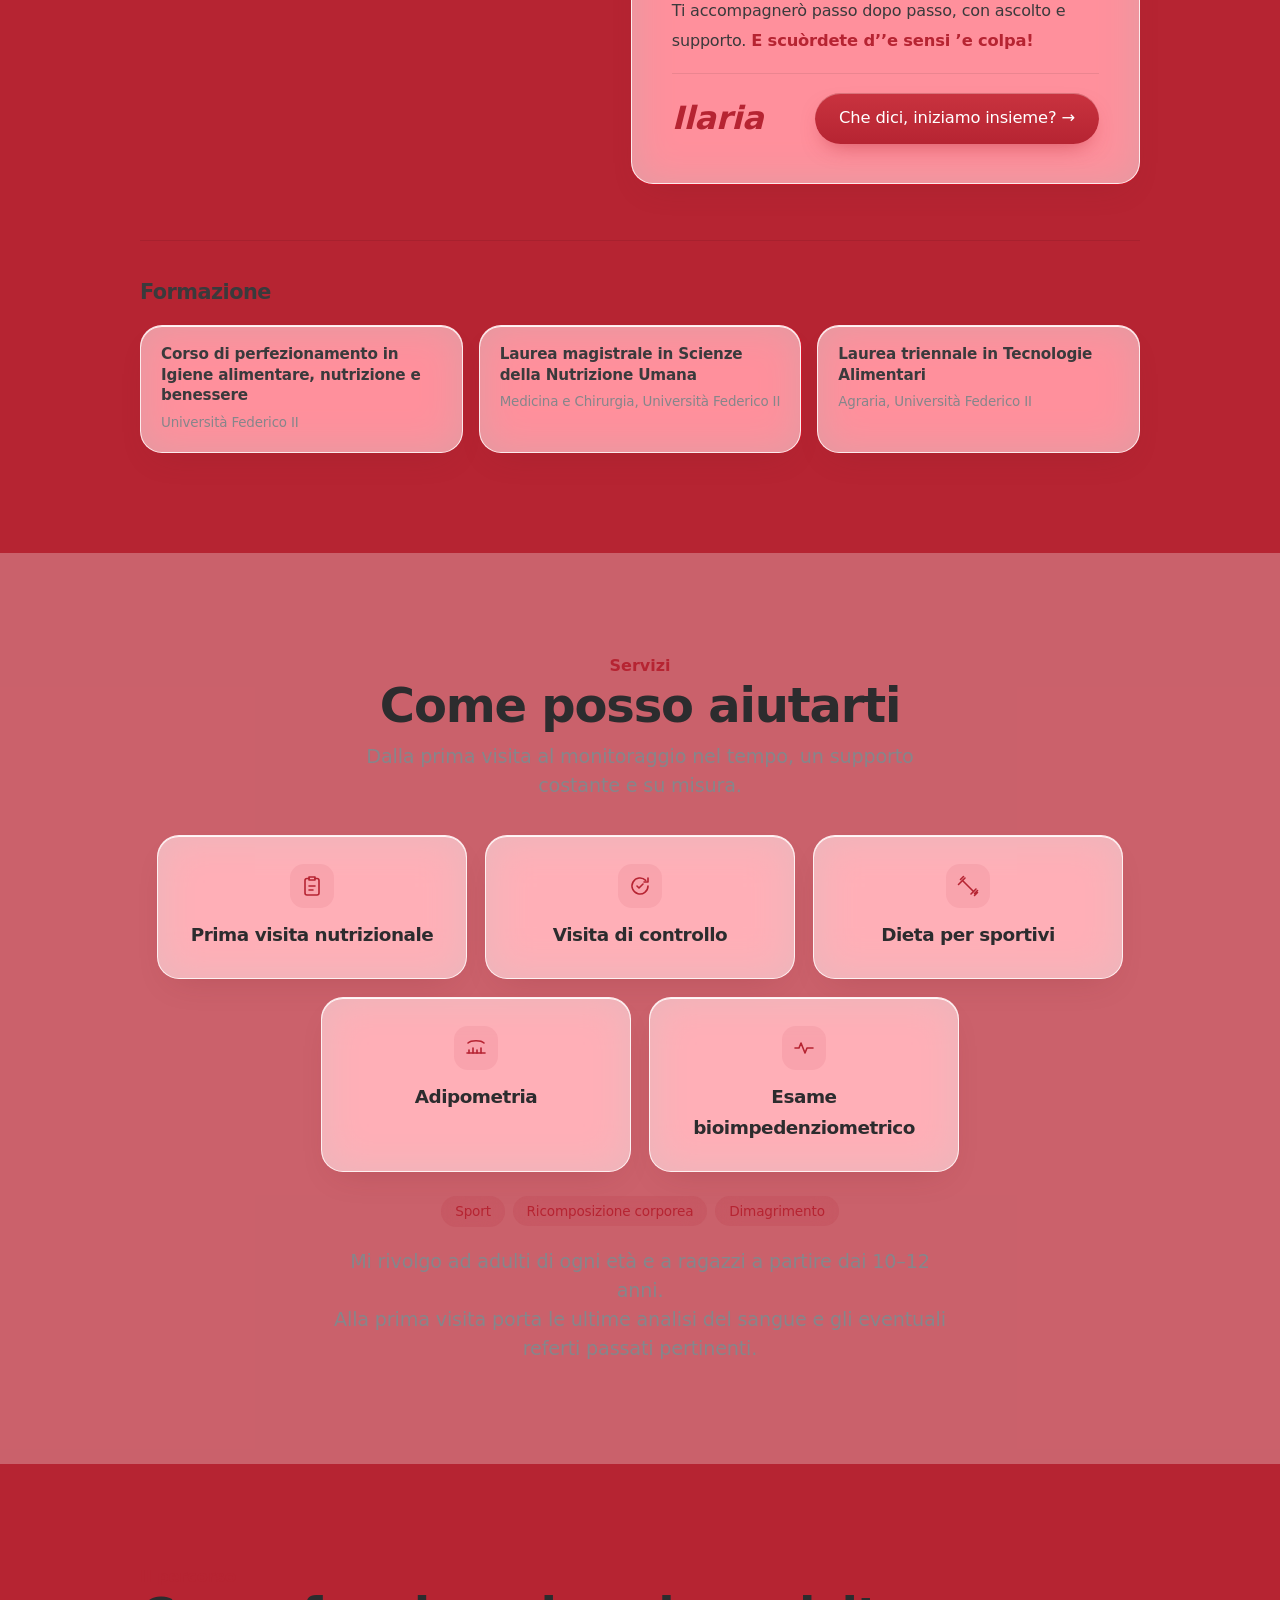
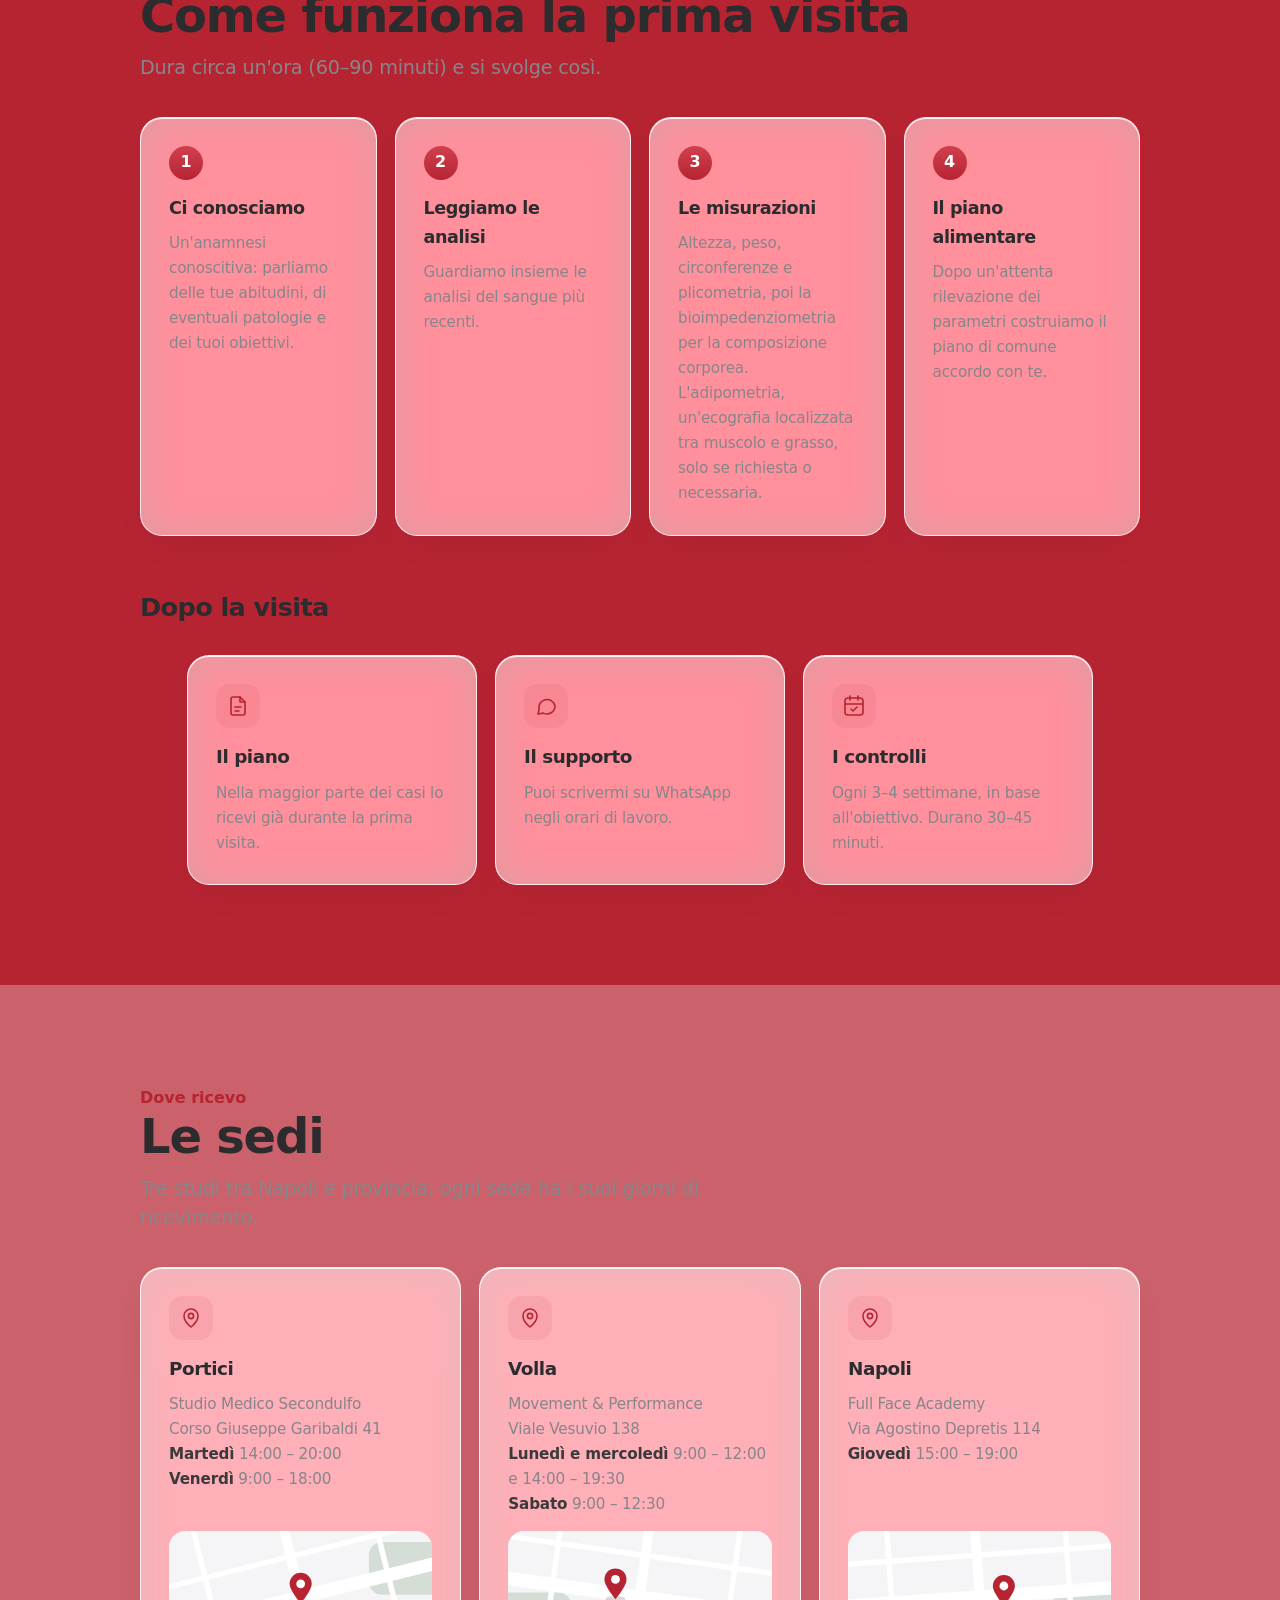
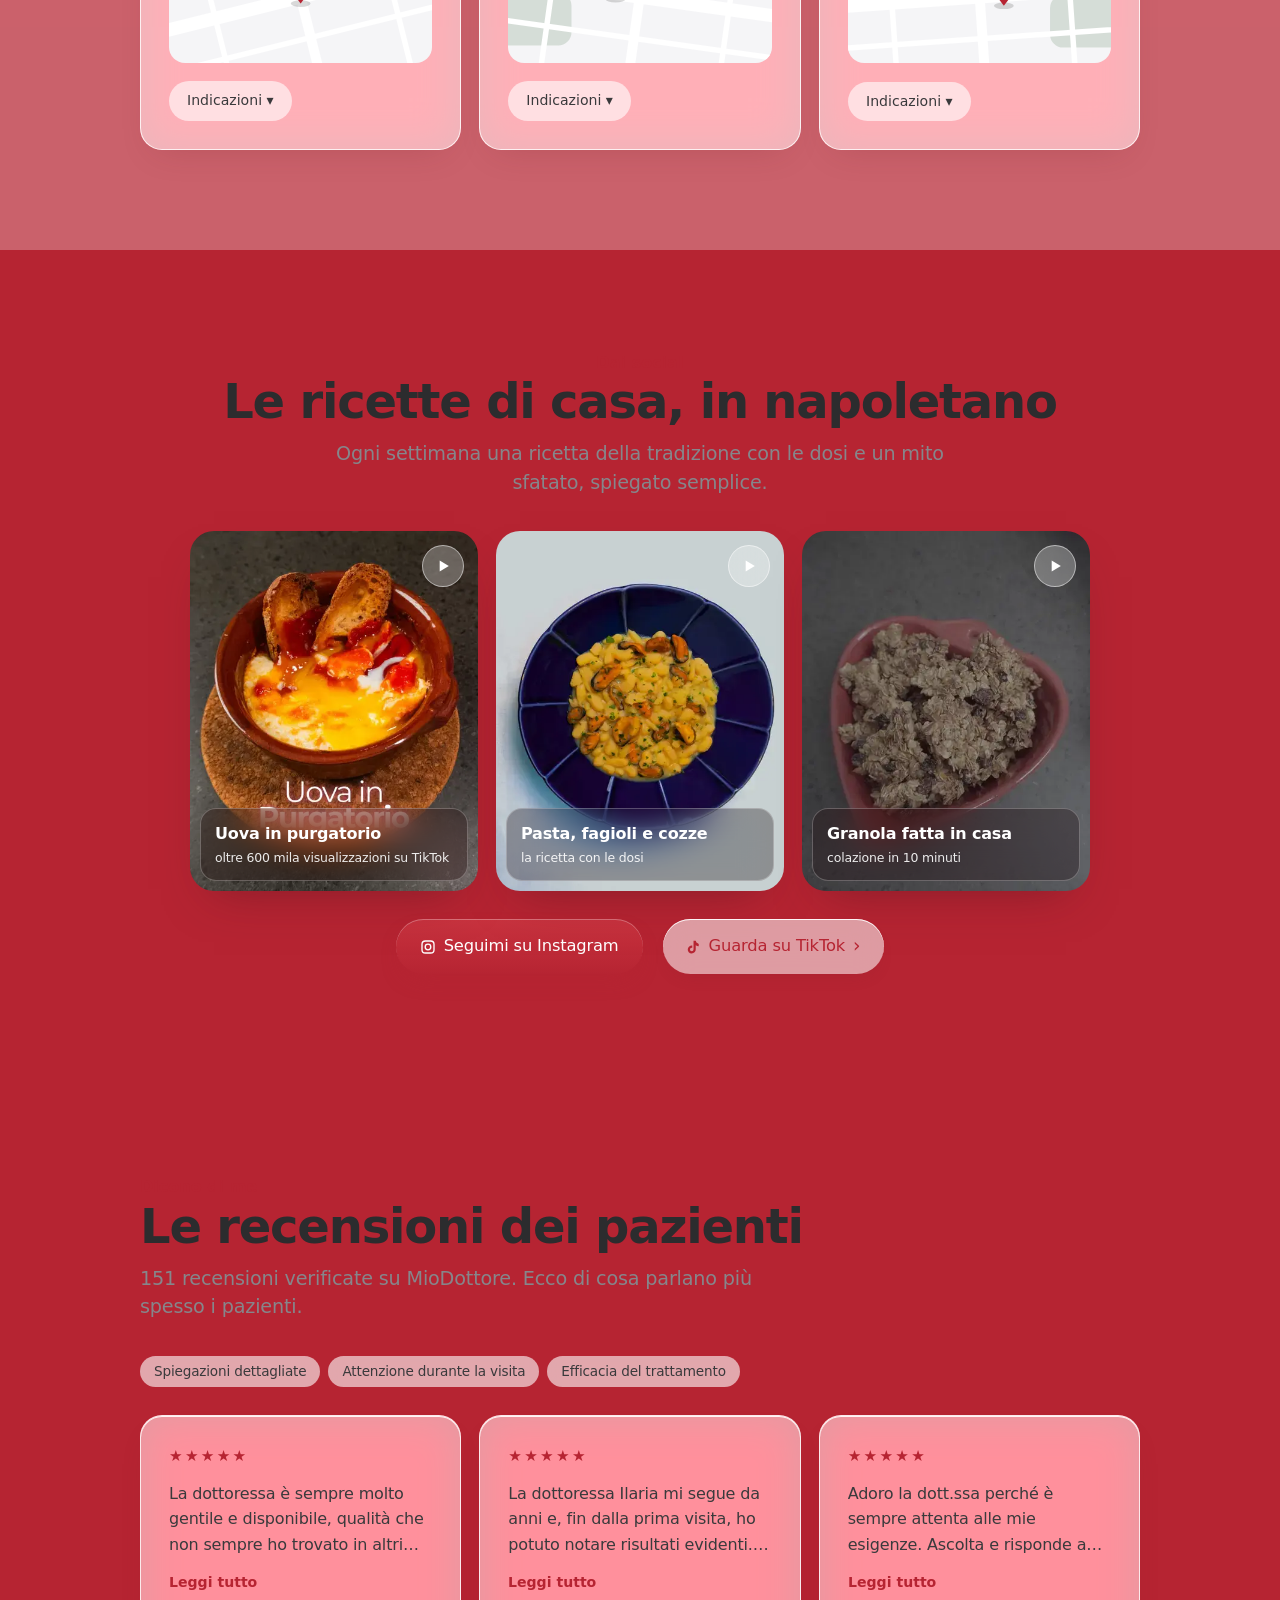
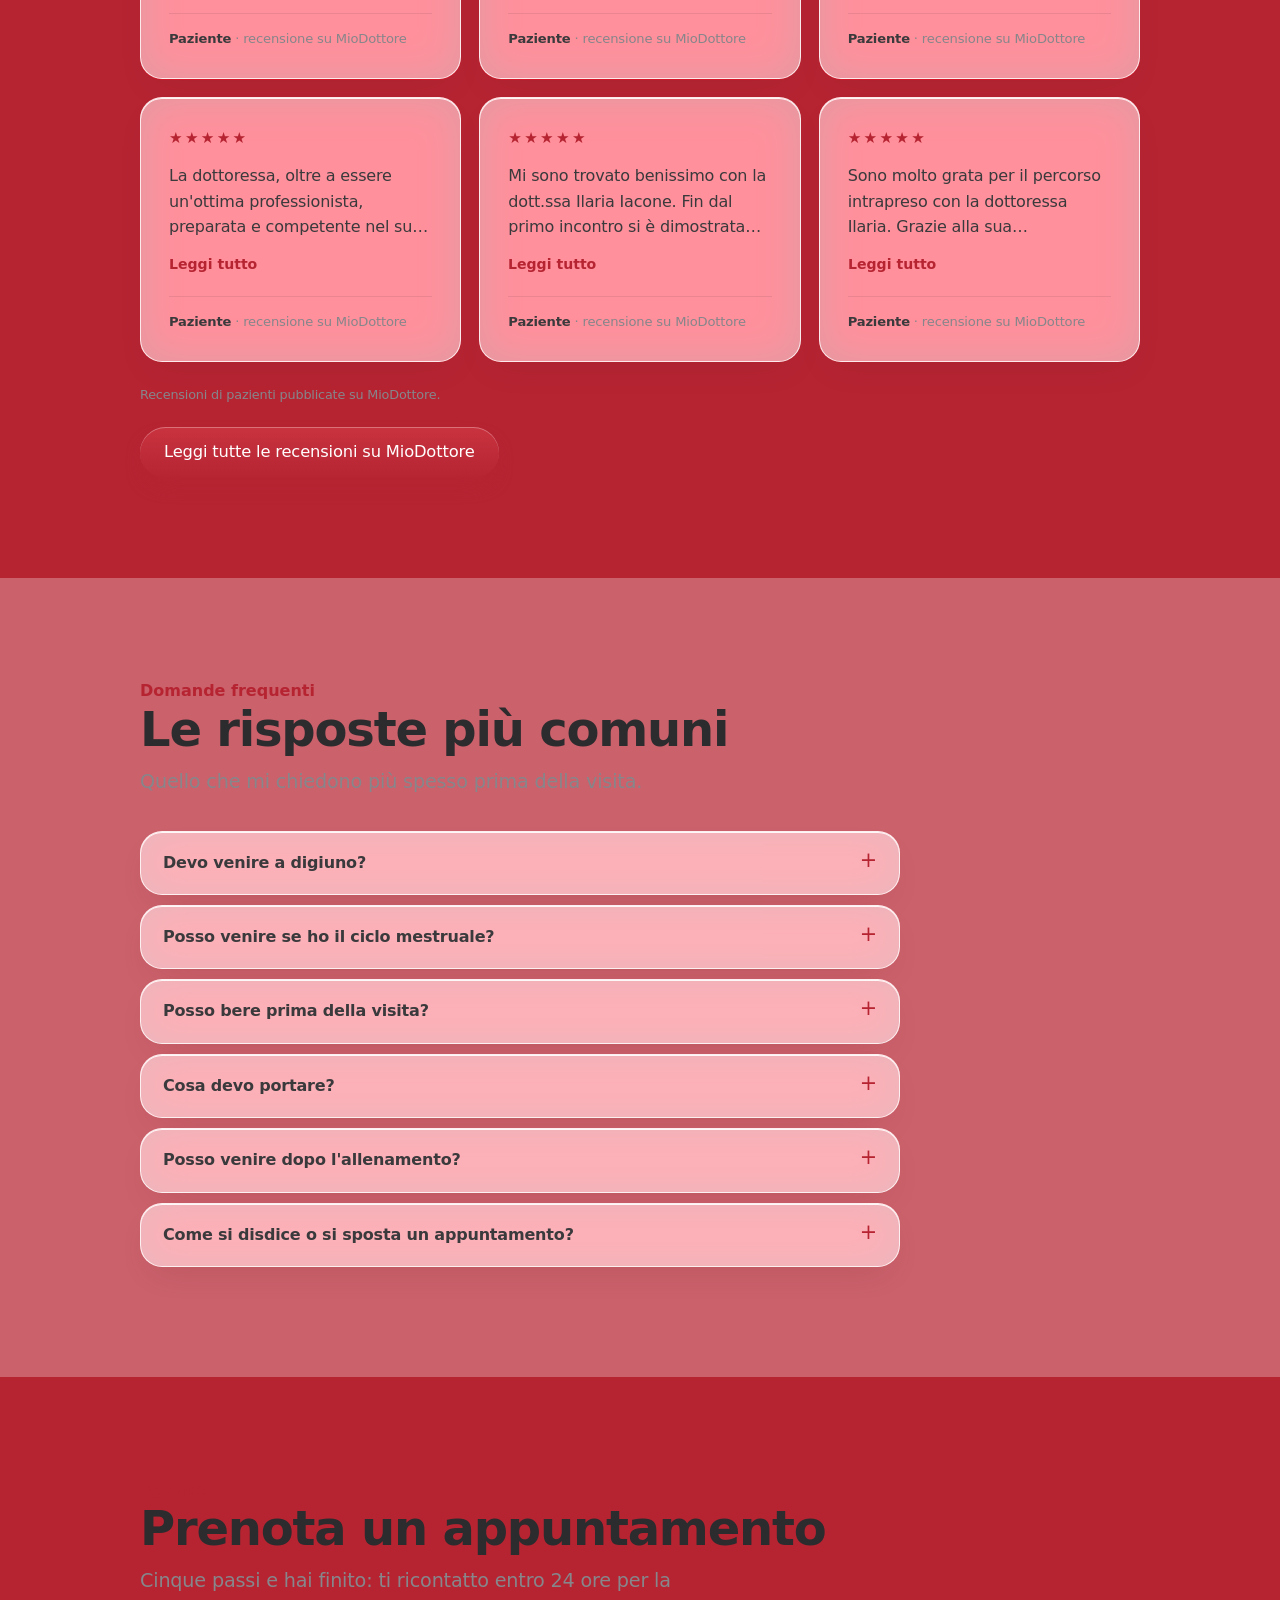
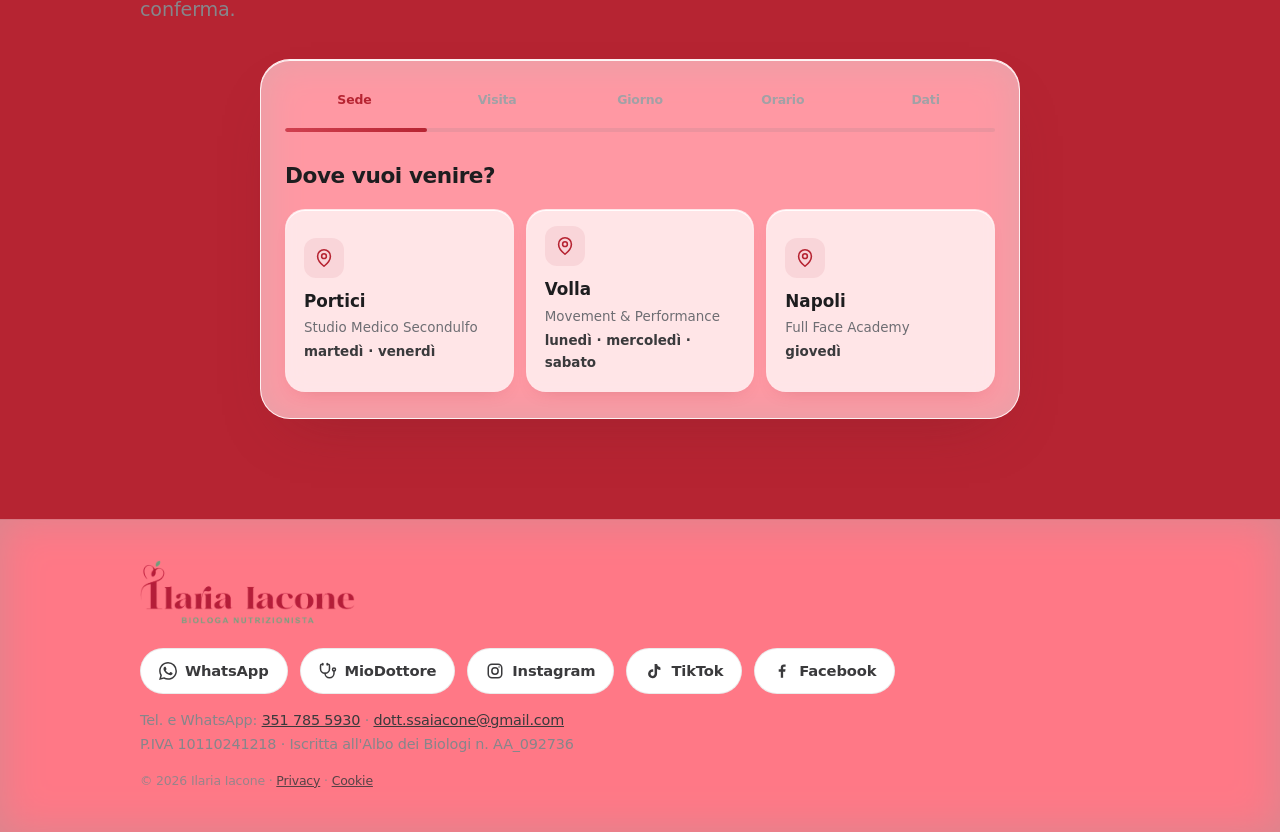
==== commit b950eb6a: "Anteprima: a capo dopo 'non hai conosciuto me!' su computer Co-Authored-By: Claude Opus 5.5 <noreply" ====
--- a/index.html
+++ b/index.html
@@ -315,6 +315,7 @@
 @media(max-width:700px){.hero{padding:48px 0 64px!important}}
 /* chi sono: su desktop resta la griglia di prima */
 @media(min-width:701px){.chimain{display:contents}}
+.dbr{display:none}@media(min-width:701px){.dbr{display:inline}}
 @media(max-width:700px){.chimain{display:block}.chimain .atext{margin-top:22px}}
 /* iPhone (Safari 26 colora la zona dell'orario con la barra fissa in alto) */
 @media(max-width:700px){header{position:fixed!important;left:0;right:0;top:0!important}body{padding-top:calc(58px + env(safe-area-inset-top,0px))}}
@@ -322,6 +323,7 @@
 html{background:#B62432!important}
 body{background:transparent!important}
 body:before{background-color:#fdf6f6!important}
+@media(max-width:700px){section{padding:34px 0!important}.hero{padding:40px 0 36px!important}#contatti{padding:28px 0!important}}
 @media(max-width:700px){body:before{top:env(safe-area-inset-top,0px)!important}header{-webkit-backdrop-filter:none!important;backdrop-filter:none!important}}
 
 /* hero con claim, recensioni e posti liberi */
@@ -452,7 +454,7 @@
 <div class="tag">Biologa Nutrizionista</div>
 <h1>Stai bene restando te stesso.</h1>
 <p class="claim2">La tua tavola resta tua.</p>
-<p class="hsub">Se pensi che la dieta sia triste, non hai conosciuto me! Qui troverai un sano equilibrio tra alimentazione, sport e riposo.</p>
+<p class="hsub">Se pensi che la dieta sia triste, non hai conosciuto me!<br class="dbr"> Qui troverai un sano equilibrio tra alimentazione, sport e riposo.</p>
 <a class="btn" href="#prenota">Prenota una visita</a><a class="btn ghost" href="#servizi">Scopri i servizi</a>
 <a class="hrev" href="https://www.miodottore.it/profilo/ilaria-iacone" target="_blank" rel="noopener"><span class="hst"><svg viewBox="0 0 24 24" width="15" height="15" fill="currentColor" aria-hidden="true"><path d="M12 2.8l2.8 5.9 6.4.8-4.7 4.4 1.2 6.3L12 17.1l-5.7 3.1 1.2-6.3L2.8 9.5l6.4-.8z"/></svg><svg viewBox="0 0 24 24" width="15" height="15" fill="currentColor" aria-hidden="true"><path d="M12 2.8l2.8 5.9 6.4.8-4.7 4.4 1.2 6.3L12 17.1l-5.7 3.1 1.2-6.3L2.8 9.5l6.4-.8z"/></svg><svg viewBox="0 0 24 24" width="15" height="15" fill="currentColor" aria-hidden="true"><path d="M12 2.8l2.8 5.9 6.4.8-4.7 4.4 1.2 6.3L12 17.1l-5.7 3.1 1.2-6.3L2.8 9.5l6.4-.8z"/></svg><svg viewBox="0 0 24 24" width="15" height="15" fill="currentColor" aria-hidden="true"><path d="M12 2.8l2.8 5.9 6.4.8-4.7 4.4 1.2 6.3L12 17.1l-5.7 3.1 1.2-6.3L2.8 9.5l6.4-.8z"/></svg><svg viewBox="0 0 24 24" width="15" height="15" fill="currentColor" aria-hidden="true"><path d="M12 2.8l2.8 5.9 6.4.8-4.7 4.4 1.2 6.3L12 17.1l-5.7 3.1 1.2-6.3L2.8 9.5l6.4-.8z"/></svg></span><b>5,0</b><span>151 recensioni su MioDottore</span></a>
 <div class="hslots" id="hslots" hidden><div class="hsh"><span class="live"></span>Primi posti liberi</div><div class="hsl" id="hsl"></div></div>
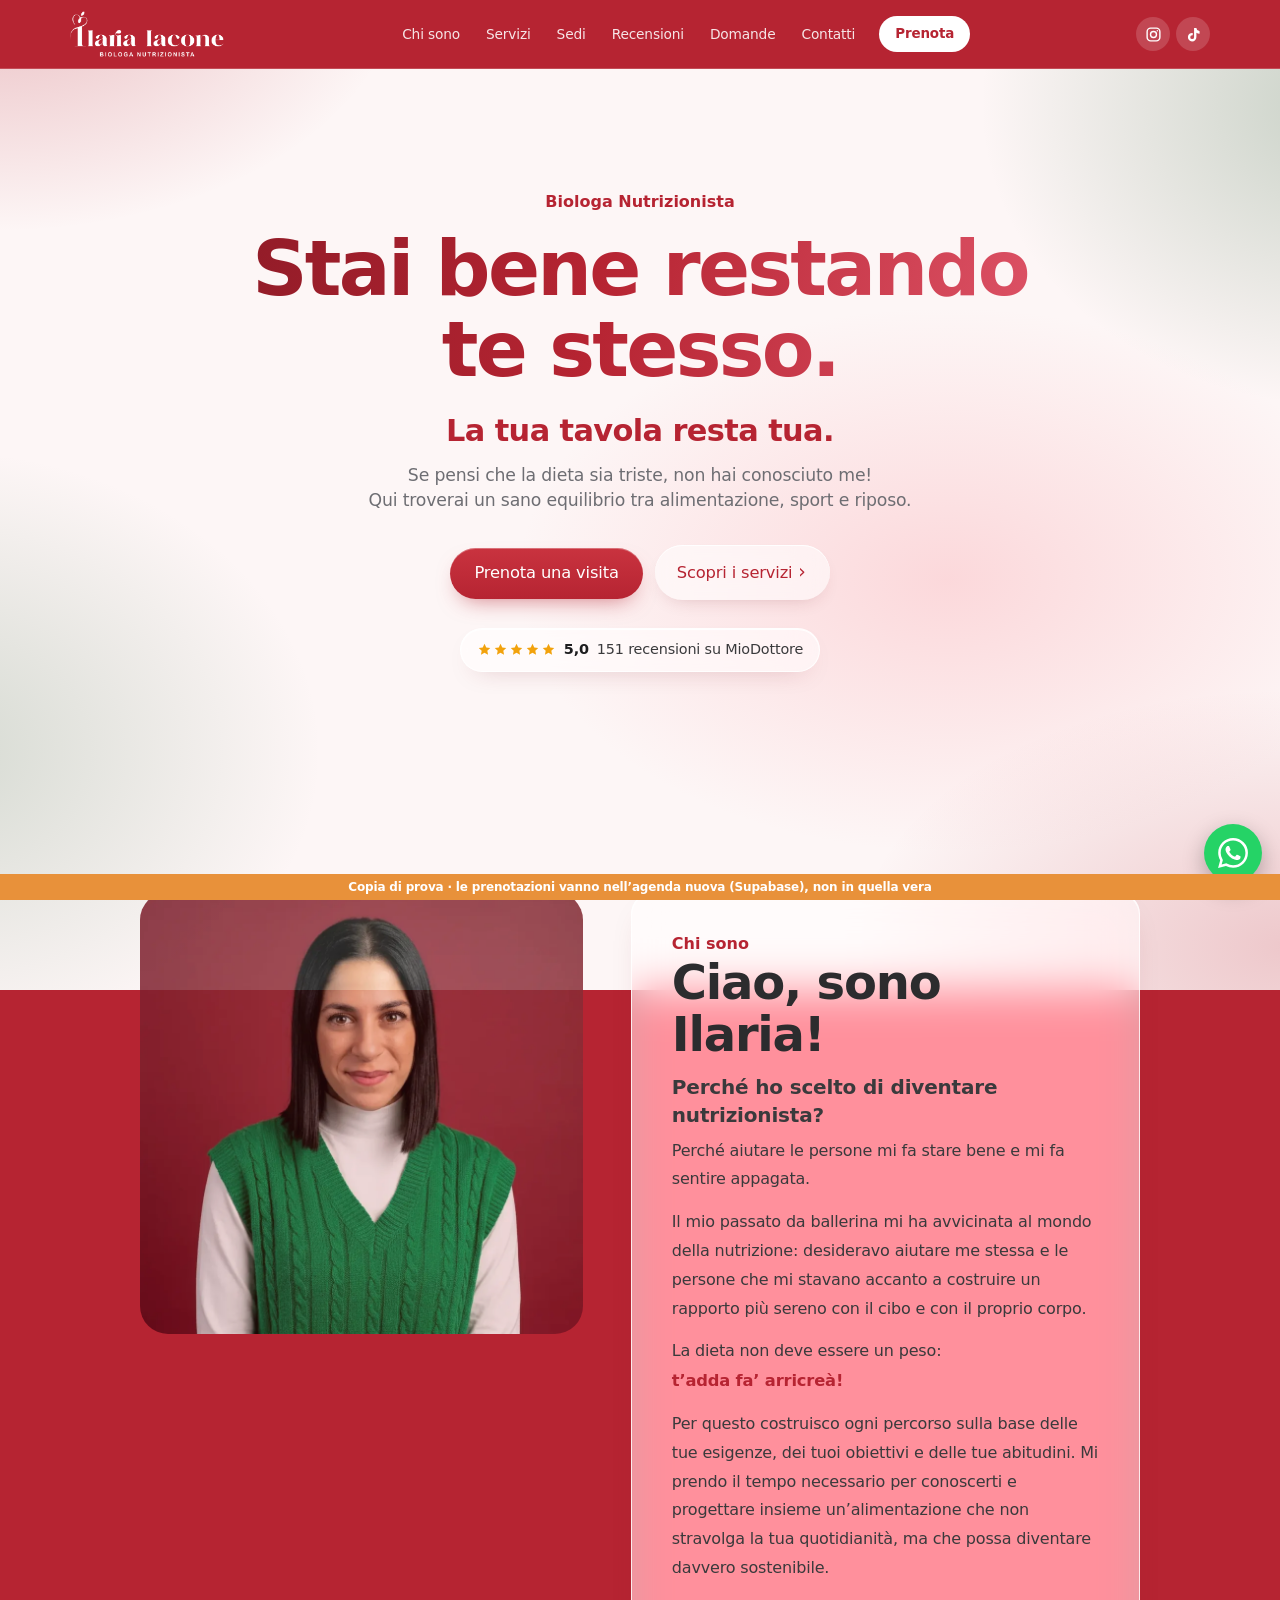
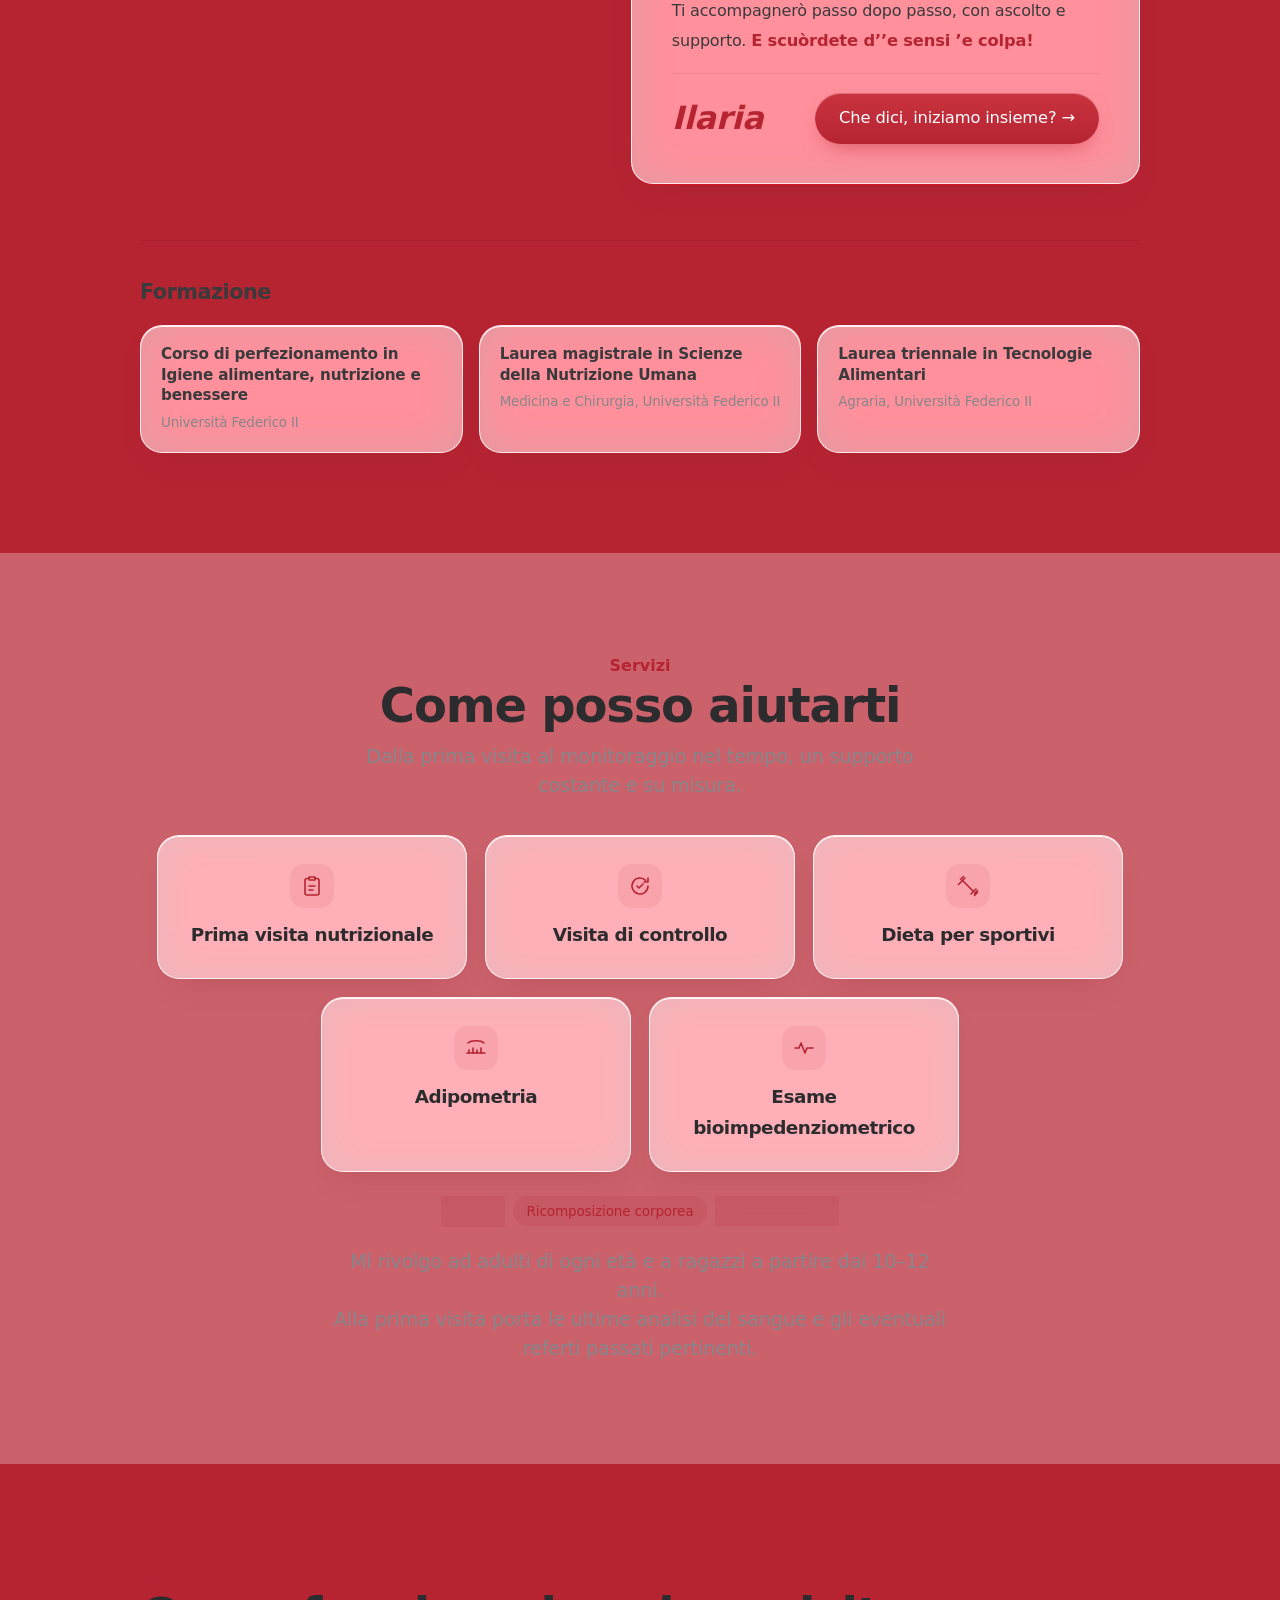
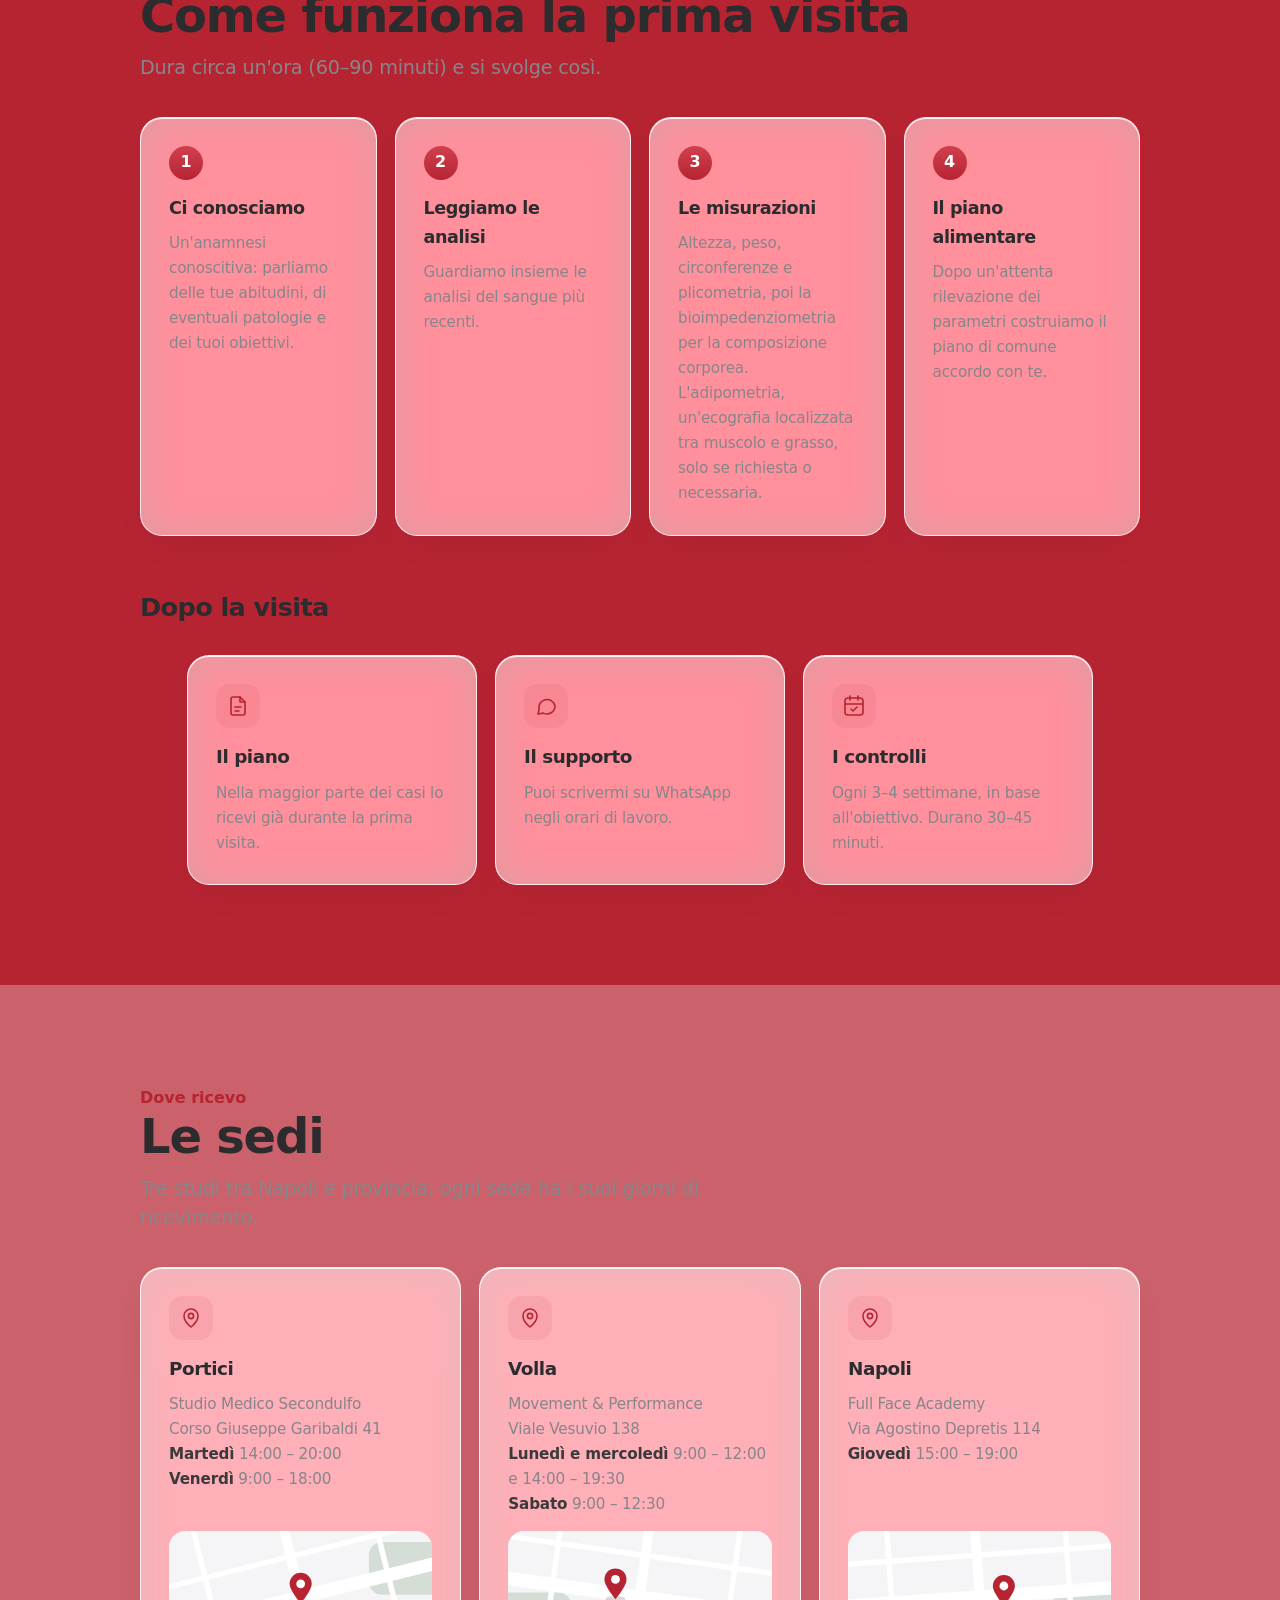
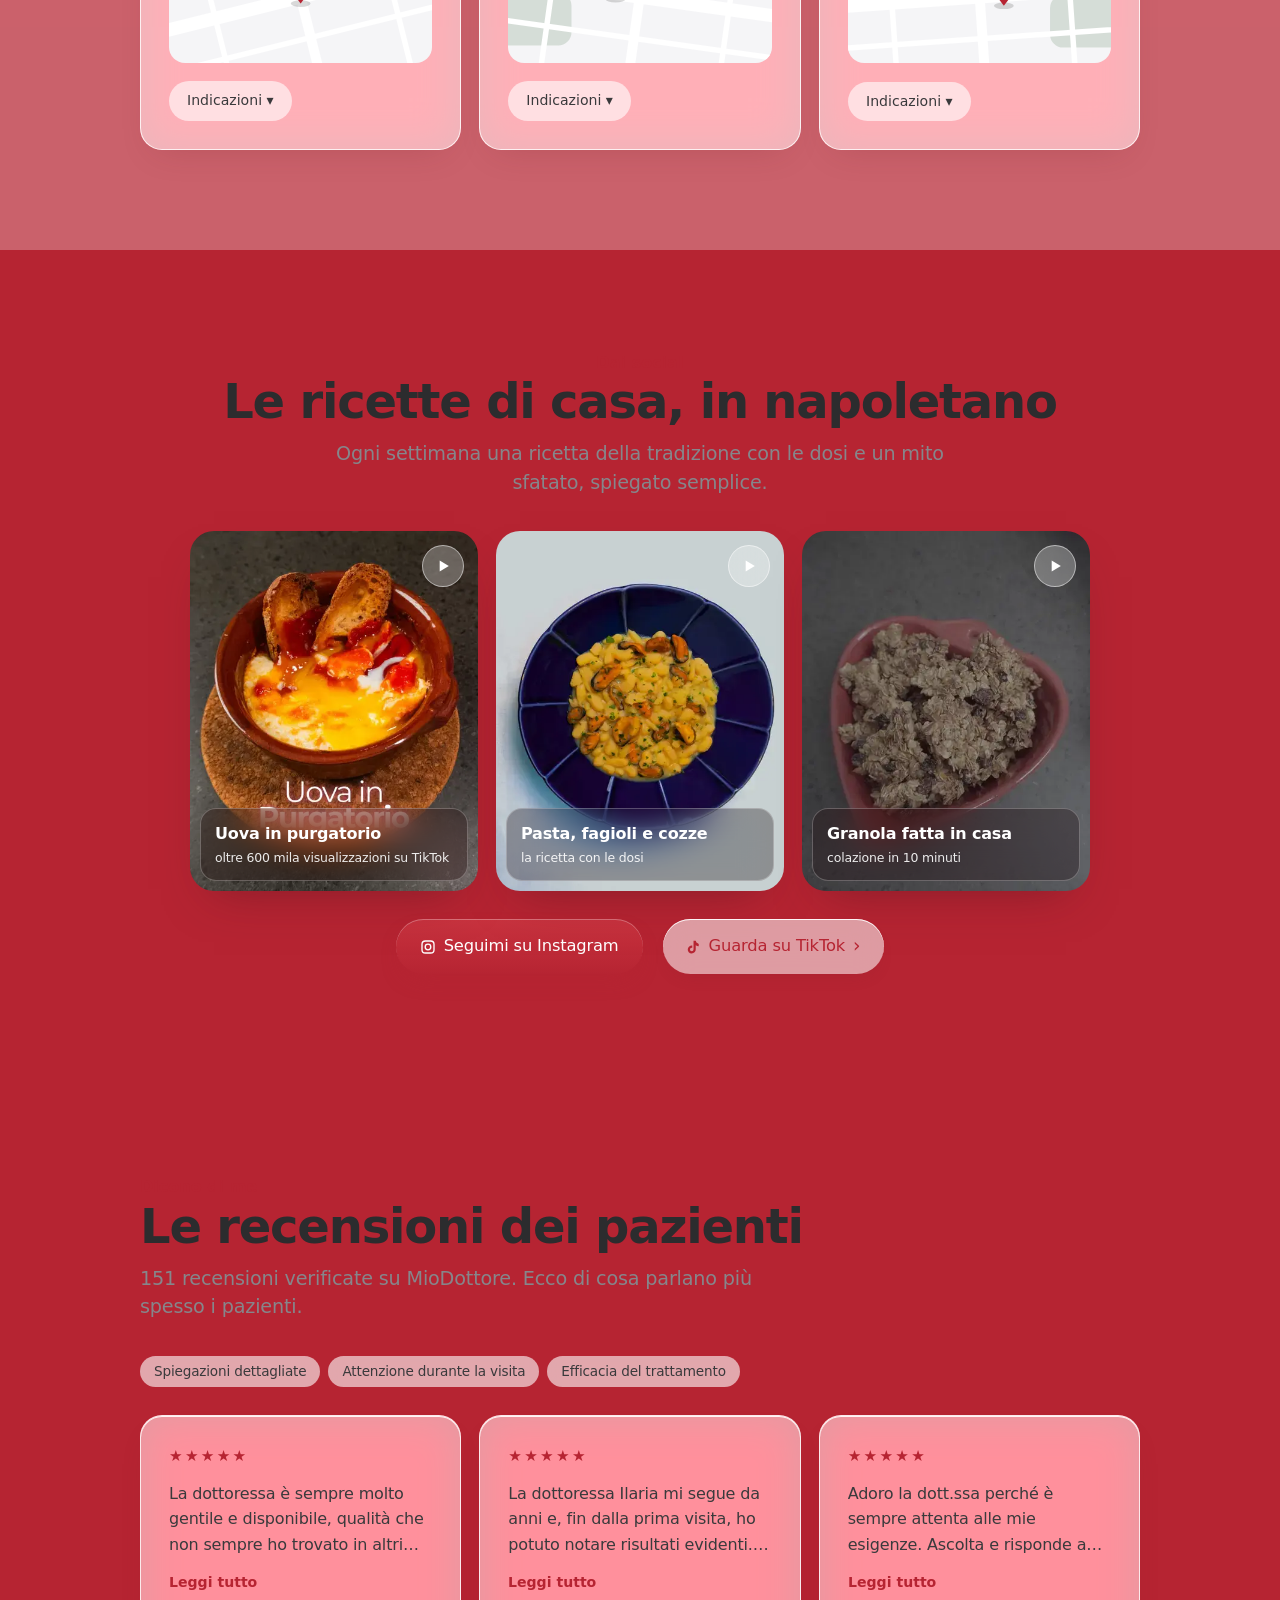
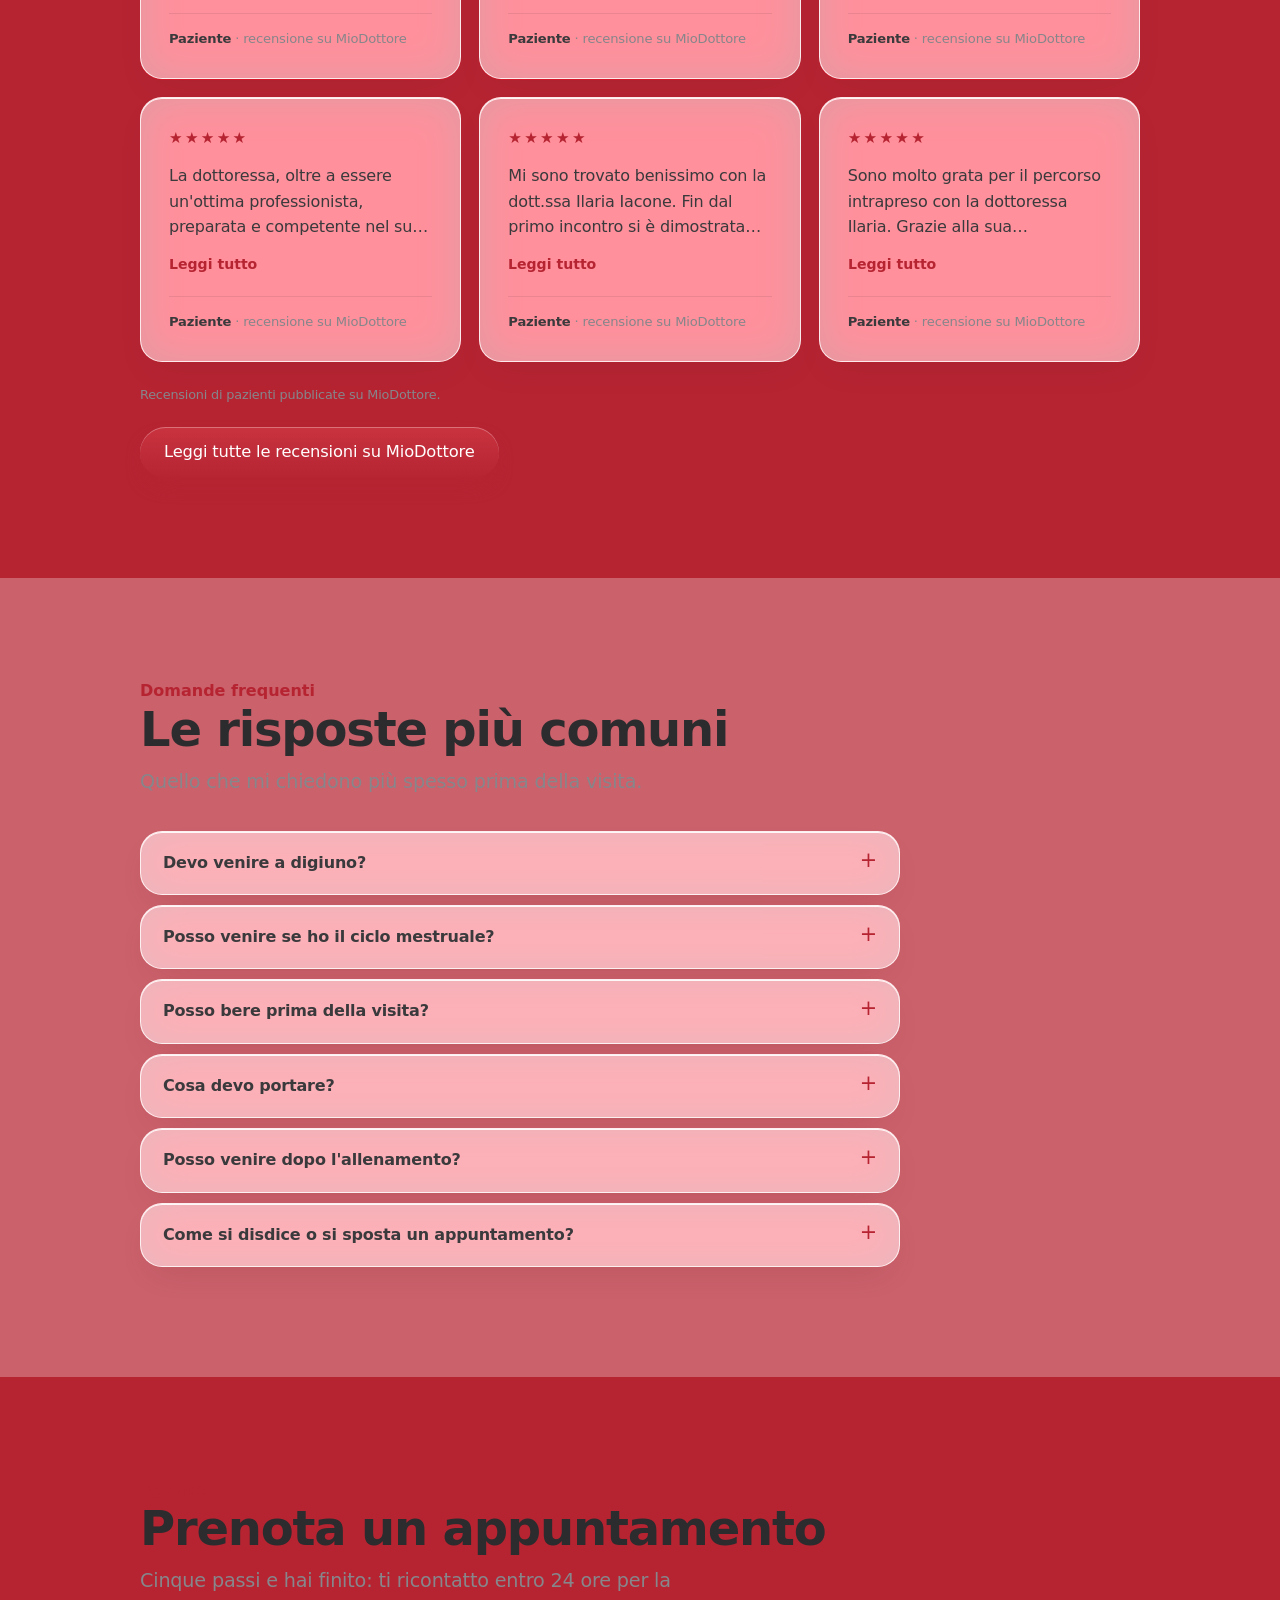
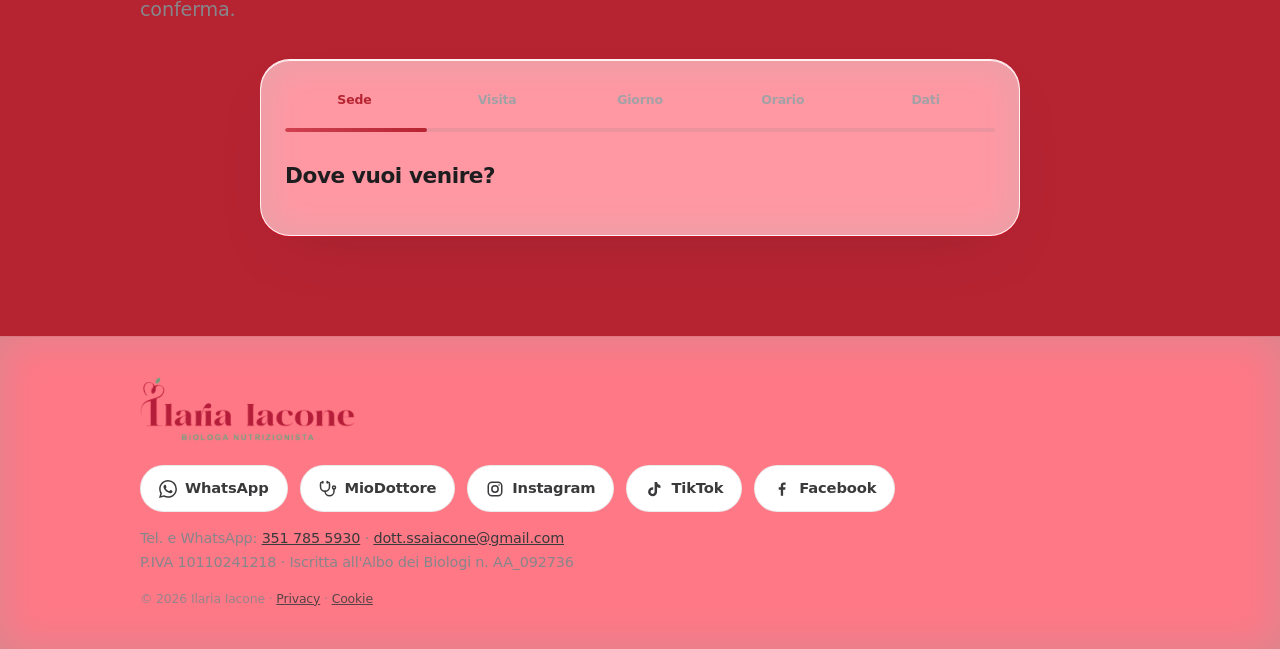
==== commit d398002c: "Copia di prova del sito: prenota sull'agenda nuova (Supabase) e manda la mail 'richiesta ricevuta' C" ====
--- a/index.html
+++ b/index.html
@@ -1,6 +1,7 @@
 <!DOCTYPE html>
 <html lang="it">
 <head>
+<meta name="robots" content="noindex,nofollow">
 <meta charset="utf-8">
 <meta name="viewport" content="width=device-width, initial-scale=1, viewport-fit=cover">
 <title>Ilaria Iacone | Biologa Nutrizionista a Napoli e Portici</title>
@@ -446,6 +447,7 @@
 <script type="application/ld+json">{"@context": "https://schema.org", "@type": "FAQPage", "mainEntity": [{"@type": "Question", "name": "Devo venire a digiuno?", "acceptedAnswer": {"@type": "Answer", "text": "È preferibile concludere il pasto almeno 2 ore prima della visita, oppure fare un pasto più leggero del solito."}}, {"@type": "Question", "name": "Posso venire se ho il ciclo mestruale?", "acceptedAnswer": {"@type": "Answer", "text": "Certo, ne terremo conto. Se ti rende più tranquilla, puoi spostare l'appuntamento entro le 24 ore precedenti alla visita."}}, {"@type": "Question", "name": "Posso bere prima della visita?", "acceptedAnswer": {"@type": "Answer", "text": "Assolutamente sì."}}, {"@type": "Question", "name": "Cosa devo portare?", "acceptedAnswer": {"@type": "Answer", "text": "Le analisi del sangue più recenti: sono attendibili fino a 6 mesi prima, altrimenti è meglio rifarle."}}, {"@type": "Question", "name": "Posso venire dopo l'allenamento?", "acceptedAnswer": {"@type": "Answer", "text": "Devono passare almeno 12 ore."}}, {"@type": "Question", "name": "Come si disdice o si sposta un appuntamento?", "acceptedAnswer": {"@type": "Answer", "text": "Si può prenotare e disdire fino a 24 ore prima della visita, scrivendomi su WhatsApp."}}]}</script>
 </head>
 <body>
+<div style="position:fixed;left:0;right:0;bottom:0;z-index:9999;background:#e8913a;color:#fff;text-align:center;font:600 12px/1.2 -apple-system,Helvetica,Arial,sans-serif;padding:6px 10px">Copia di prova · le prenotazioni vanno nell’agenda nuova (Supabase), non in quella vera</div>
 <header><div class="wrap"><a class="brand" href="#top" aria-label="Ilaria Iacone, Biologa Nutrizionista"><img class="logo-light" src="img/logo.webp" alt="Ilaria Iacone · Biologa Nutrizionista" width="800" height="239"></a>
 <nav id="mainnav"><a href="#chi-sono">Chi sono</a><a href="#servizi">Servizi</a><a href="#sedi">Sedi</a><a href="#recensioni">Recensioni</a><a href="#faq">Domande</a><a href="#contatti">Contatti</a><a class="cta" href="#prenota">Prenota</a></nav><div class="hsoc"><a href="https://www.instagram.com/nutrizionistaiacone/" aria-label="Instagram" target="_blank" rel="noopener"><svg width="18" height="18" viewBox="0 0 24 24" fill="none" stroke="currentColor" stroke-width="2" stroke-linecap="round" stroke-linejoin="round" aria-hidden="true"><rect x="3" y="3" width="18" height="18" rx="5"/><circle cx="12" cy="12" r="4.2"/><circle cx="17.4" cy="6.6" r="1" fill="currentColor" stroke="none"/></svg></a><a href="https://www.tiktok.com/@nutrizionistaiacone?_r=1&amp;_t=ZN-9AFVOFIqnLS" aria-label="TikTok" target="_blank" rel="noopener"><svg width="18" height="18" viewBox="0 0 24 24" fill="currentColor" aria-hidden="true"><path d="M19.6 6.8a4.6 4.6 0 0 1-3.5-4.1h-3.3v13.1a2.7 2.7 0 1 1-2.7-2.7c.3 0 .6 0 .8.1V9.8a6 6 0 1 0 5.2 5.9V9.4a7.8 7.8 0 0 0 4.5 1.4V7.5a4.6 4.6 0 0 1-1-.7z"/></svg></a></div><button class="burger" type="button" aria-label="Apri il menu" aria-expanded="false" aria-controls="mainnav"><span></span></button></div></header>
 
@@ -672,8 +674,10 @@
 })();
 </script>
 
-<script>(function(){var h=document.querySelector("header");function f(){h.classList.toggle("hsm",window.scrollY>30)}window.addEventListener("scroll",f,{passive:true});f()})();</script><script>(function(){
-var URL="https://script.google.com/macros/s/AKfycbw7WKsvPiN0_uy5awoiwJ2OD_GnftdAC7VvNghuCbbwYwIgeumOpLIsodJmaPiY3K_0aA/exec",WA="393517855930";
+<script>(function(){var h=document.querySelector("header");function f(){h.classList.toggle("hsm",window.scrollY>30)}window.addEventListener("scroll",f,{passive:true});f()})();</script><script src="https://cdn.jsdelivr.net/npm/@supabase/supabase-js@2.117.3/dist/umd/supabase.js"></script>
+<script>(function(){
+/* COPIA DI PROVA: prenota sull'agenda nuova (Supabase). Il sito vero usa ancora l'agenda Google. */
+var SB=supabase.createClient("https://afdpxhzxhfeumtjtfvui.supabase.co","sb_publishable_PlEfnhOIIYzjwciVxKUnSA_wSwMy-7o",{auth:{persistSession:false,autoRefreshToken:false}}),SLUG="ilaria-iacone",WA="393517855930";
 var SEDI=[{s:"Portici",n:"Studio Medico Secondulfo",g:[2,5],d:"martedì · venerdì"},{s:"Volla",n:"Movement & Performance",g:[1,3,6],d:"lunedì · mercoledì · sabato"},{s:"Napoli",n:"Full Face Academy",g:[4],d:"giovedì"}];
 var TIPI=[
  {g:"Prima visita",t:"Prima visita nutrizionale",d:60,p:85,x:"Anamnesi, misure, bioimpedenziometria e piano alimentare"},
@@ -715,9 +719,8 @@
  S.day=null;S.ora=null;setTimeout(function(){days();go(2)},180)};
 // slot dal server (per durata); se il server non conosce la durata, li ricavo dagli orari a ore
 function slots(dur){if(cache[dur])return Promise.resolve(cache[dur]);
- return fetch(URL+"?action=slots&dur="+dur).then(function(r){return r.json()}).then(function(j){var sl=j.slots||{};
-  if(!j.dur&&dur>60){var o={};Object.keys(sl).forEach(function(k){o[k]=sl[k].filter(function(h){var n=(+h.slice(0,2)+1);return sl[k].indexOf((n<10?"0":"")+n+":"+h.slice(3))>=0})});sl=o}
-  return cache[dur]=sl})}
+ return SB.rpc("slot_liberi",{p_slug:SLUG,p_durata:dur}).then(function(r){if(r.error||!r.data||!r.data.ok)throw new Error("slots");
+  var g=r.data.giorni||{},o={};Object.keys(g).forEach(function(k){o[k]=g[k].map(function(x){return String(x.ora).slice(0,5)})});return cache[dur]=o})}
 function sedeOf(k){var g=dt(k).getDay();for(var i=0;i<SEDI.length;i++)if(SEDI[i].g.indexOf(g)>=0)return SEDI[i].s}
 // 3 giorni
 function days(){var box=$("bkdays");box.innerHTML='<p class="bkload">Cerco i giorni liberi…</p>';
@@ -753,11 +756,15 @@
  send.disabled=true;send.textContent="Invio in corso…";show("");
  function fin(){send.disabled=false;send.textContent="Richiedi appuntamento"}
  function taken(){fin();cache={};show("Questo orario è stato appena preso da qualcun altro: scegline un altro.","err");slots(S.tipo.d).then(function(){S.ora=null;times();go(3,true)})}
- fetch(URL,{method:"POST",headers:{"Content-Type":"text/plain;charset=utf-8"},body:JSON.stringify(req)}).then(function(r){return r.json()}).then(function(j){
-  if(j.ok){fin();return done(req,j.mailed)}if(j.error==="cf_invalid"){fin();return show("Il codice fiscale non sembra corretto: controllalo e riprova.","err")}if(j.error==="slot_taken")return taken();
-  fin();show("Non è stato possibile inviare la richiesta. Riprova tra poco.","err")})
- .catch(function(){show("Sto verificando la prenotazione…","ok");return new Promise(function(r){setTimeout(r,1500)}).then(function(){return fetch(URL+"?action=slots&dur="+S.tipo.d+"&_="+Date.now())}).then(function(r){return r.json()}).then(function(j){fin();
-  if(((j.slots||{})[S.day]||[]).indexOf(S.ora)<0)return done(req,!!req.email);show("Non è stato possibile inviare la richiesta. Riprova tra poco.","err")}).catch(function(){fin();show("Non è stato possibile inviare la richiesta. Riprova tra poco.","err")})})};
+ var p={nome:v("nome"),cognome:v("cognome"),telefono:req.telefono,email:req.email,tipo:req.tipo,sede:req.sede,note:req.note,cf:cf,indirizzo:req.indirizzo,cap:req.cap,citta:req.citta,prov:prov,data:req.data,ora:req.ora,privacy:true};
+ SB.rpc("prenota",{p_slug:SLUG,p:p}).then(function(r){if(r.error)throw r.error;var j=r.data||{};
+  if(j.ok){var m=req.email?SB.functions.invoke("mail",{body:{tipo:"ricevuta",id:j.id}}).then(function(x){return !!(x.data&&x.data.inviate)},function(){return false}):Promise.resolve(false);
+   return m.then(function(ok){fin();done(req,ok)})}
+  if(j.error==="slot_taken")return taken();
+  fin();if(j.error==="bad_phone")return show("Il numero di telefono sembra incompleto: controllalo e riprova.","err");
+  if(j.error==="too_many")return show("Hai già alcune richieste in attesa di conferma: ti ricontatto io a breve, oppure scrivimi su WhatsApp.","err");
+  show("Non è stato possibile inviare la richiesta. Riprova tra poco.","err")})
+ .catch(function(){fin();show("Non è stato possibile inviare la richiesta. Riprova tra poco o scrivimi su WhatsApp.","err")})};
 // dai "primi posti liberi" in alto: sede, giorno e ora già scelti, resta il tipo di visita
 window.bookPick=function(k,h){S.sede=sedeOf(k);S.want={sede:S.sede,k:k,h:h};mark($("bksedi"),$("bksedi").querySelector('[data-s="'+S.sede+'"]'));go(1);setTimeout(function(){show("Hai scelto "+lab(k)+" alle "+h+" a "+S.sede+": ora dimmi che visita ti serve.","ok")},50)};
 window.bookSlots=slots;
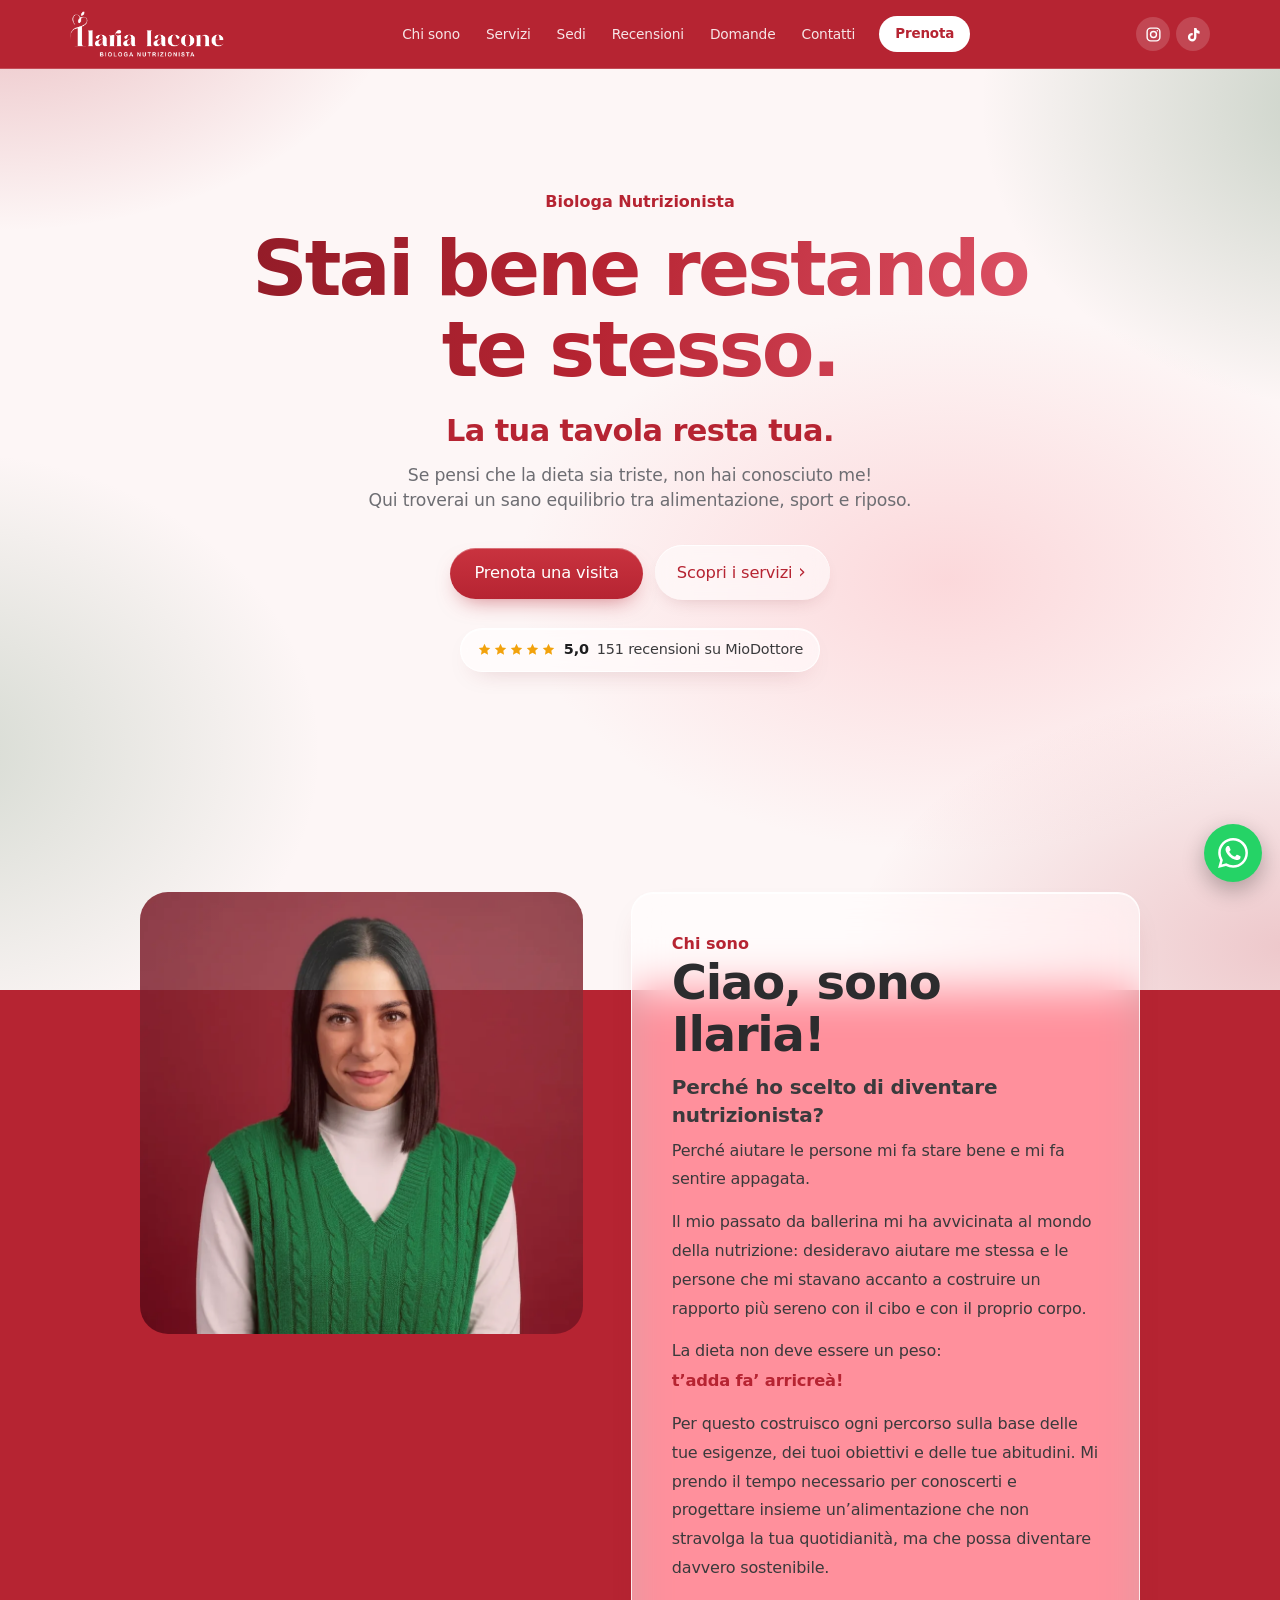
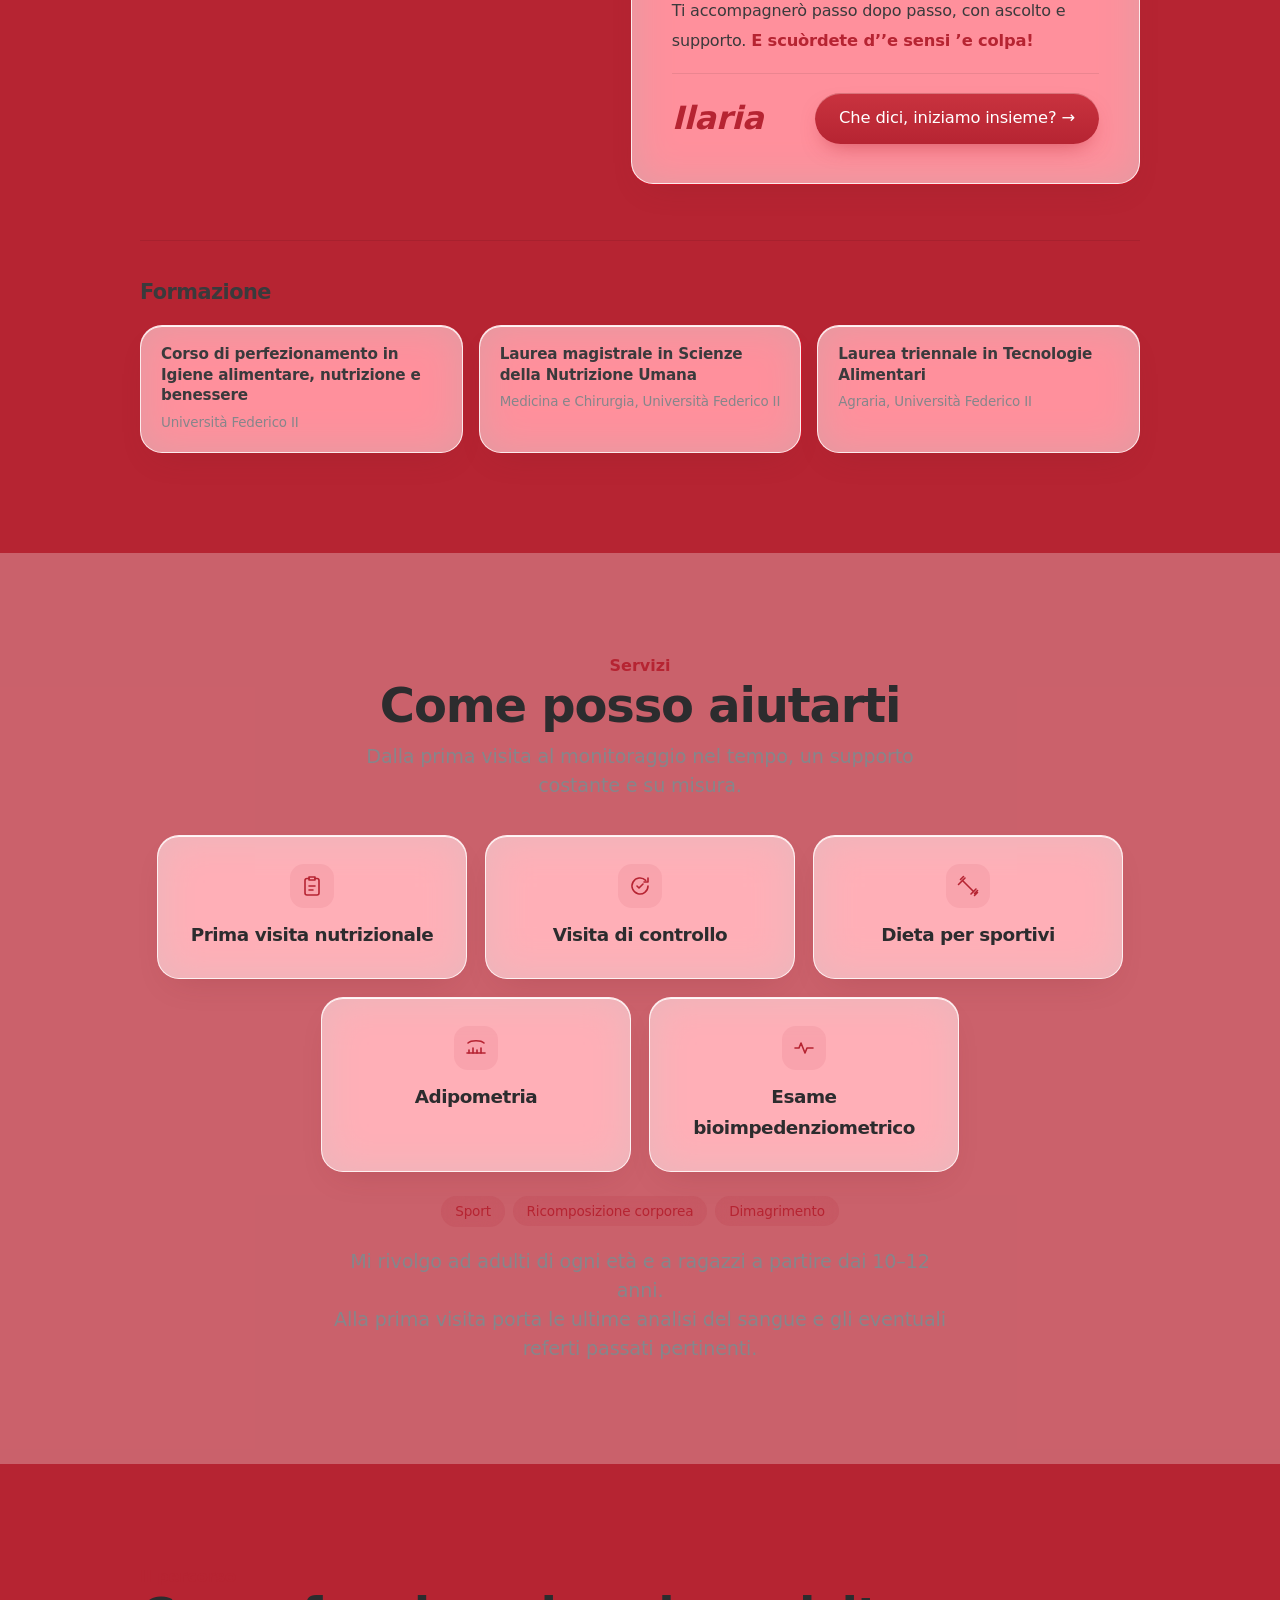
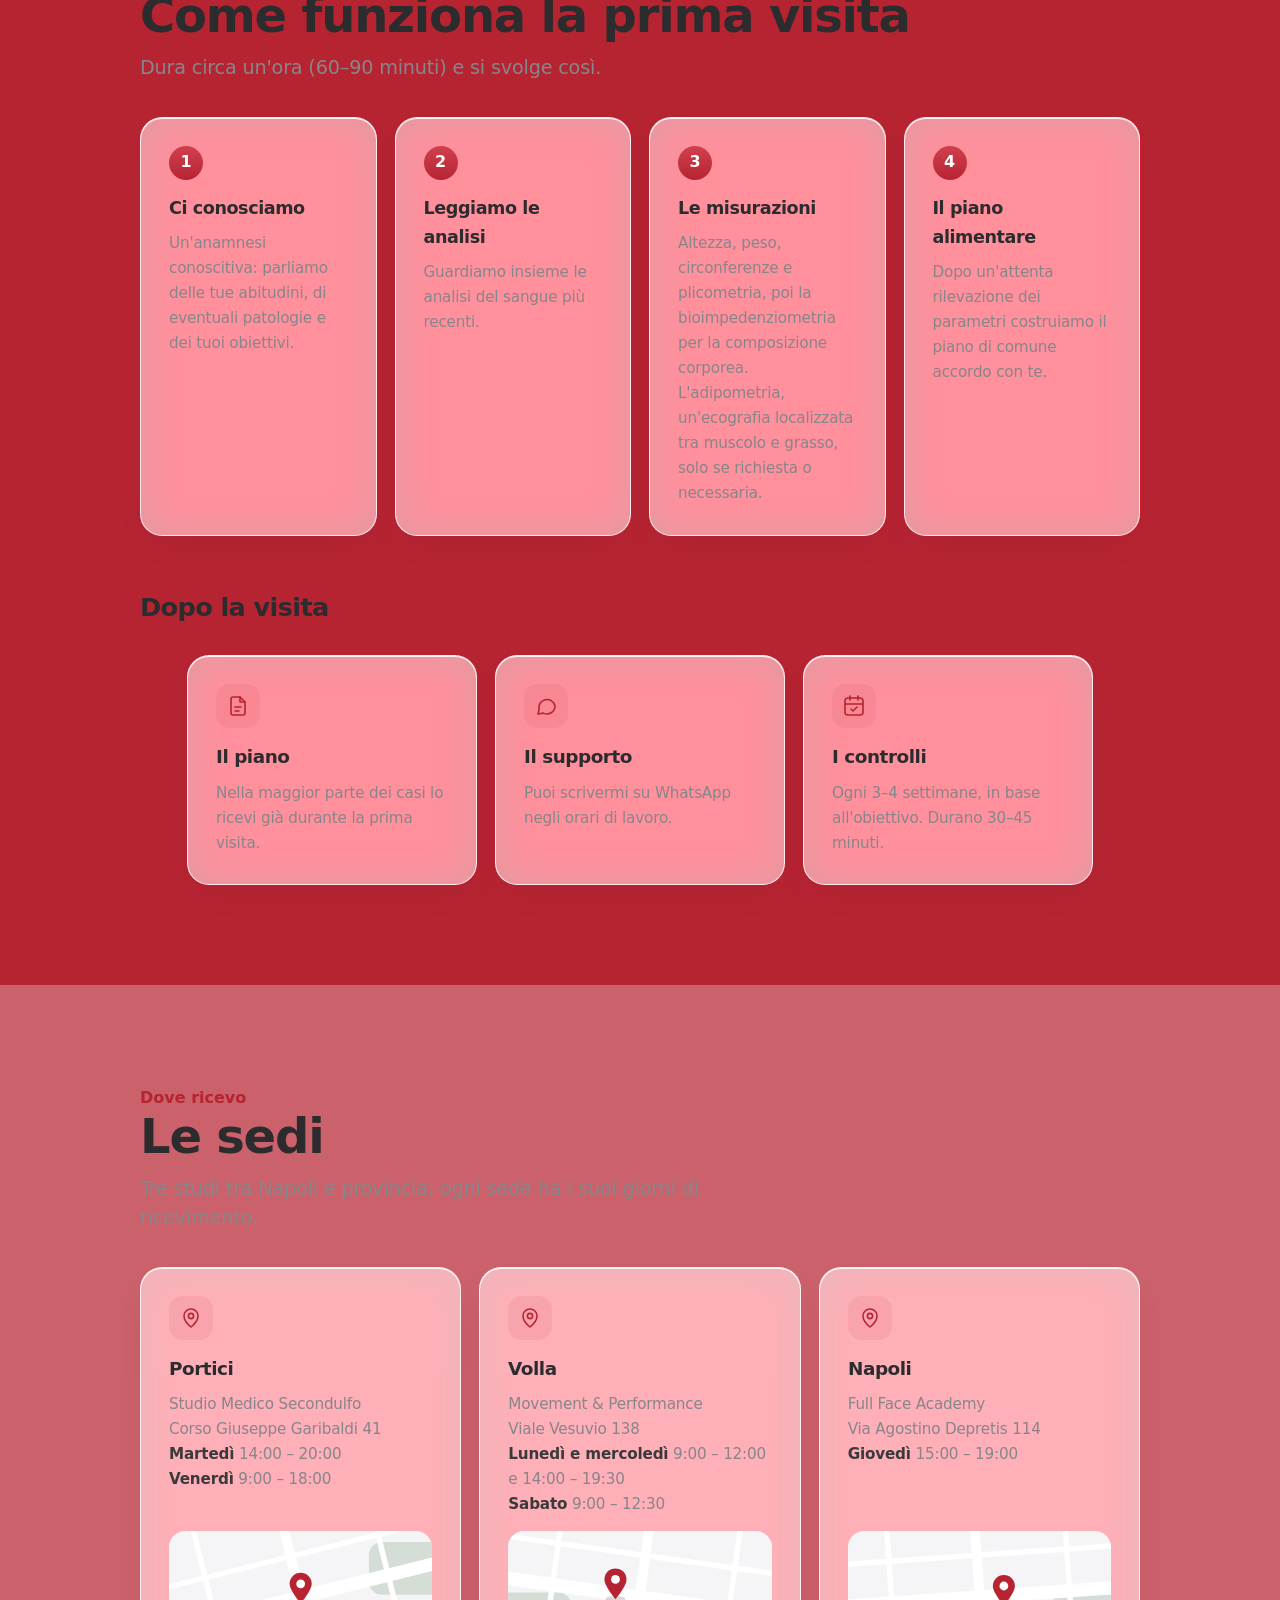
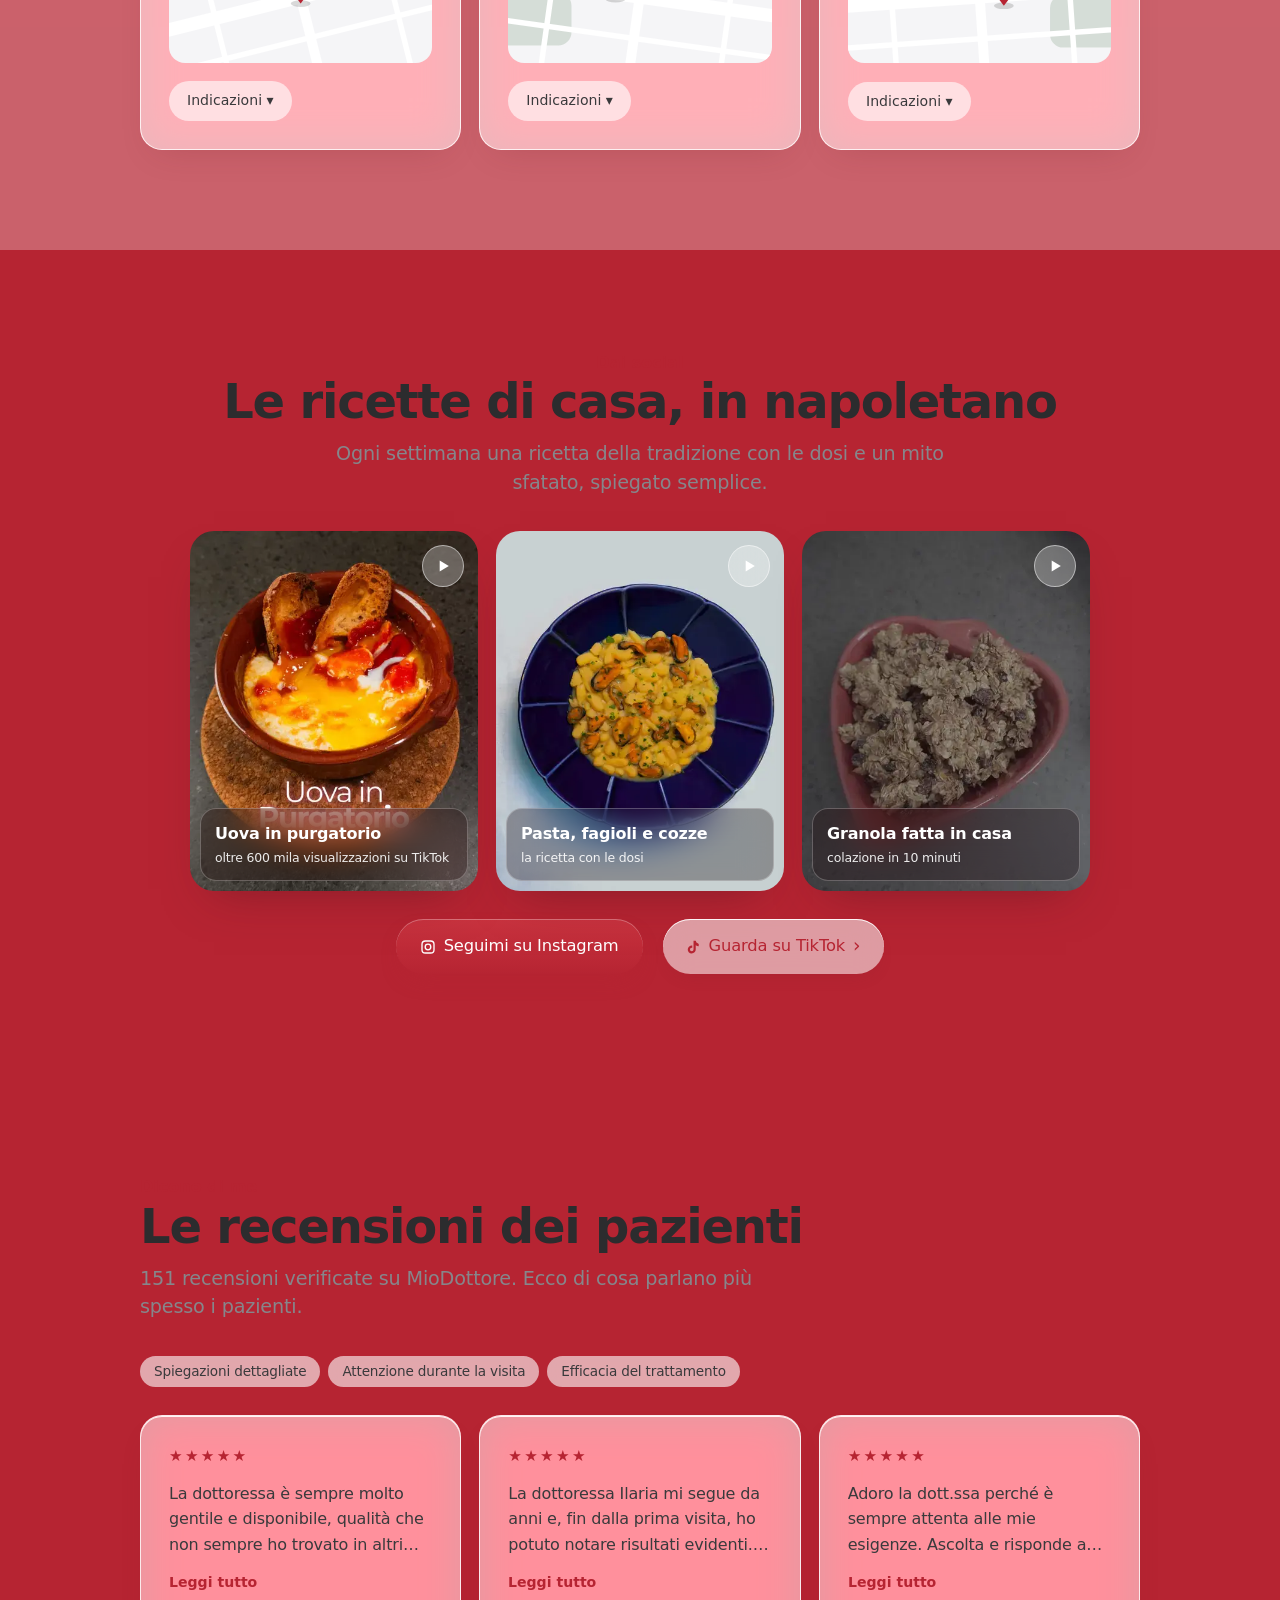
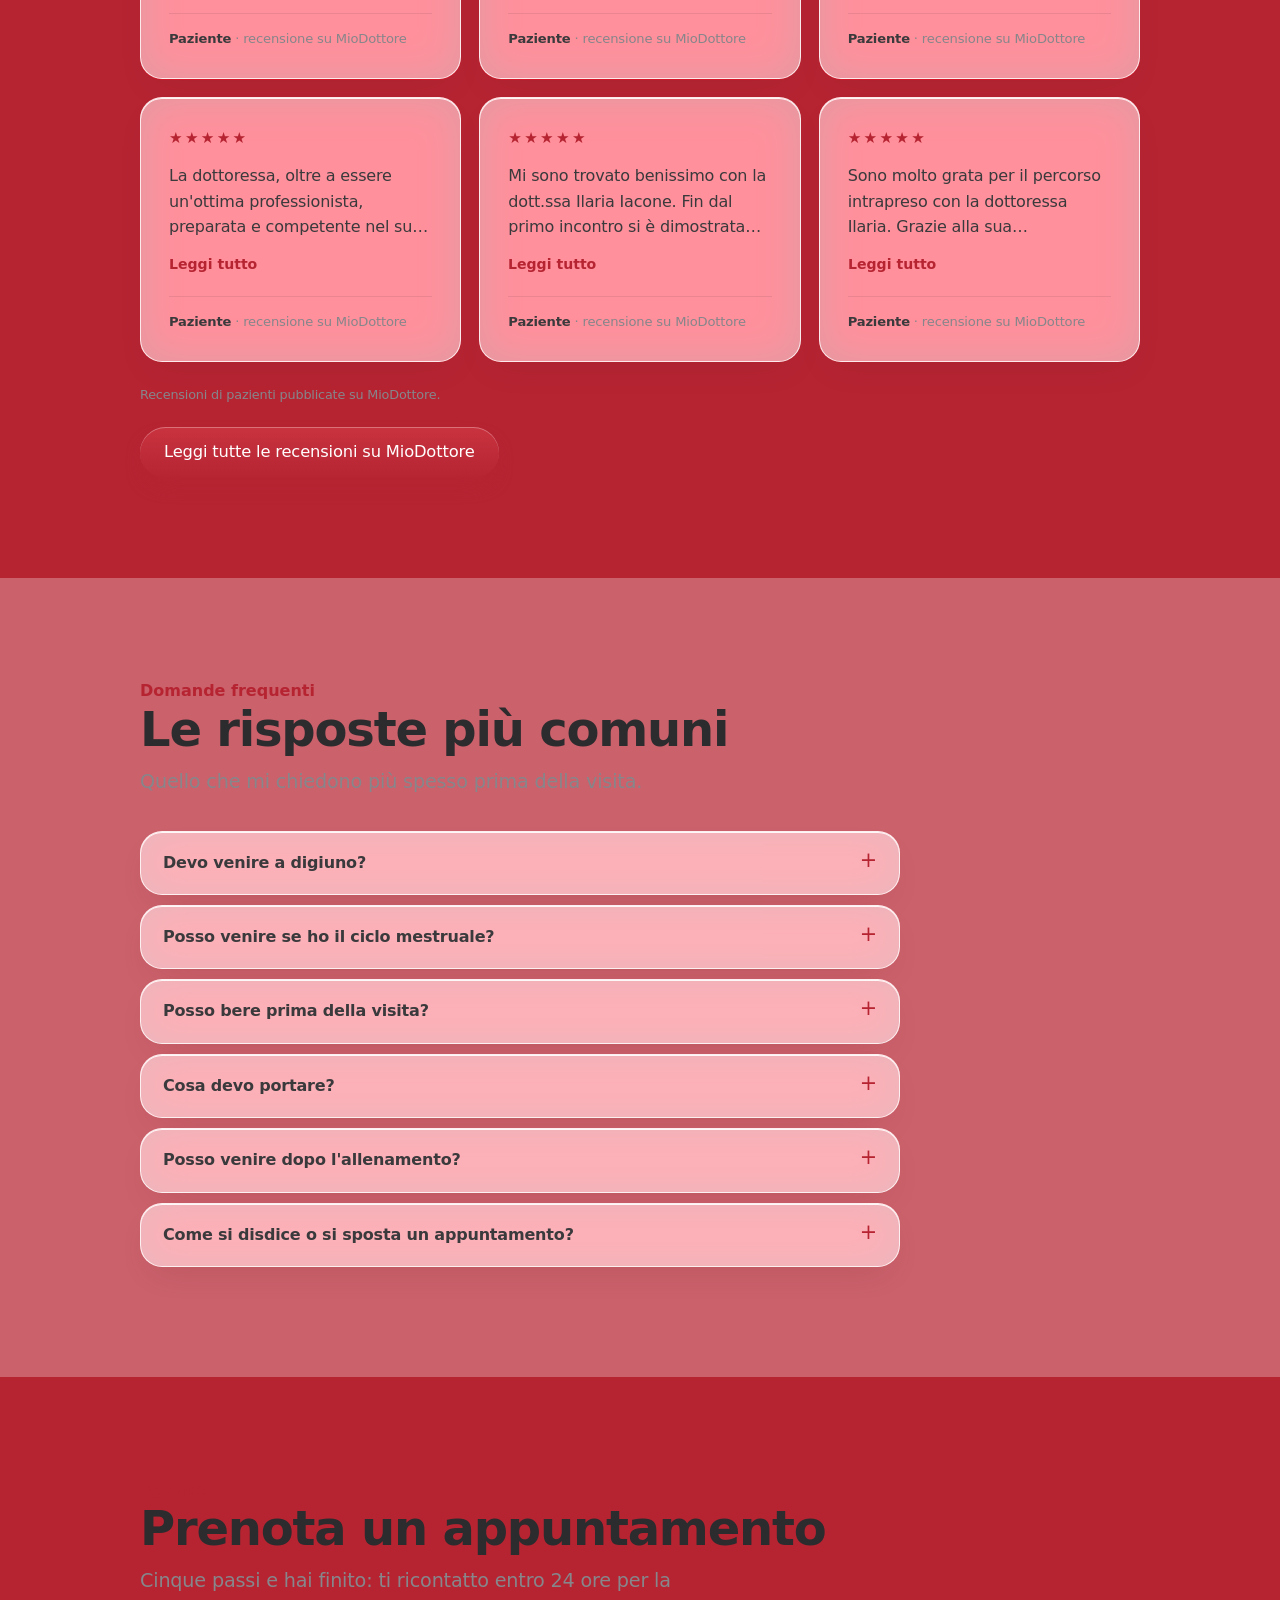
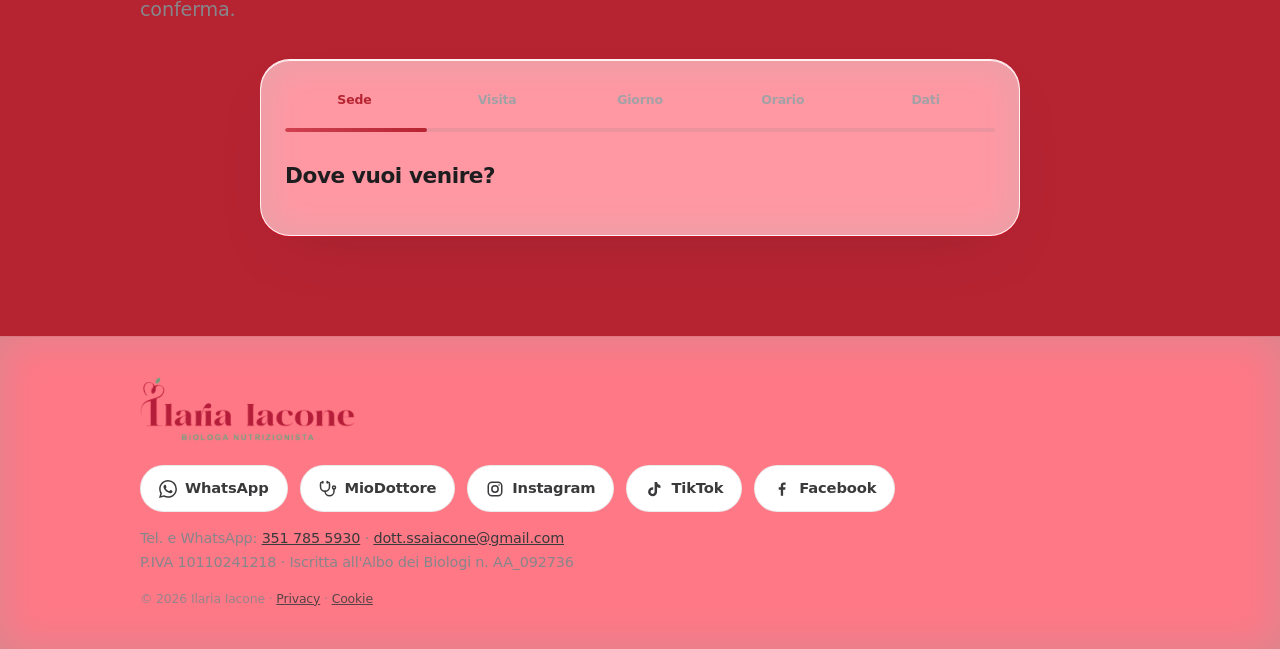
==== commit 4821d4eb: "Pronto per andare online: striscia 'anteprima' solo sugli indirizzi di prova, sito indicizzabile, li" ====
--- a/index.html
+++ b/index.html
@@ -1,7 +1,6 @@
 <!DOCTYPE html>
 <html lang="it">
 <head>
-<meta name="robots" content="noindex,nofollow">
 <meta charset="utf-8">
 <meta name="viewport" content="width=device-width, initial-scale=1, viewport-fit=cover">
 <title>Ilaria Iacone | Biologa Nutrizionista a Napoli e Portici</title>
@@ -447,7 +446,7 @@
 <script type="application/ld+json">{"@context": "https://schema.org", "@type": "FAQPage", "mainEntity": [{"@type": "Question", "name": "Devo venire a digiuno?", "acceptedAnswer": {"@type": "Answer", "text": "È preferibile concludere il pasto almeno 2 ore prima della visita, oppure fare un pasto più leggero del solito."}}, {"@type": "Question", "name": "Posso venire se ho il ciclo mestruale?", "acceptedAnswer": {"@type": "Answer", "text": "Certo, ne terremo conto. Se ti rende più tranquilla, puoi spostare l'appuntamento entro le 24 ore precedenti alla visita."}}, {"@type": "Question", "name": "Posso bere prima della visita?", "acceptedAnswer": {"@type": "Answer", "text": "Assolutamente sì."}}, {"@type": "Question", "name": "Cosa devo portare?", "acceptedAnswer": {"@type": "Answer", "text": "Le analisi del sangue più recenti: sono attendibili fino a 6 mesi prima, altrimenti è meglio rifarle."}}, {"@type": "Question", "name": "Posso venire dopo l'allenamento?", "acceptedAnswer": {"@type": "Answer", "text": "Devono passare almeno 12 ore."}}, {"@type": "Question", "name": "Come si disdice o si sposta un appuntamento?", "acceptedAnswer": {"@type": "Answer", "text": "Si può prenotare e disdire fino a 24 ore prima della visita, scrivendomi su WhatsApp."}}]}</script>
 </head>
 <body>
-<div style="position:fixed;left:0;right:0;bottom:0;z-index:9999;background:#e8913a;color:#fff;text-align:center;font:600 12px/1.2 -apple-system,Helvetica,Arial,sans-serif;padding:6px 10px">Copia di prova · le prenotazioni vanno nell’agenda nuova (Supabase), non in quella vera</div>
+<script>if(/\.pages\.dev$/.test(location.hostname))document.write('<div style="position:fixed;left:0;right:0;bottom:0;z-index:9999;background:#e8913a;color:#fff;text-align:center;font:600 12px/1.2 -apple-system,Helvetica,Arial,sans-serif;padding:6px 10px">Anteprima delle modifiche · il sito vero è www.nutrizionistaiacone.it</div>')</script>
 <header><div class="wrap"><a class="brand" href="#top" aria-label="Ilaria Iacone, Biologa Nutrizionista"><img class="logo-light" src="img/logo.webp" alt="Ilaria Iacone · Biologa Nutrizionista" width="800" height="239"></a>
 <nav id="mainnav"><a href="#chi-sono">Chi sono</a><a href="#servizi">Servizi</a><a href="#sedi">Sedi</a><a href="#recensioni">Recensioni</a><a href="#faq">Domande</a><a href="#contatti">Contatti</a><a class="cta" href="#prenota">Prenota</a></nav><div class="hsoc"><a href="https://www.instagram.com/nutrizionistaiacone/" aria-label="Instagram" target="_blank" rel="noopener"><svg width="18" height="18" viewBox="0 0 24 24" fill="none" stroke="currentColor" stroke-width="2" stroke-linecap="round" stroke-linejoin="round" aria-hidden="true"><rect x="3" y="3" width="18" height="18" rx="5"/><circle cx="12" cy="12" r="4.2"/><circle cx="17.4" cy="6.6" r="1" fill="currentColor" stroke="none"/></svg></a><a href="https://www.tiktok.com/@nutrizionistaiacone?_r=1&amp;_t=ZN-9AFVOFIqnLS" aria-label="TikTok" target="_blank" rel="noopener"><svg width="18" height="18" viewBox="0 0 24 24" fill="currentColor" aria-hidden="true"><path d="M19.6 6.8a4.6 4.6 0 0 1-3.5-4.1h-3.3v13.1a2.7 2.7 0 1 1-2.7-2.7c.3 0 .6 0 .8.1V9.8a6 6 0 1 0 5.2 5.9V9.4a7.8 7.8 0 0 0 4.5 1.4V7.5a4.6 4.6 0 0 1-1-.7z"/></svg></a></div><button class="burger" type="button" aria-label="Apri il menu" aria-expanded="false" aria-controls="mainnav"><span></span></button></div></header>
 
@@ -676,7 +675,7 @@
 
 <script>(function(){var h=document.querySelector("header");function f(){h.classList.toggle("hsm",window.scrollY>30)}window.addEventListener("scroll",f,{passive:true});f()})();</script><script src="https://cdn.jsdelivr.net/npm/@supabase/supabase-js@2.117.3/dist/umd/supabase.js"></script>
 <script>(function(){
-/* COPIA DI PROVA: prenota sull'agenda nuova (Supabase). Il sito vero usa ancora l'agenda Google. */
+/* prenotazioni: agenda su Supabase */
 var SB=supabase.createClient("https://afdpxhzxhfeumtjtfvui.supabase.co","sb_publishable_PlEfnhOIIYzjwciVxKUnSA_wSwMy-7o",{auth:{persistSession:false,autoRefreshToken:false}}),SLUG="ilaria-iacone",WA="393517855930";
 var SEDI=[{s:"Portici",n:"Studio Medico Secondulfo",g:[2,5],d:"martedì · venerdì"},{s:"Volla",n:"Movement & Performance",g:[1,3,6],d:"lunedì · mercoledì · sabato"},{s:"Napoli",n:"Full Face Academy",g:[4],d:"giovedì"}];
 var TIPI=[
@@ -776,7 +775,6 @@
 function f(){if(!mp)return;var r=pr.getBoundingClientRect(),h=hero.getBoundingClientRect();mp.classList.toggle("on",h.bottom<80&&!(r.top<window.innerHeight&&r.bottom>0))}
 window.addEventListener("scroll",f,{passive:true});f();
 /* primi posti liberi, dall'agenda vera */
-var URL="https://script.google.com/macros/s/AKfycbw7WKsvPiN0_uy5awoiwJ2OD_GnftdAC7VvNghuCbbwYwIgeumOpLIsodJmaPiY3K_0aA/exec";
 var SEDE={1:"Volla",2:"Portici",3:"Volla",4:"Napoli",5:"Portici",6:"Volla"},DN=["domenica","lunedì","martedì","mercoledì","giovedì","venerdì","sabato"],DC=["dom","lun","mar","mer","gio","ven","sab"],MESI=["gennaio","febbraio","marzo","aprile","maggio","giugno","luglio","agosto","settembre","ottobre","novembre","dicembre"];
 function dt(k){var p=k.split("-");return new Date(+p[0],+p[1]-1,+p[2])}
 (window.bookSlots?window.bookSlots(60):Promise.reject()).then(function(sl){var out=[];
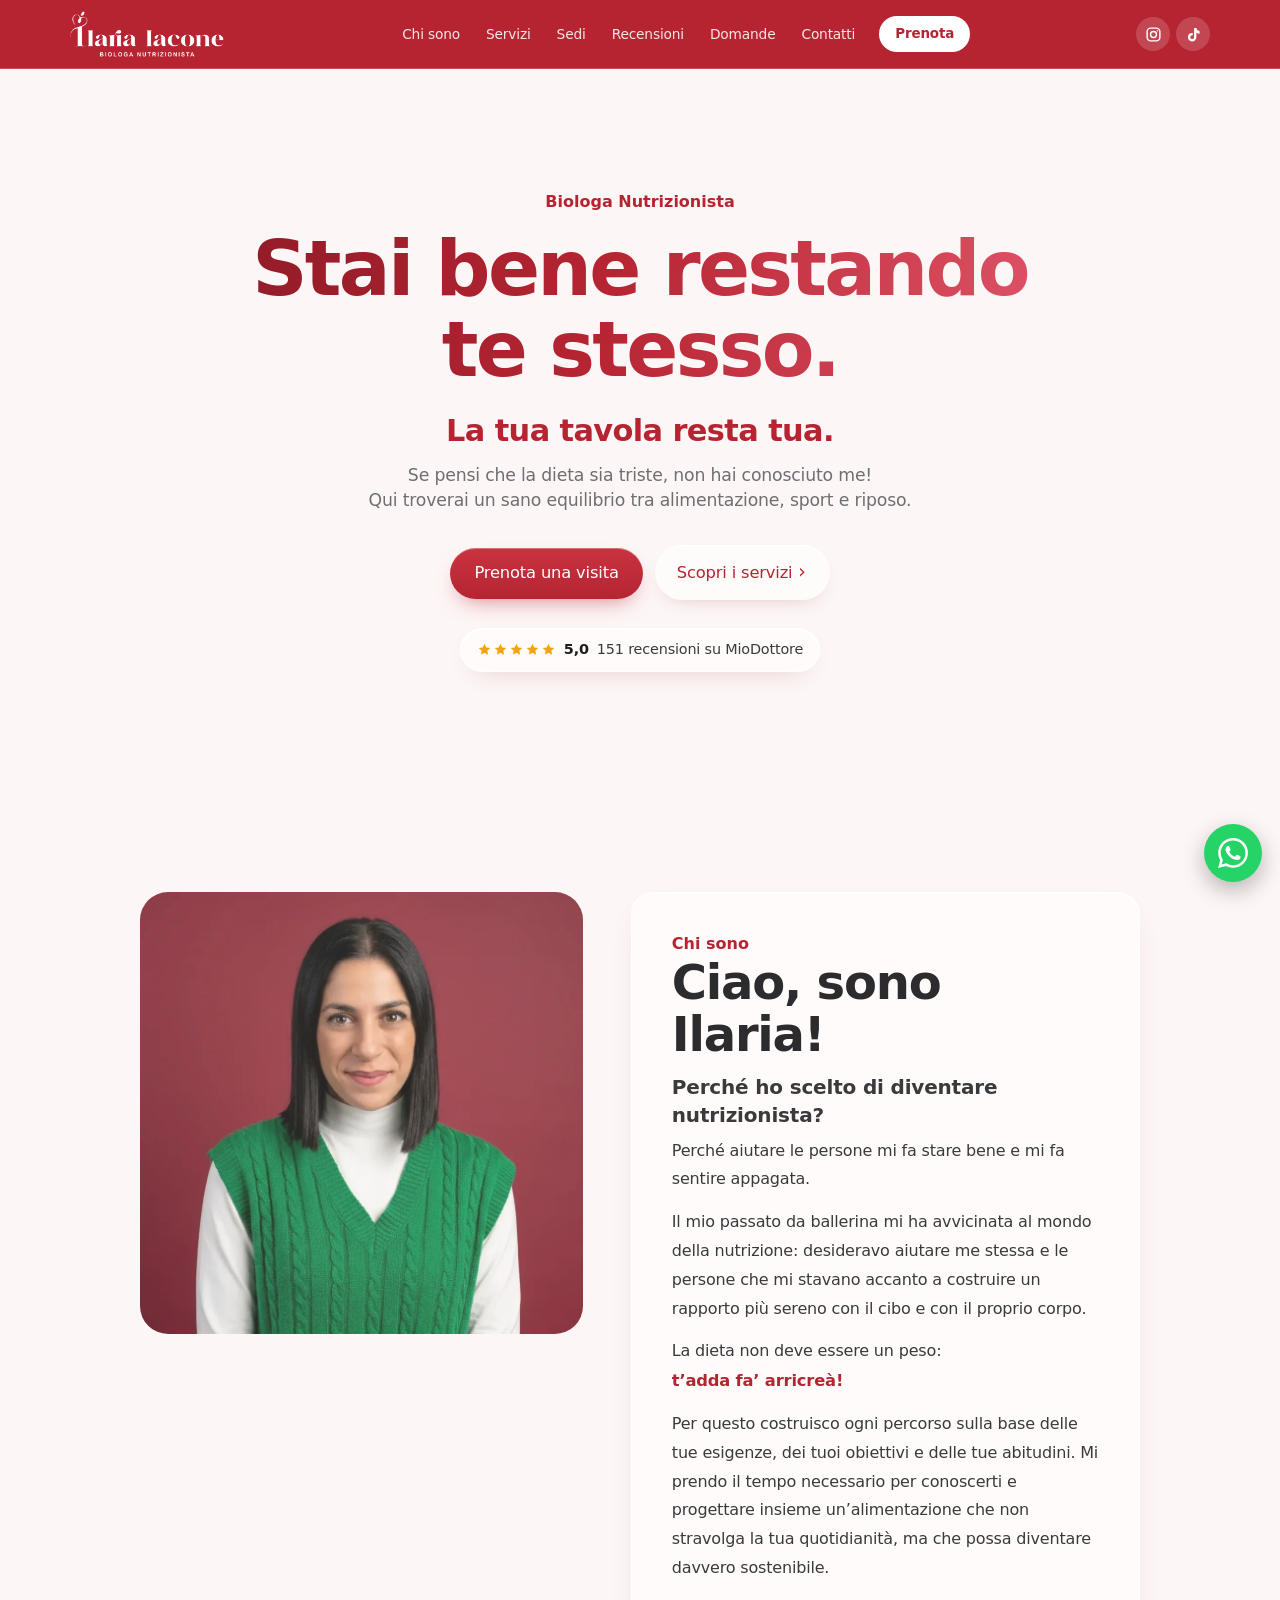
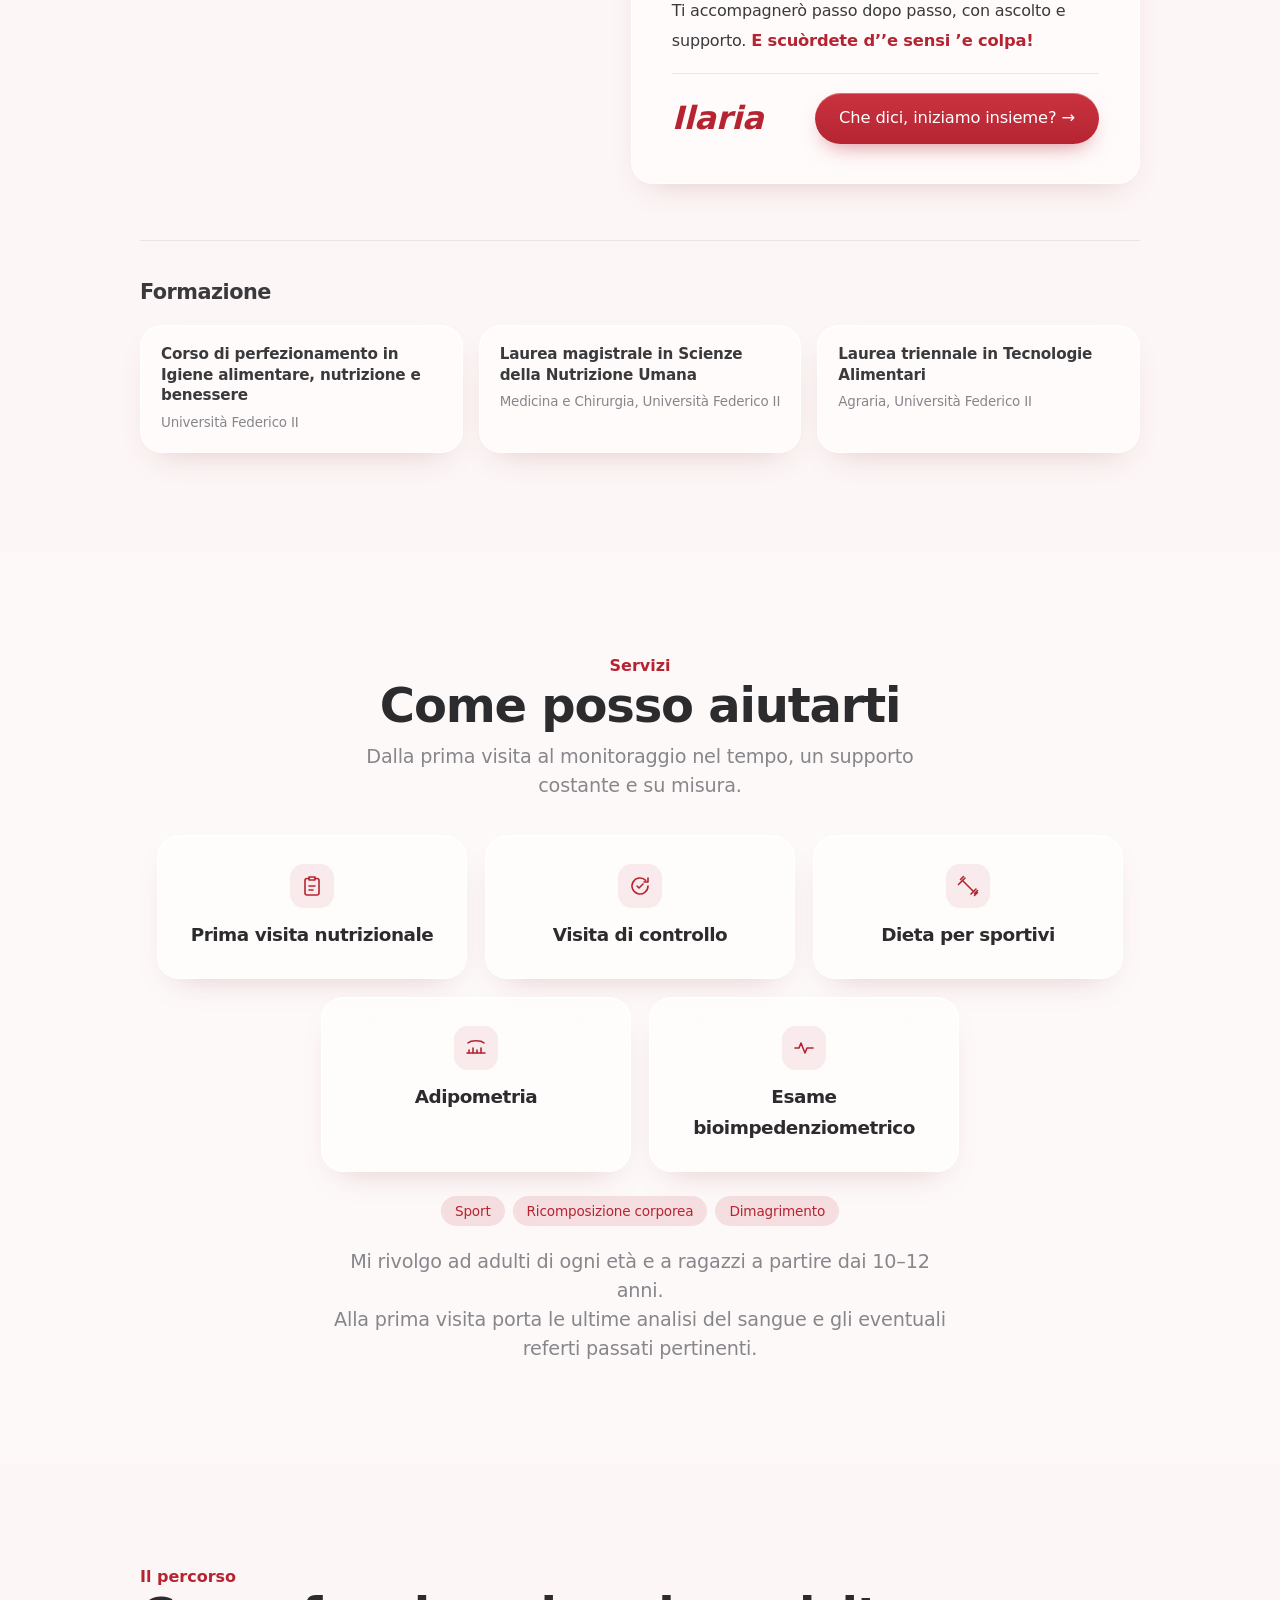
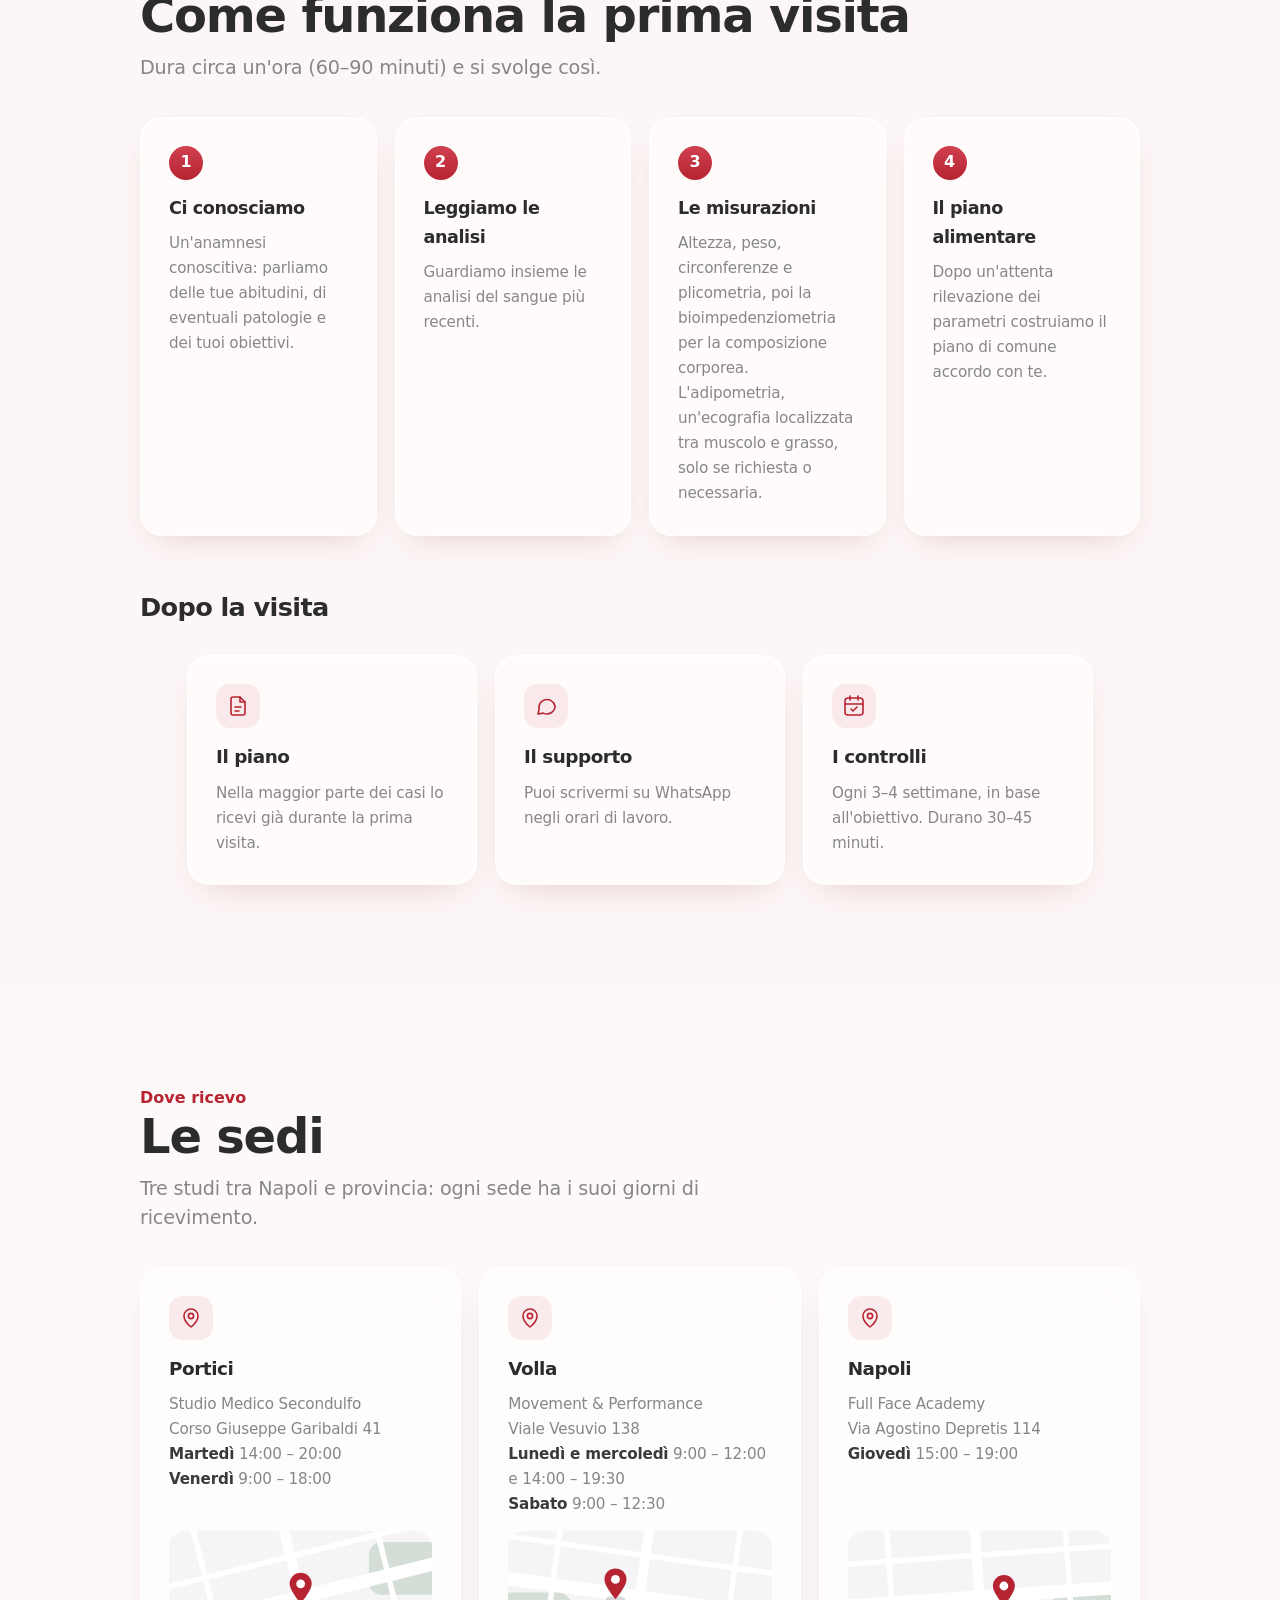
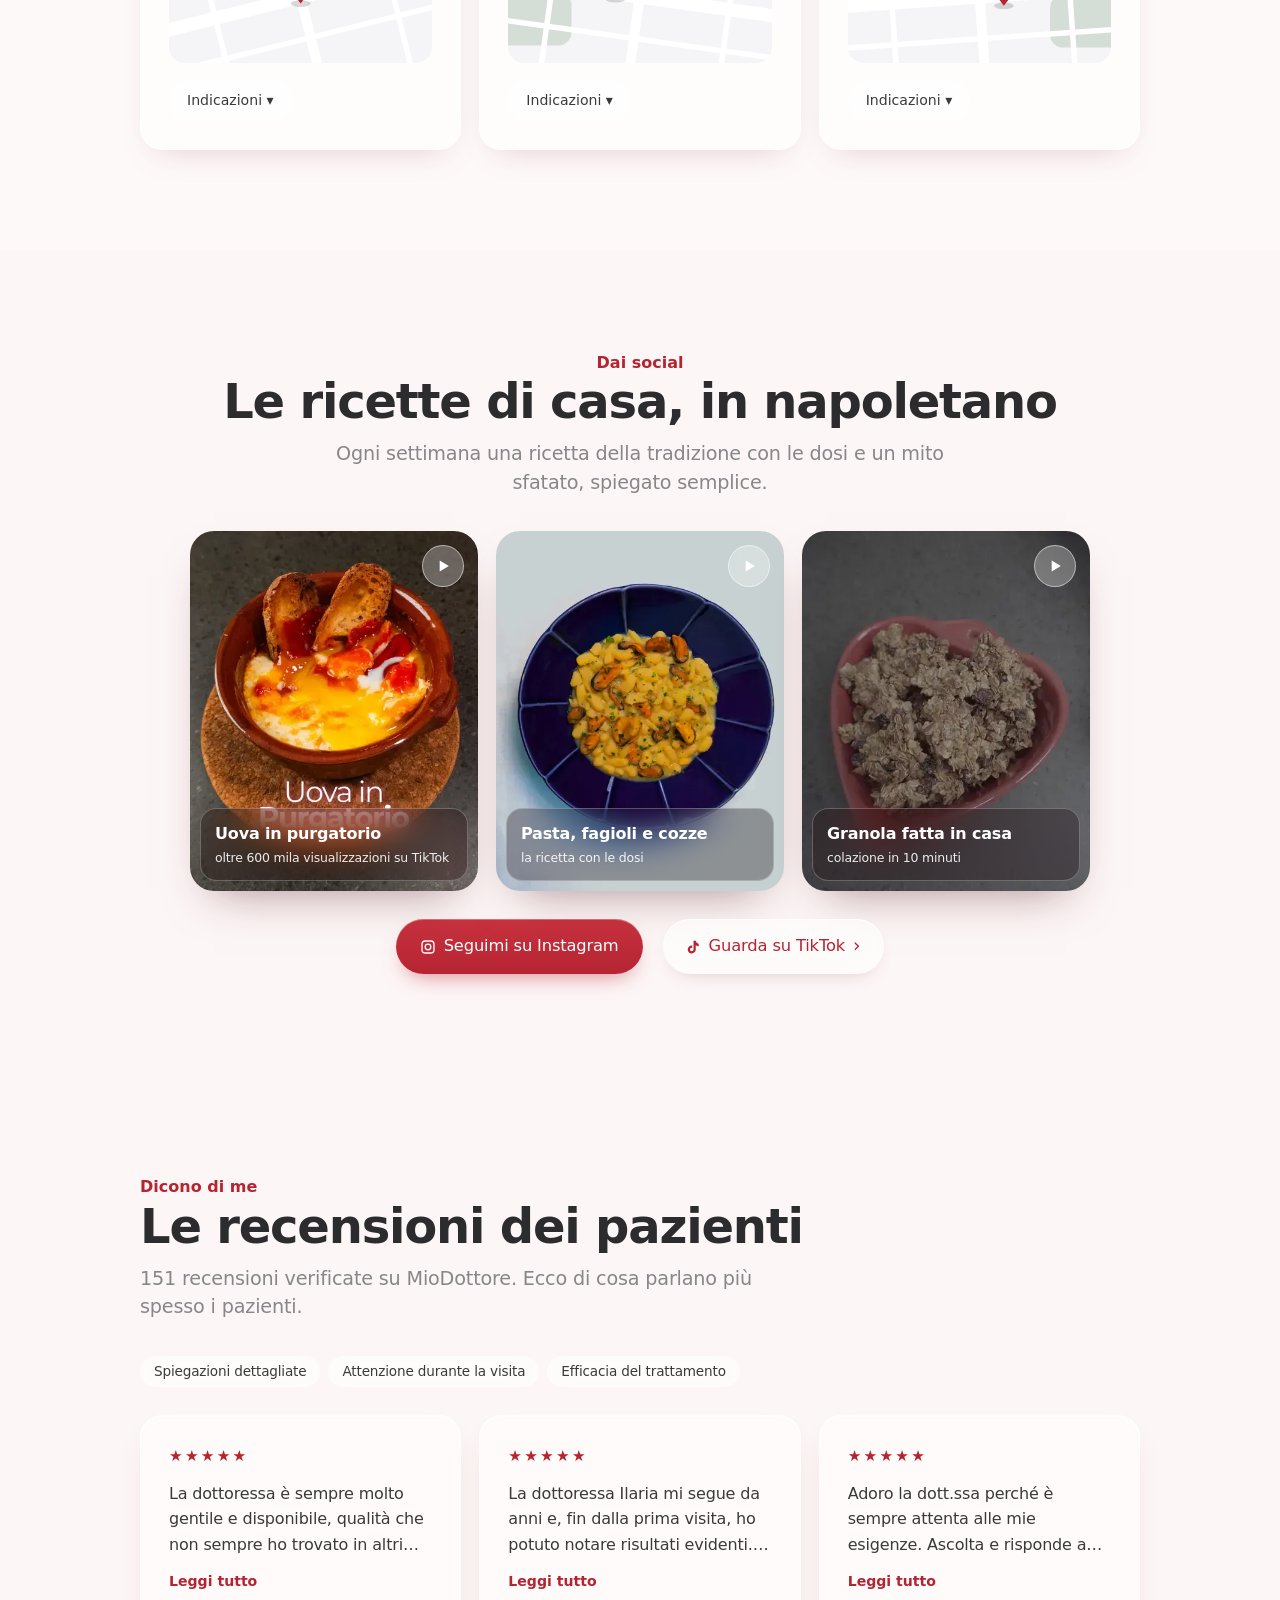
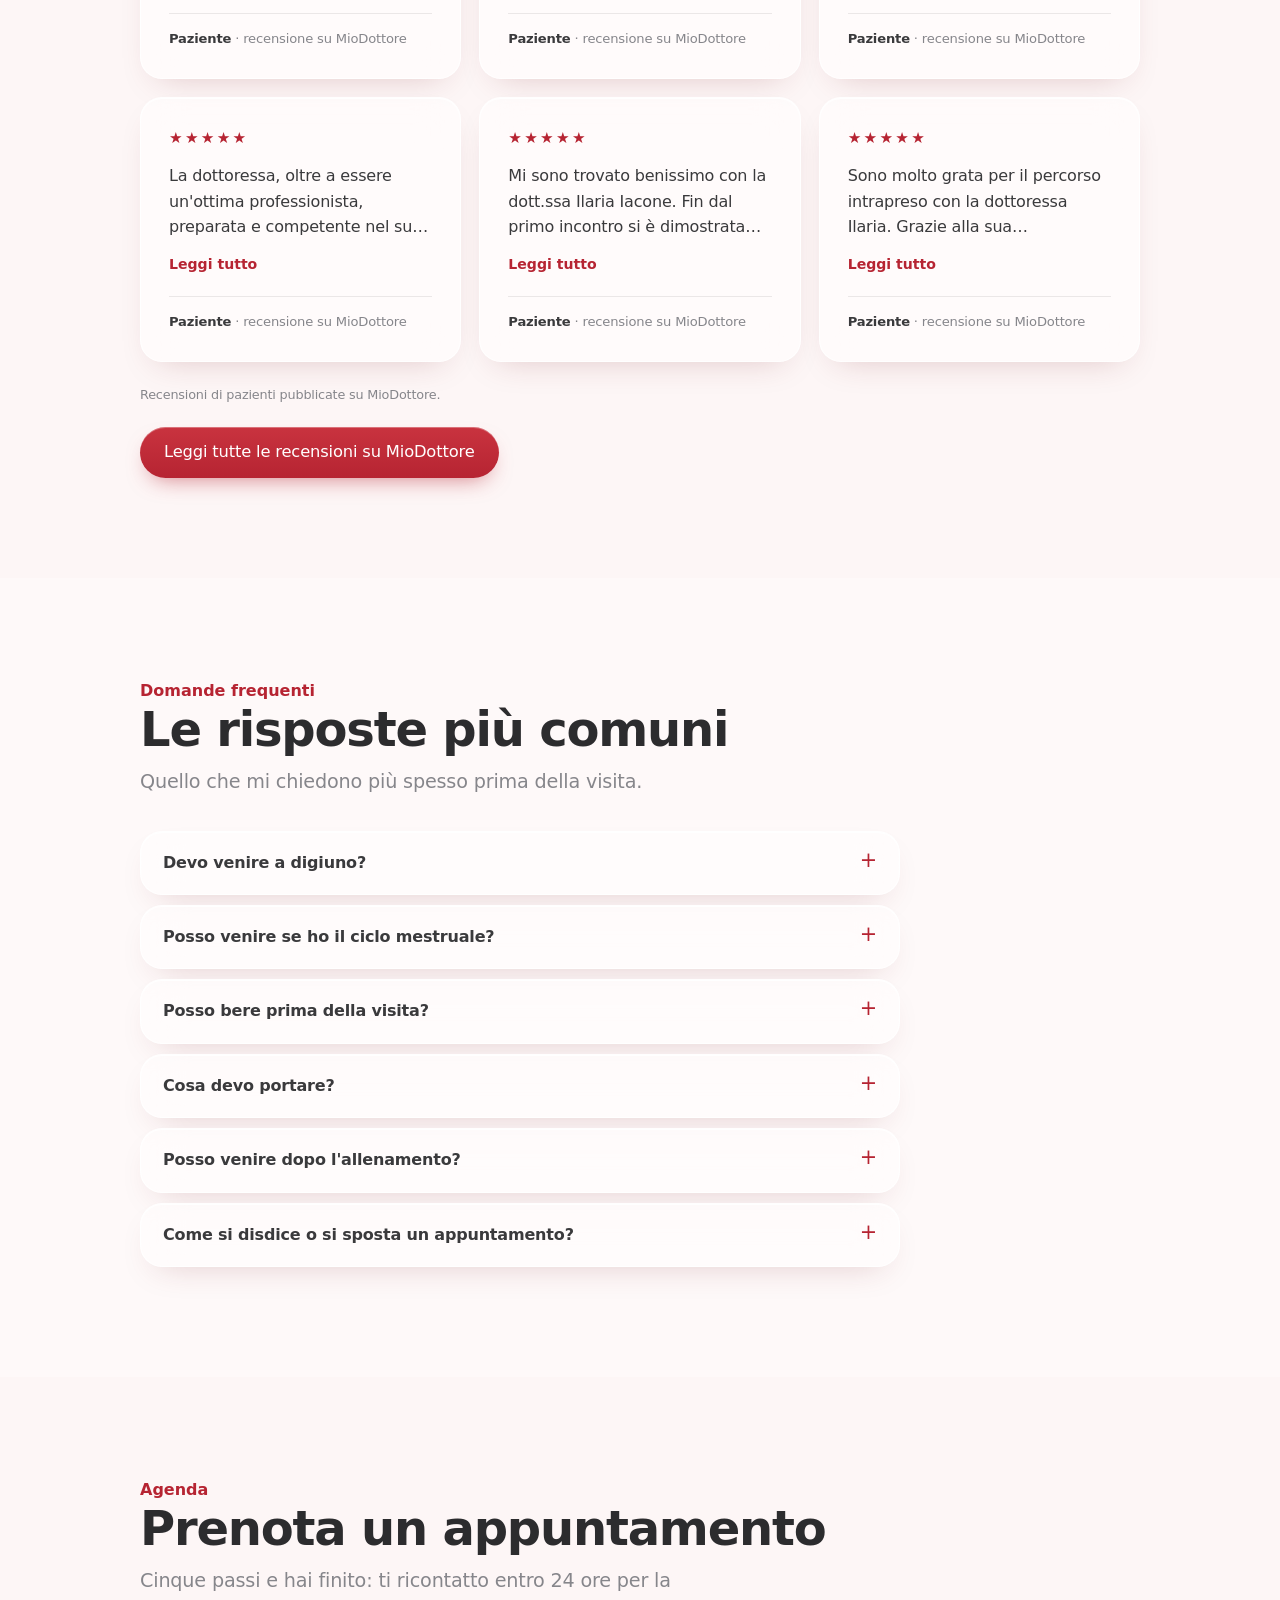
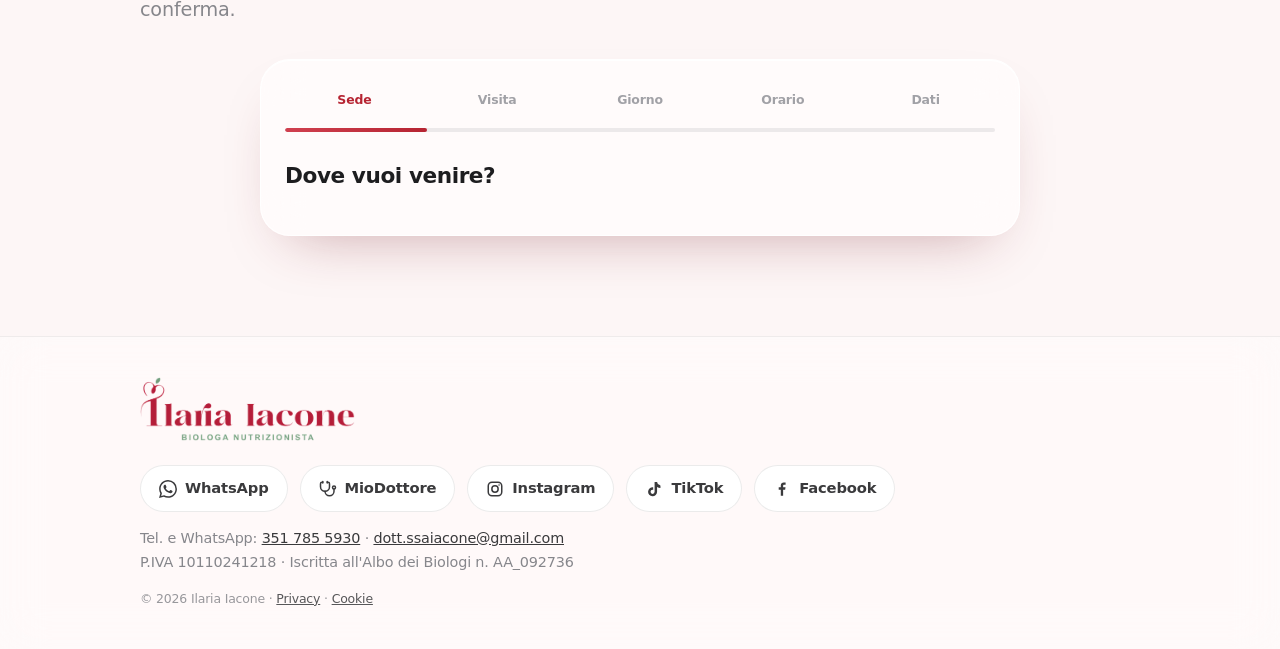
==== commit 470f1bae: "Computer: tolta la striscia rossa a destra (lo sfondo rosso dietro l'orario resta solo su iPhone) Co" ====
--- a/index.html
+++ b/index.html
@@ -320,9 +320,8 @@
 /* iPhone (Safari 26 colora la zona dell'orario con la barra fissa in alto) */
 @media(max-width:700px){header{position:fixed!important;left:0;right:0;top:0!important}body{padding-top:calc(58px + env(safe-area-inset-top,0px))}}
 /* Safari 26: la zona dell'orario prende il colore della pagina dietro -> rosso; il fondo chiaro lo disegna lo sfondo fisso */
-html{background:#B62432!important}
-body{background:transparent!important}
-body:before{background-color:#fdf6f6!important}
+@media(max-width:700px){html{background:#B62432!important}body{background:transparent!important}body:before{background-color:#fdf6f6!important}}
+@media(min-width:701px){html{background:#fdf6f6}}
 @media(max-width:700px){section{padding:34px 0!important}.hero{padding:40px 0 36px!important}#contatti{padding:28px 0!important}}
 @media(max-width:700px){body:before{top:env(safe-area-inset-top,0px)!important}header{-webkit-backdrop-filter:none!important;backdrop-filter:none!important}}
 
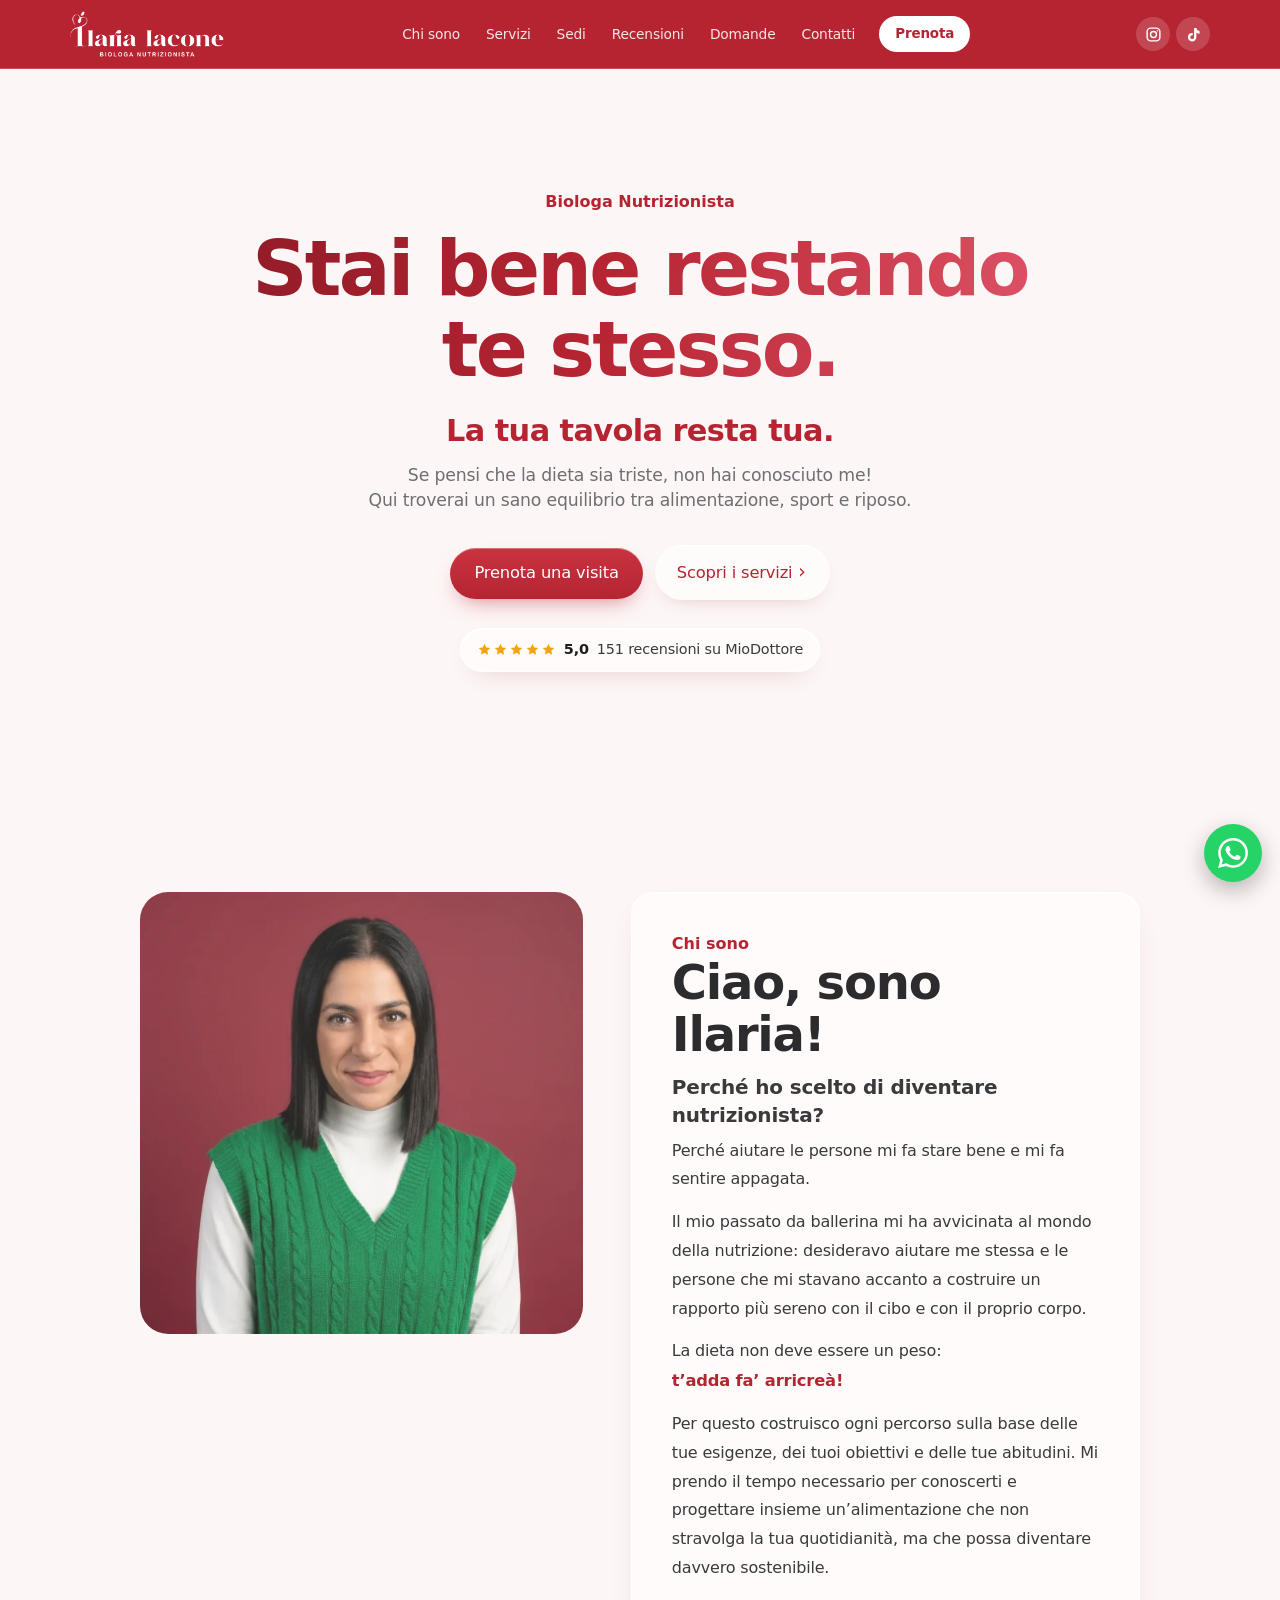
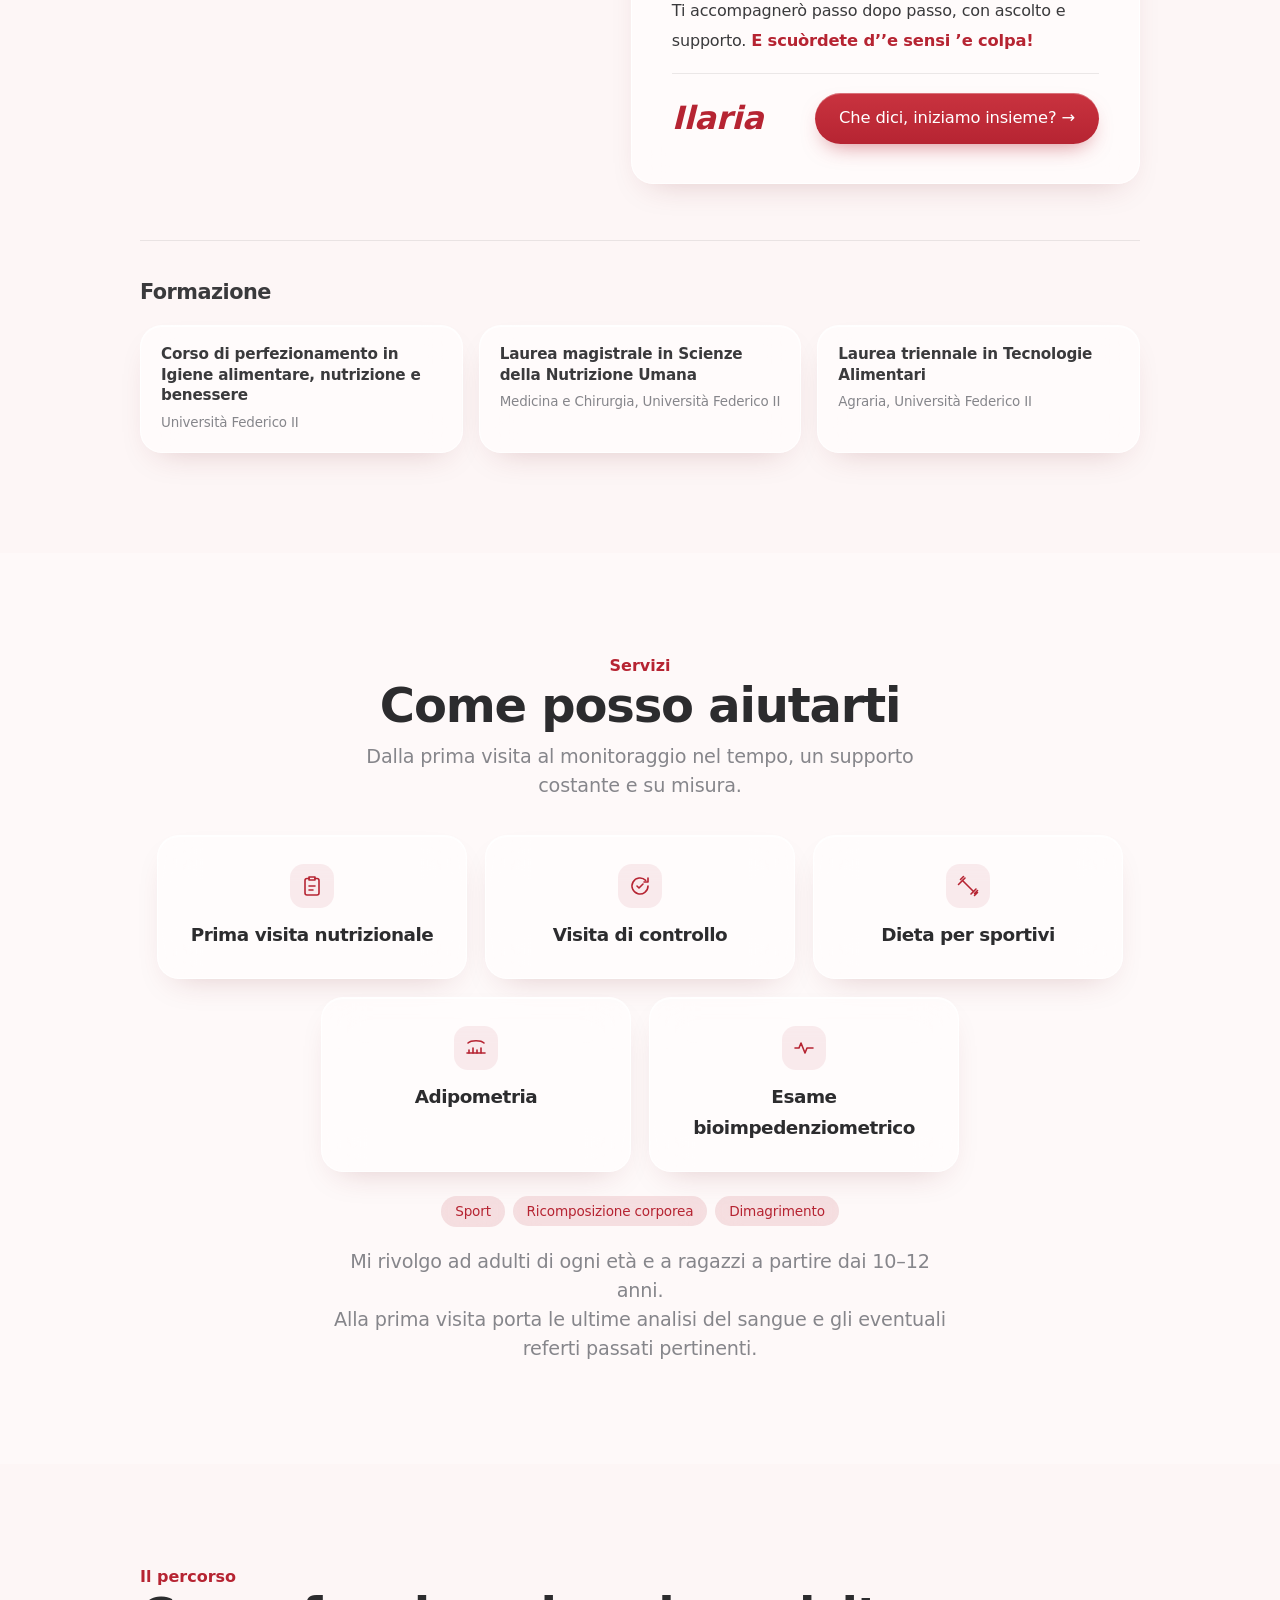
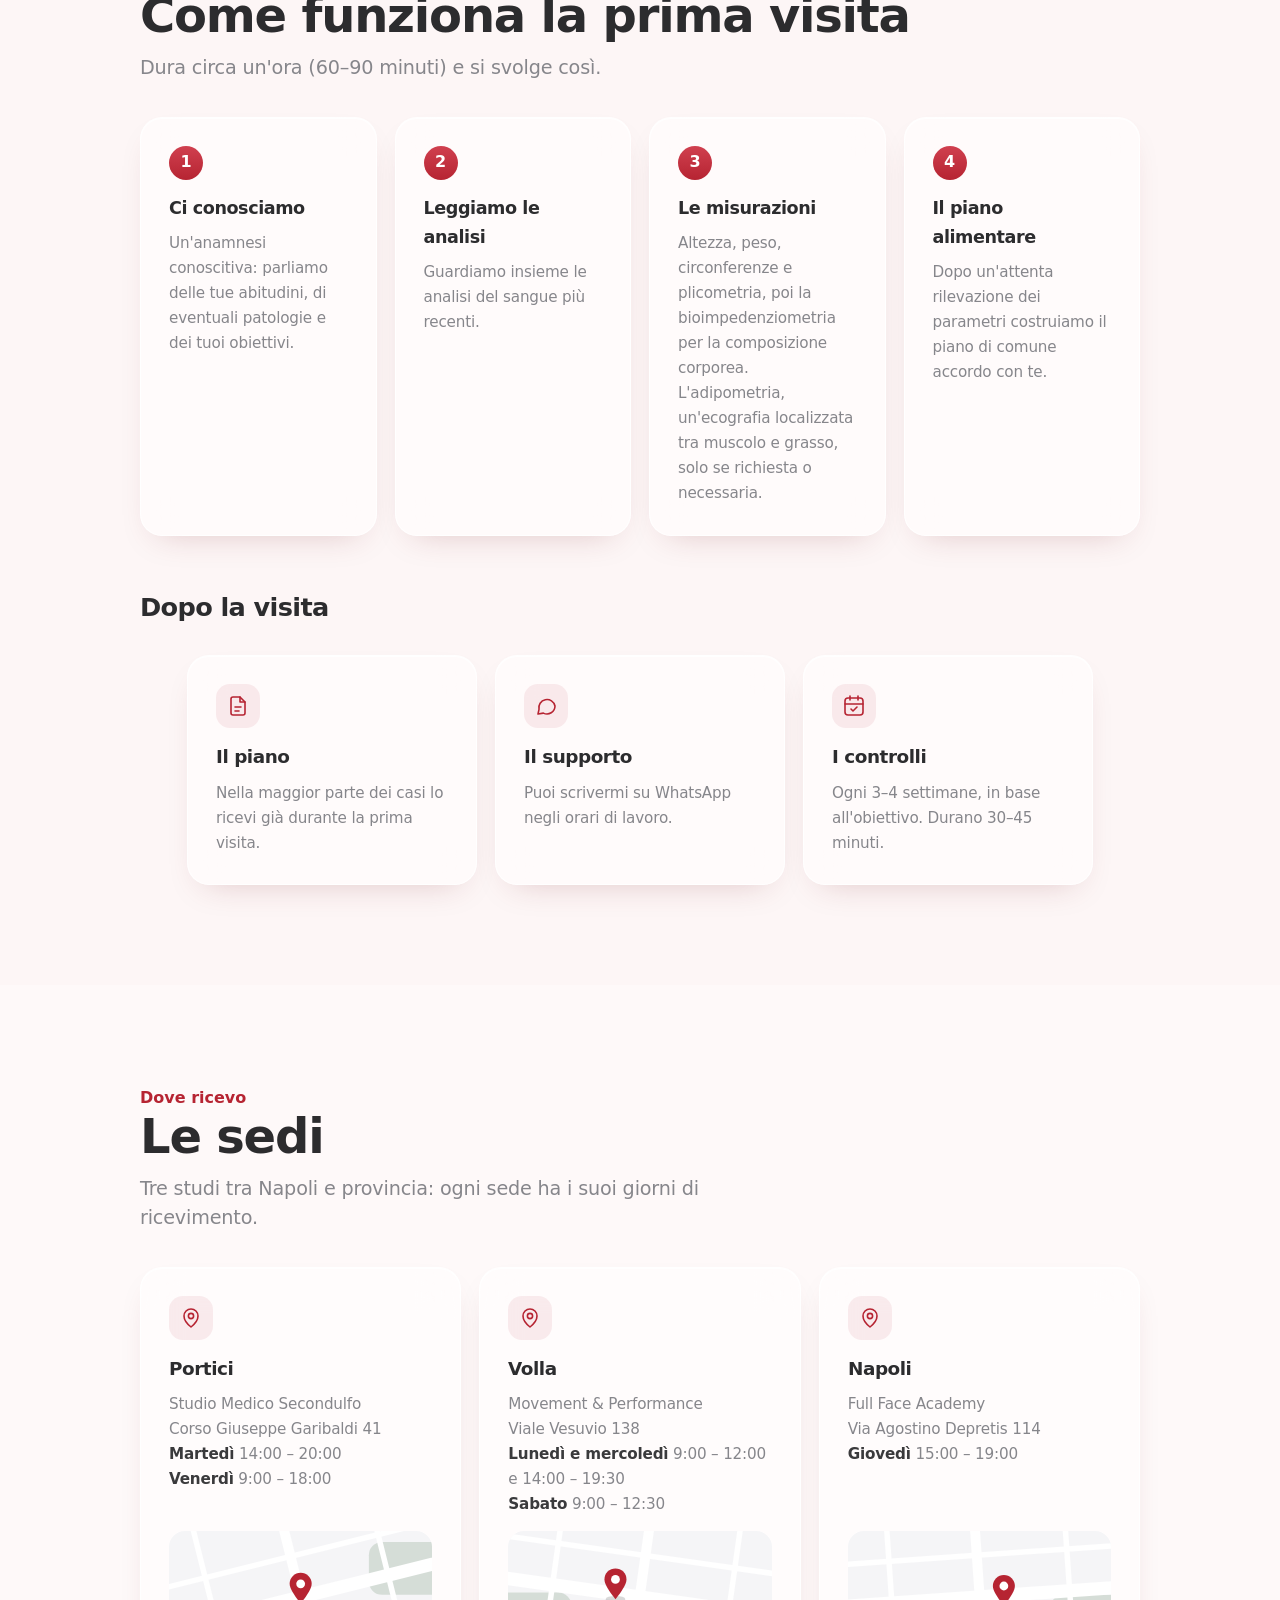
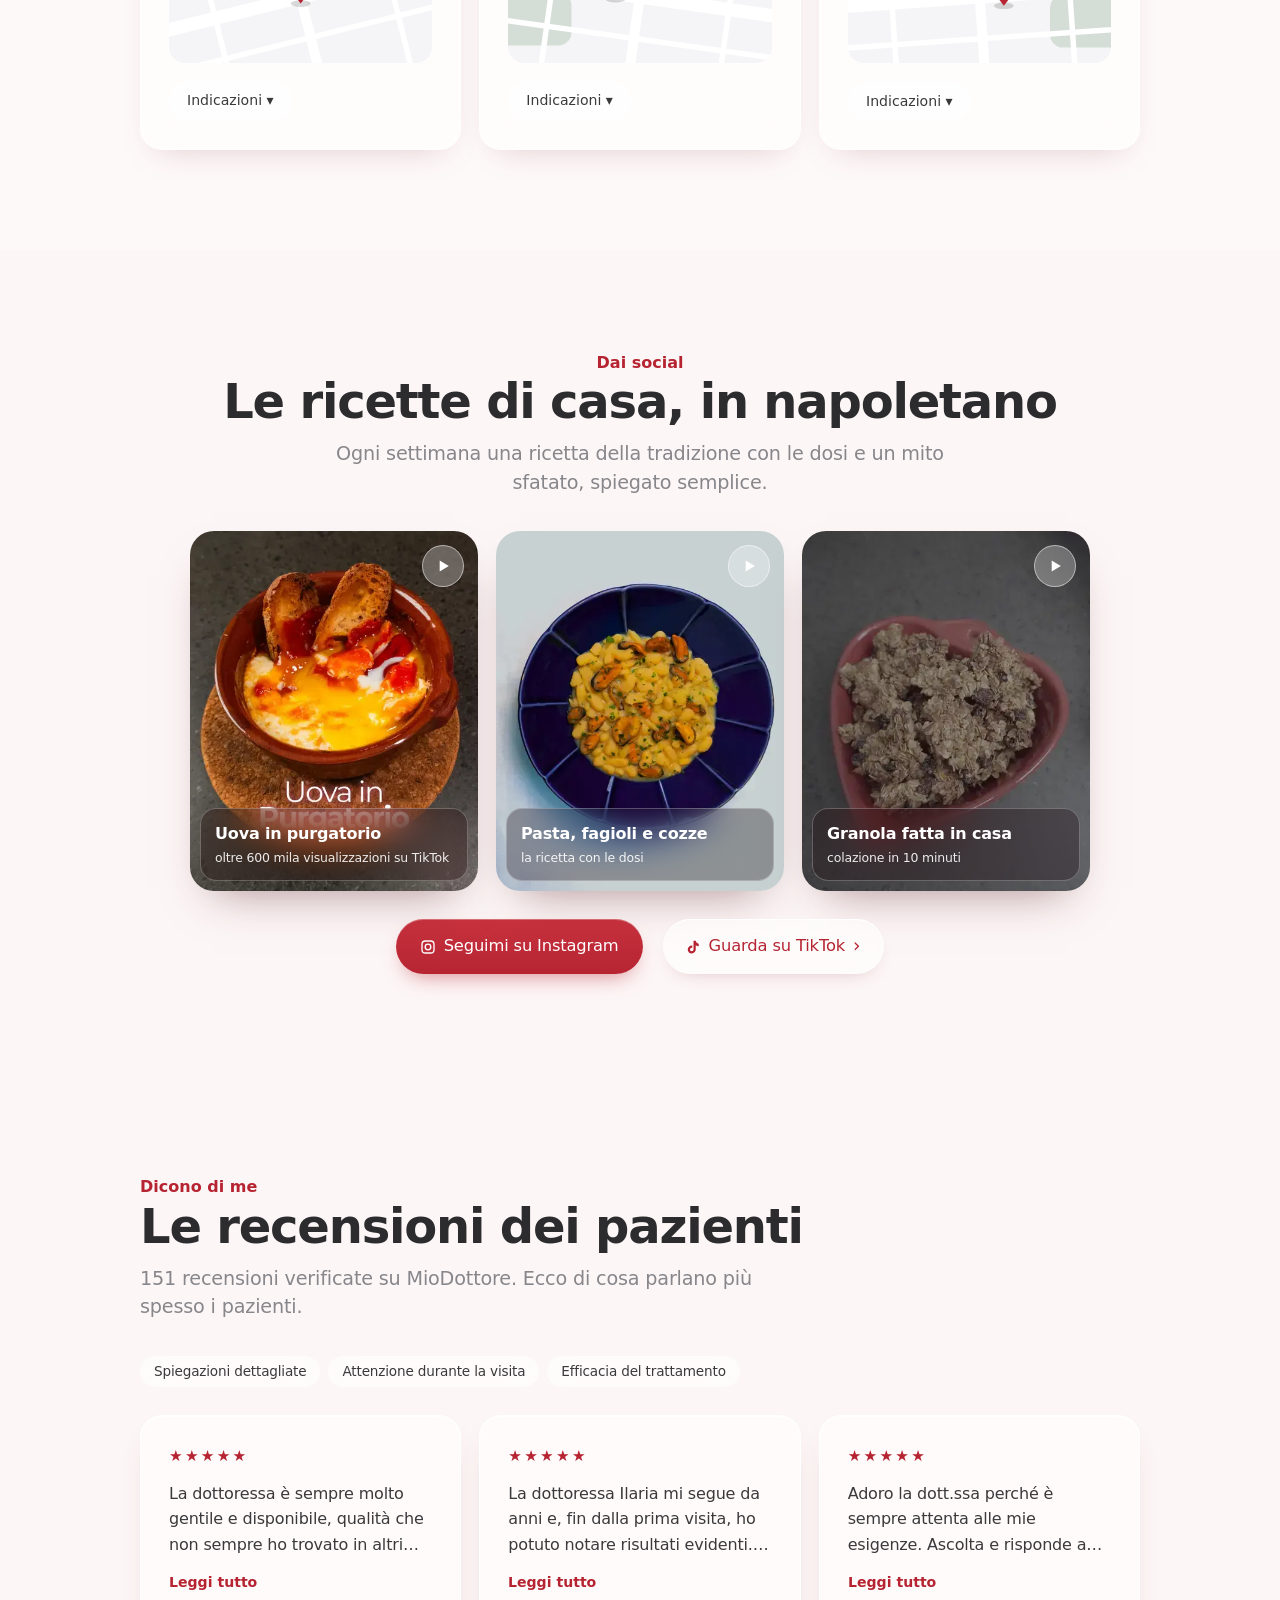
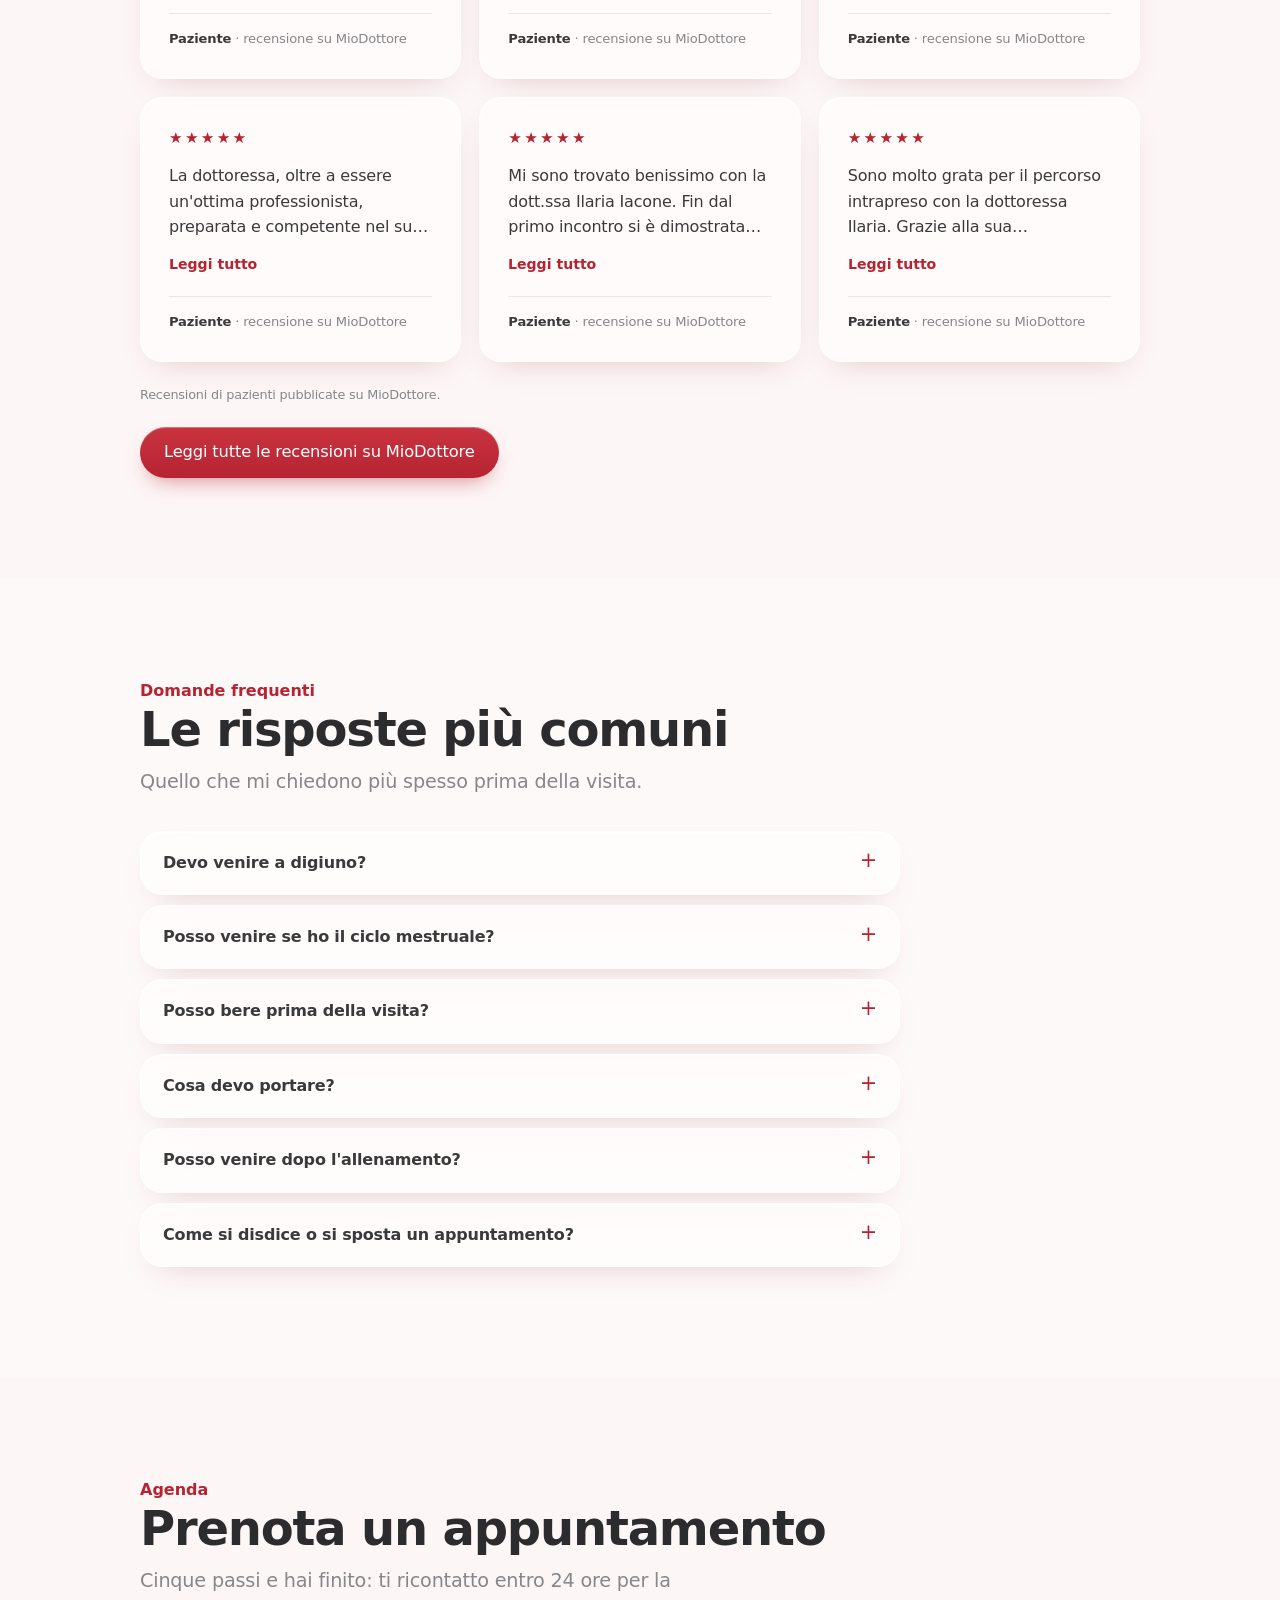
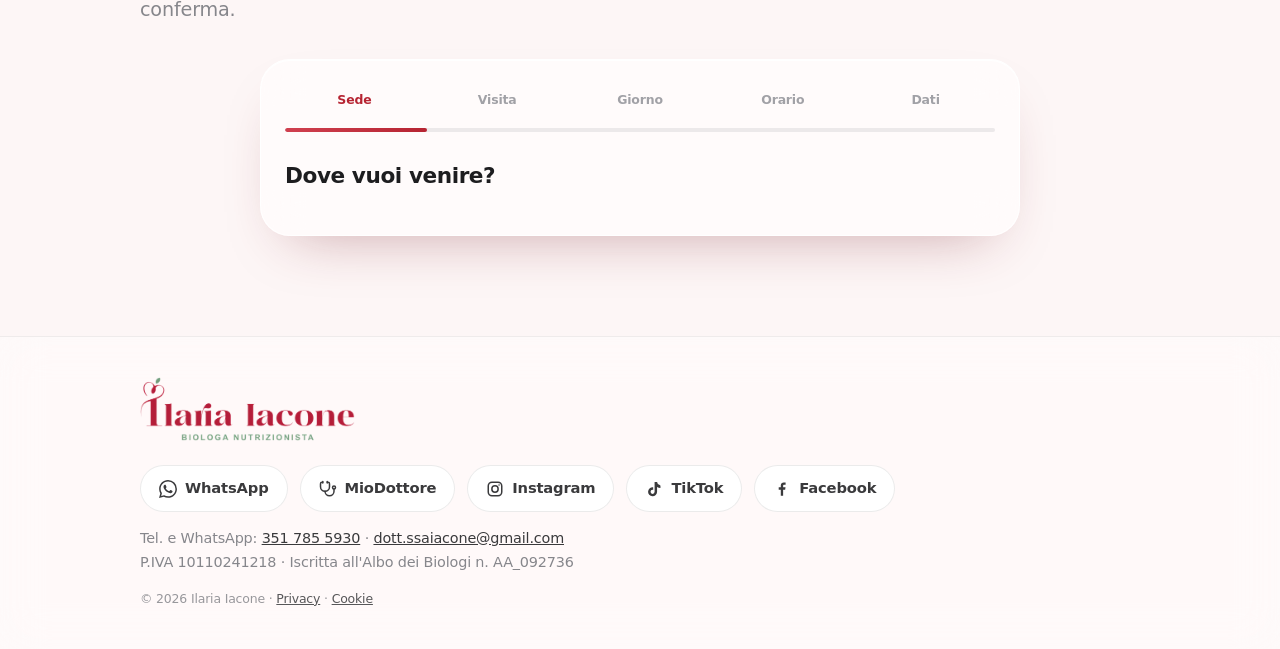
==== commit 3d4d4ef1: "Computer: barra di Safari trasparente (il colore rosso resta solo su iPhone) Co-Authored-By: Claude " ====
--- a/index.html
+++ b/index.html
@@ -5,7 +5,7 @@
 <meta name="viewport" content="width=device-width, initial-scale=1, viewport-fit=cover">
 <title>Ilaria Iacone | Biologa Nutrizionista a Napoli e Portici</title>
 <meta name="description" content="Ilaria Iacone, biologa nutrizionista a Portici, Volla e Napoli. Percorsi alimentari personalizzati: prenota online la tua visita.">
-<meta name="theme-color" content="#B62432"><meta name="apple-mobile-web-app-capable" content="yes"><meta name="apple-mobile-web-app-status-bar-style" content="black-translucent">
+<meta name="theme-color" content="#B62432" media="(max-width: 700px)"><meta name="apple-mobile-web-app-capable" content="yes"><meta name="apple-mobile-web-app-status-bar-style" content="black-translucent">
 <meta property="og:type" content="website">
 <meta property="og:locale" content="it_IT">
 <meta property="og:site_name" content="Ilaria Iacone · Biologa Nutrizionista">
